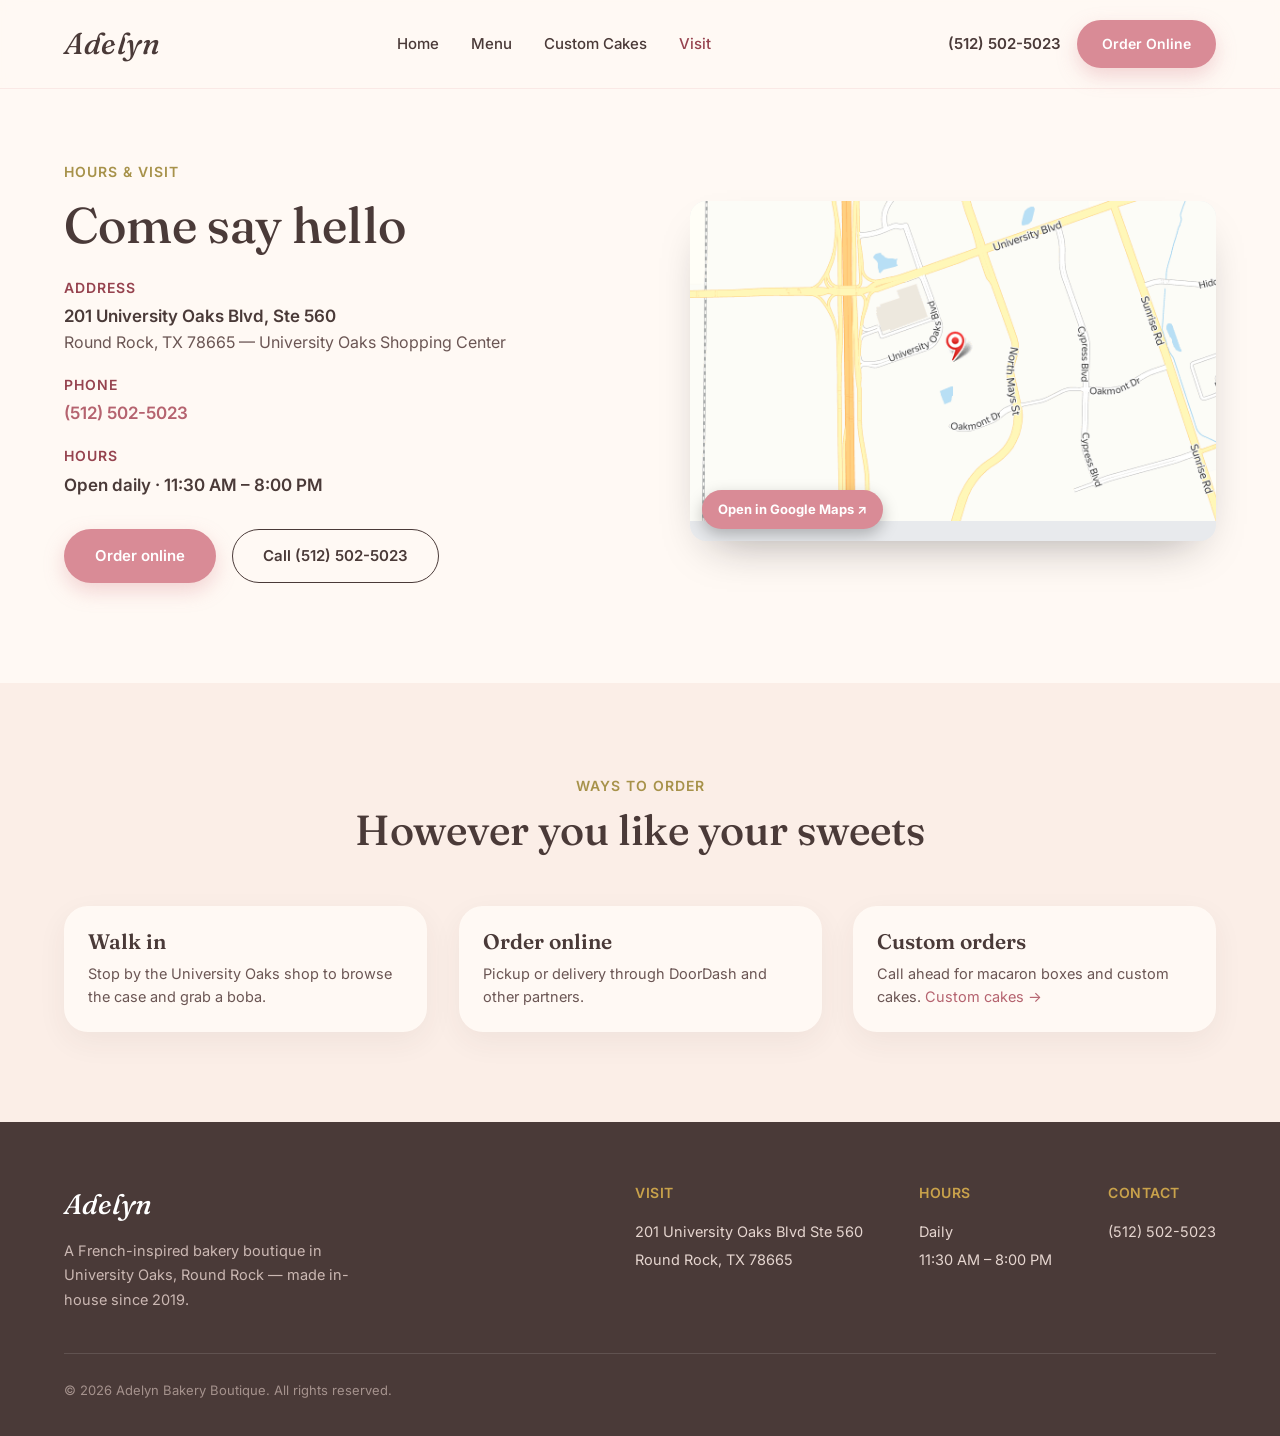
==== contact.html @ 7f252660 "Website for Adelyn Bakery Boutique — French macarons, custom cakes & boba in Round Rock, TX Round Ro" ====
<!DOCTYPE html>
<html lang="en">
<head>
<meta charset="utf-8">
<meta name="viewport" content="width=device-width, initial-scale=1">
<title>Visit — Adelyn Bakery Boutique | University Oaks, Round Rock</title>
<meta name="description" content="Visit Adelyn Bakery Boutique at 201 University Oaks Blvd Ste 560, Round Rock, TX. Open daily 11:30am–8:00pm. Order online or call (512) 502-5023.">
<link rel="preconnect" href="https://fonts.googleapis.com"><link rel="preconnect" href="https://fonts.gstatic.com" crossorigin>
<link href="https://fonts.googleapis.com/css2?family=Fraunces:ital,opsz,wght@0,9..144,400;0,9..144,500;0,9..144,600;1,9..144,500&family=Inter:wght@400;500;600;700&display=swap" rel="stylesheet">
<link rel="stylesheet" href="assets/site.css">
  <link rel="icon" href="data:image/svg+xml,%3Csvg%20xmlns%3D%27http%3A//www.w3.org/2000/svg%27%20viewBox%3D%270%200%20100%20100%27%3E%3Ctext%20y%3D%27.9em%27%20font-size%3D%2790%27%3E%F0%9F%A7%81%3C/text%3E%3C/svg%3E">
</head>
<body>
<header class="nav">
  <a class="brand" href="index.html">Adelyn</a>
  <nav class="nav-links"><a href="index.html">Home</a><a href="menu.html">Menu</a><a href="custom.html">Custom Cakes</a><a href="contact.html" class="active">Visit</a></nav>
  <div class="nav-cta"><a class="tel" href="tel:5125025023">(512) 502-5023</a><a class="pill pill-rose pill-sm" href="https://www.doordash.com/store/adelyn-bakery-boutique-round-rock-750996" target="_blank" rel="noopener">Order Online</a></div>
</header>

<section class="split" style="padding-top:70px">
  <div class="split-copy">
    <span class="kicker">Hours &amp; Visit</span>
    <h1 style="font-size:clamp(36px,6vw,50px);margin:12px 0 24px">Come say hello</h1>
    <div style="display:flex;flex-direction:column;gap:18px;margin-bottom:30px">
      <div><div class="kicker" style="color:var(--rose-d);margin-bottom:4px">Address</div><div style="font-size:17px;font-weight:600">201 University Oaks Blvd, Ste 560</div><div style="color:var(--text)">Round Rock, TX 78665 — University Oaks Shopping Center</div></div>
      <div><div class="kicker" style="color:var(--rose-d);margin-bottom:4px">Phone</div><div style="font-size:17px"><a href="tel:5125025023" style="font-weight:600">(512) 502-5023</a></div></div>
      <div><div class="kicker" style="color:var(--rose-d);margin-bottom:4px">Hours</div><div style="font-size:17px;font-weight:600">Open daily · 11:30 AM – 8:00 PM</div></div>
    </div>
    <div class="cta-row"><a class="pill pill-rose" href="https://www.doordash.com/store/adelyn-bakery-boutique-round-rock-750996" target="_blank" rel="noopener">Order online</a><a class="pill pill-ghost" href="tel:5125025023">Call (512) 502-5023</a></div>
  </div>
  <a class="mapwrap mapstatic split-art" href="https://maps.google.com/?q=201+University+Oaks+Blvd+Ste+560,+Round+Rock,+TX+78665" target="_blank" rel="noopener"><img src="assets/img/map.png" alt="Map to Adelyn Bakery Boutique, 201 University Oaks Blvd" width="600" height="340"><span class="map-open">Open in Google Maps ↗</span></a>
</section>

<section class="sweets">
  <div class="center-head"><span class="kicker">Ways to order</span><h2>However you like your sweets</h2></div>
  <div class="grid" style="grid-template-columns:repeat(auto-fit,minmax(240px,1fr))">
    <div class="card"><div class="body"><h3>Walk in</h3><p>Stop by the University Oaks shop to browse the case and grab a boba.</p></div></div>
    <div class="card"><div class="body"><h3>Order online</h3><p>Pickup or delivery through DoorDash and other partners.</p></div></div>
    <div class="card"><div class="body"><h3>Custom orders</h3><p>Call ahead for macaron boxes and custom cakes. <a href="custom.html">Custom cakes →</a></p></div></div>
  </div>
</section>

<footer class="footer">
  <div class="footer-in">
    <div><div class="fb">Adelyn</div><p style="font-size:14.5px;line-height:1.7;color:#cbb8b3;max-width:300px;margin:0">A French-inspired bakery boutique in University Oaks, Round Rock — made in-house since 2019.</p></div>
    <div class="cols">
      <div><h4>Visit</h4><div style="font-size:14.5px;line-height:1.9;color:#E5D5CF">201 University Oaks Blvd Ste 560<br>Round Rock, TX 78665</div></div>
      <div><h4>Hours</h4><div style="font-size:14.5px;line-height:1.9;color:#E5D5CF">Daily<br>11:30 AM – 8:00 PM</div></div>
      <div><h4>Contact</h4><div style="font-size:14.5px;line-height:1.9"><a href="tel:5125025023">(512) 502-5023</a></div></div>
    </div>
  </div>
  <div class="copy">© 2026 Adelyn Bakery Boutique. All rights reserved.</div>
</footer>
<script src="assets/site.js" defer></script>
</body>
</html>
---- assets/site.css ----
/* Adelyn Bakery Boutique — design system (from Claude Design/Sonnet: cream+blush+rose+sage, Fraunces+Inter) */
:root{
  --cream:#FFF9F4; --blush:#F3D7D3; --blush2:#FBEEE7; --rose:#D98B96; --rose-d:#96434F; --rose-t:#B5636F;
  --sage:#A7B99A; --sage2:#B9C7AE; --gold:#C9A24B; --gold-d:#A7924A; --cocoa:#4A3A38; --text:#6b5654;
  --wrap:1300px;
}
*{box-sizing:border-box}
html,body{margin:0;padding:0;background:var(--cream)}
body{font-family:'Inter',system-ui,sans-serif;color:var(--cocoa);-webkit-font-smoothing:antialiased;line-height:1.6;overflow-x:hidden}
::selection{background:var(--blush)}
a{color:var(--rose-t);text-decoration:none}a:hover{color:var(--rose-d)}
img{max-width:100%;display:block}
h1,h2,h3{font-family:'Fraunces',Georgia,serif;margin:0;line-height:1.12;font-weight:500;color:var(--cocoa)}
.it{font-style:italic}
.kicker{font-size:14px;font-weight:600;letter-spacing:1px;text-transform:uppercase;color:var(--gold-d)}
.chip{display:inline-flex;align-items:center;gap:8px;background:var(--blush);color:var(--rose-d);padding:8px 18px;border-radius:999px;font-size:13px;font-weight:600;letter-spacing:.6px;text-transform:uppercase}
.wrap{max-width:var(--wrap);margin:0 auto;padding:0 5%}
.section{padding:90px 5%}
@media(max-width:560px){.section{padding:60px 5%}}

/* header */
.nav{display:flex;align-items:center;justify-content:space-between;padding:20px 5%;position:sticky;top:0;background:rgba(255,249,244,.92);backdrop-filter:blur(8px);z-index:50;border-bottom:1px solid rgba(217,139,150,.15);gap:20px}
.brand{font-family:'Fraunces',serif;font-style:italic;font-weight:500;font-size:30px;color:var(--cocoa);letter-spacing:.5px}
.nav-links{display:flex;align-items:center;gap:32px}
.nav-links a{font-size:15px;font-weight:500;color:var(--cocoa)}
.nav-links a:hover,.nav-links a.active{color:var(--rose-d)}
.nav-cta{display:flex;align-items:center;gap:16px}
.tel{font-size:15px;font-weight:600;color:var(--cocoa);white-space:nowrap}
.pill{display:inline-flex;align-items:center;justify-content:center;padding:14px 30px;border-radius:999px;font-weight:600;font-size:15px;white-space:nowrap;cursor:pointer;border:1.5px solid transparent}
.pill-rose{background:var(--rose);color:#fff;box-shadow:0 8px 20px rgba(217,139,150,.35)}
.pill-rose:hover{background:var(--rose-d);color:#fff}
.pill-ghost{background:transparent;color:var(--cocoa);border-color:var(--cocoa)}
.pill-ghost:hover{background:var(--cocoa);color:#fff}
.pill-dark{background:var(--cocoa);color:#fff}
.pill-sm{padding:12px 24px;font-size:14px}
@media(max-width:820px){.nav{flex-wrap:wrap}.nav-links{order:3;width:100%;justify-content:center;flex-wrap:wrap;gap:10px 20px;padding-top:8px;margin-top:4px;border-top:1px solid rgba(217,139,150,.15);font-size:14px}}

/* hero */
.hero{display:flex;flex-wrap:wrap;align-items:center;gap:60px;padding:70px 5% 90px;max-width:1400px;margin:0 auto}
.hero-copy{flex:1 1 420px;min-width:300px}
.hero h1{font-size:clamp(38px,5.5vw,60px);margin:20px 0 24px}
.hero p{font-size:18px;color:var(--text);max-width:460px;margin:0 0 34px}
.cta-row{display:flex;gap:16px;flex-wrap:wrap}
.hero-art{flex:1 1 380px;min-width:280px;max-width:520px}

/* photo placeholders (pastel) */
.ph{display:flex;align-items:center;justify-content:center;font-family:'Fraunces',serif;font-style:italic;font-size:15px;text-align:center;padding:16px;color:#fff}
.ph-blush{background:linear-gradient(145deg,#F3D7D3,#EBC3C9);color:var(--rose-t)}
.ph-rose{background:var(--rose)}.ph-gold{background:var(--gold)}.ph-sage{background:var(--sage)}.ph-sage2{background:var(--sage2)}.ph-blush3{background:var(--blush);color:var(--rose-d)}
.ph-neutral{background:#EFE7E0;color:#8a7a77}
.hero-photo{width:100%;aspect-ratio:4/5;border-radius:32px;box-shadow:0 30px 60px -20px rgba(217,139,150,.4);overflow:hidden}

/* quote band */
.quote-band{max-width:780px;margin:0 auto;padding:60px 5% 90px;text-align:center}
.quote-band p{font-family:'Fraunces',serif;font-style:italic;font-size:clamp(20px,3.4vw,26px);line-height:1.6;color:var(--cocoa);margin:0}
.quote-band .by{margin-top:22px;font-size:14px;font-weight:600;letter-spacing:.5px;color:var(--gold-d);text-transform:uppercase}

/* sweets grid */
.sweets{background:var(--blush2);padding:90px 5%}
.center-head{text-align:center;margin-bottom:52px}
.center-head h2{font-size:clamp(32px,5vw,42px);margin-top:8px}
.grid{max-width:var(--wrap);margin:0 auto;display:grid;grid-template-columns:repeat(auto-fit,minmax(280px,1fr));gap:32px}
.card{background:var(--cream);border-radius:24px;overflow:hidden;box-shadow:0 10px 30px rgba(74,58,56,.06)}
.card .ph{aspect-ratio:4/3}
.card .body{padding:24px}
.card h3{font-weight:600;font-size:21px;margin:0 0 8px}
.card p{font-size:14.5px;line-height:1.6;color:var(--text);margin:0}

/* split section */
.split{max-width:var(--wrap);margin:0 auto;padding:100px 5%;display:flex;flex-wrap:wrap;gap:60px;align-items:center}
.split-art{flex:1 1 380px;min-width:280px}
.split-copy{flex:1 1 420px;min-width:300px}
.split-copy h2{font-size:clamp(30px,4.5vw,38px);margin:14px 0 20px}
.split-copy p{font-size:16.5px;line-height:1.75;color:var(--text);margin:0 0 28px;max-width:460px}
.tags{display:flex;gap:12px;flex-wrap:wrap;margin-bottom:30px}

/* testimonial */
.testi{background:var(--sage);padding:90px 5%;text-align:center;color:#fff}
.testi .stars{font-family:'Fraunces',serif;font-size:32px;margin-bottom:20px}
.testi p{font-family:'Fraunces',serif;font-style:italic;font-size:clamp(21px,3.6vw,27px);line-height:1.55;margin:0 auto 22px;max-width:720px}
.testi .by{font-size:14px;font-weight:600;letter-spacing:.4px;color:#EAF0E4;text-transform:uppercase}

/* menu list */
.mcat{max-width:820px;margin:0 auto 44px}
.mcat h2{font-size:30px;margin-bottom:6px}
.mcat .lede{color:var(--text);margin:0 0 20px}
.mrow{display:flex;justify-content:space-between;gap:16px;padding:14px 0;border-bottom:1px solid rgba(74,58,56,.1)}
.mrow .n{font-family:'Fraunces',serif;font-size:19px}
.mrow .d{color:var(--text);font-size:14.5px;margin-top:3px;max-width:600px}

/* footer */
.footer{background:var(--cocoa);color:#F3E4DE;padding:60px 5% 36px}
.footer-in{max-width:var(--wrap);margin:0 auto;display:flex;justify-content:space-between;flex-wrap:wrap;gap:40px;padding-bottom:40px;border-bottom:1px solid rgba(255,255,255,.12)}
.footer .fb{font-family:'Fraunces',serif;font-style:italic;font-weight:500;font-size:28px;color:#fff;margin-bottom:12px}
.footer h4{font-weight:600;font-size:14px;letter-spacing:.5px;text-transform:uppercase;color:var(--gold);margin:0 0 14px}
.footer a{color:#E5D5CF}
.footer .cols{display:flex;gap:56px;flex-wrap:wrap}
.footer .copy{max-width:var(--wrap);margin:0 auto;padding-top:26px;font-size:13px;color:#a5928d}

/* ENHANCE-LAYER-APPLIED */
:root{--x-accent:#D98B96;--x-ink:#4A3A38;--x-bg:#FFF9F4;--x-dark:#4A3A38;}
.mc-dir{background:var(--x-dark)!important;}

/* ============================================================
   ENHANCE LAYER (shared) — motion, mobile drawer, lightbox,
   sticky call bar, hover craft. Uses per-site alias vars:
   --x-accent, --x-ink, --x-bg (defined above this block).
   ============================================================ */
:root{ --x-ease:cubic-bezier(.16,.84,.44,1); }
html{ scroll-behavior:smooth; }
@media (prefers-reduced-motion: reduce){ html{ scroll-behavior:auto; } }

/* scroll reveal */
@media (prefers-reduced-motion: no-preference){
  .reveal{ opacity:0; transform:translateY(24px); transition:opacity .7s var(--x-ease), transform .7s var(--x-ease); will-change:opacity,transform; }
  .reveal.in{ opacity:1; transform:none; }
}

/* header shrink/solidify on scroll */
header{ transition:box-shadow .3s var(--x-ease), background .3s, backdrop-filter .3s; }
header.scrolled{ box-shadow:0 8px 30px rgba(0,0,0,.14); backdrop-filter:blur(10px); }
header.scrolled .nav-in{ padding-top:10px; padding-bottom:10px; }

/* card craft: lift + image zoom inside clipped cards */
.card,.item,.dish{ overflow:hidden; transition:transform .32s var(--x-ease), box-shadow .32s var(--x-ease), border-color .32s; }
.svc{ transition:transform .32s var(--x-ease), box-shadow .32s var(--x-ease), border-color .32s; }
.card:hover,.item:hover,.dish:hover,.svc:hover{ transform:translateY(-6px); box-shadow:0 18px 40px -18px rgba(20,20,25,.4); }
.card img,.item img,.dish img,.gallery img{ transition:transform .6s var(--x-ease); }
.card:hover img,.item:hover img,.dish:hover img{ transform:scale(1.06); }
a,button{ transition:color .2s, background .2s, border-color .2s, transform .2s, box-shadow .2s; }
.btn:hover,.pill:hover{ transform:translateY(-2px); }

/* hamburger toggle */
.nav-toggle{ display:none; width:44px; height:40px; border:0; background:transparent; cursor:pointer; padding:8px; flex-direction:column; justify-content:center; gap:5px; align-items:center; }
.nav-toggle span{ display:block; width:24px; height:2px; background:var(--x-ink); border-radius:2px; transition:transform .3s var(--x-ease), opacity .2s; }
html.drawer-open .nav-toggle span:nth-child(1){ transform:translateY(7px) rotate(45deg); }
html.drawer-open .nav-toggle span:nth-child(2){ opacity:0; }
html.drawer-open .nav-toggle span:nth-child(3){ transform:translateY(-7px) rotate(-45deg); }
@media (max-width:820px){
  header.js-nav .nav-links{ display:none !important; }
  .nav-toggle{ display:inline-flex; }
}

/* mobile drawer */
.mobile-drawer{ position:fixed; inset:0; z-index:200; background:rgba(10,10,15,.5); opacity:0; visibility:hidden; transition:opacity .3s, visibility .3s; }
html.drawer-open{ overflow:hidden; }
html.drawer-open .mobile-drawer{ opacity:1; visibility:visible; }
.drawer-panel{ position:absolute; top:0; right:0; height:100%; width:min(80vw,330px); background:var(--x-bg); transform:translateX(102%); transition:transform .34s var(--x-ease); display:flex; flex-direction:column; gap:2px; padding:84px 26px 26px; box-shadow:-12px 0 48px rgba(0,0,0,.3); }
html.drawer-open .drawer-panel{ transform:none; }
.drawer-panel a{ font-family:inherit; font-size:19px; font-weight:600; padding:14px 2px; border-bottom:1px solid rgba(128,128,128,.16); color:var(--x-ink); text-decoration:none; }
.drawer-panel a:hover,.drawer-panel a.active{ color:var(--x-accent); }

/* back-to-top FAB */
.to-top{ position:fixed; right:18px; bottom:18px; z-index:120; width:46px; height:46px; border-radius:50%; border:0; background:var(--x-accent); color:#fff; font-size:20px; line-height:1; cursor:pointer; opacity:0; transform:translateY(12px) scale(.9); pointer-events:none; box-shadow:0 10px 28px rgba(0,0,0,.28); transition:opacity .3s, transform .3s var(--x-ease); }
.to-top.show{ opacity:1; transform:none; pointer-events:auto; }
.to-top:hover{ filter:brightness(1.08); transform:translateY(-2px); }

/* sticky mobile action bar */
.mobile-cta{ display:none; }
@media (max-width:720px){
  .mobile-cta{ position:fixed; left:0; right:0; bottom:0; z-index:130; display:flex; gap:2px; box-shadow:0 -6px 24px rgba(0,0,0,.18); }
  .mobile-cta a{ flex:1; text-align:center; padding:15px 8px; font-weight:700; font-size:16px; text-decoration:none; letter-spacing:.01em; }
  .mc-call{ background:var(--x-accent); color:#fff; }
  .mc-dir{ background:var(--x-ink); color:#fff; }
  body.has-mobile-cta{ padding-bottom:56px; }
  .to-top{ bottom:70px; width:42px; height:42px; }
}

/* lightbox */
.lightbox{ position:fixed; inset:0; z-index:300; background:rgba(8,8,11,.93); display:flex; align-items:center; justify-content:center; opacity:0; visibility:hidden; transition:opacity .25s, visibility .25s; }
html.lb-open{ overflow:hidden; }
html.lb-open .lightbox{ opacity:1; visibility:visible; }
.lightbox img{ max-width:92vw; max-height:86vh; border-radius:8px; box-shadow:0 24px 70px rgba(0,0,0,.6); animation:lbin .3s var(--x-ease); }
@keyframes lbin{ from{ opacity:0; transform:scale(.96); } to{ opacity:1; transform:none; } }
.lightbox button{ position:absolute; background:rgba(255,255,255,.12); color:#fff; border:0; cursor:pointer; backdrop-filter:blur(6px); transition:background .2s; }
.lightbox button:hover{ background:rgba(255,255,255,.24); }
.lb-close{ top:18px; right:18px; width:44px; height:44px; border-radius:50%; font-size:26px; }
.lb-prev,.lb-next{ top:50%; transform:translateY(-50%); width:52px; height:66px; font-size:34px; border-radius:10px; }
.lb-prev{ left:14px; } .lb-next{ right:14px; }

/* gallery — editorial varied masonry */
.gallery{ display:grid; grid-template-columns:repeat(4,1fr); grid-auto-rows:150px; gap:12px; grid-auto-flow:dense; }
.gallery img{ width:100%; height:100%; object-fit:cover; border-radius:14px; cursor:zoom-in; box-shadow:0 6px 18px -10px rgba(0,0,0,.4); transition:transform .5s var(--x-ease), filter .3s, box-shadow .3s; }
.gallery img:nth-child(1){ grid-column:span 2; grid-row:span 2; }
.gallery img:nth-child(4){ grid-row:span 2; }
.gallery img:nth-child(6){ grid-column:span 2; }
.gallery img:hover{ transform:scale(1.04); filter:brightness(1.07) saturate(1.05); box-shadow:0 18px 40px -14px rgba(0,0,0,.55); z-index:2; }
@media(max-width:700px){ .gallery{ grid-template-columns:repeat(2,1fr); grid-auto-rows:120px; } .gallery img:nth-child(1){ grid-column:span 2; grid-row:span 2; } .gallery img:nth-child(4),.gallery img:nth-child(6){ grid-column:auto; grid-row:auto; } }
/* testimonial: oversized quote glyph to break the shared centered-italic pattern */
.testi-in, .quote, .band-in{ position:relative; }
.testi-in::before, .quote::before{ content:"\201C"; position:absolute; top:-.35em; left:50%; transform:translateX(-50%); font-family:Georgia,serif; font-size:120px; line-height:1; color:var(--x-accent); opacity:.16; pointer-events:none; }

/* focus-visible for a11y polish */
a:focus-visible, button:focus-visible{ outline:2px solid var(--x-accent); outline-offset:3px; border-radius:4px; }

/* === HERO: editorial arched patisserie (Adelyn signature) === */
.hero-ed{ display:grid; grid-template-columns:1.02fr .98fr; gap:clamp(32px,5vw,80px); align-items:center; max-width:1240px; margin:0 auto; padding:clamp(44px,6vw,88px) 5% clamp(64px,9vw,120px); }
.hero-ed-copy h1{ font-size:clamp(44px,6vw,74px); line-height:1.01; margin:20px 0 22px; }
.hero-ed-copy p{ font-size:18px; color:var(--text); max-width:440px; margin:0 0 30px; }
.hero-ed-meta{ margin-top:30px; font-size:13px; letter-spacing:.14em; text-transform:uppercase; color:var(--rose-d); font-weight:600; display:flex; align-items:center; gap:10px; }
.hero-ed-meta::before{ content:""; width:32px; height:1px; background:var(--rose); }
.hero-ed-art{ position:relative; justify-self:center; width:min(100%,440px); }
.hero-ed-main{ width:100%; aspect-ratio:4/5; object-fit:cover; border-radius:220px 220px 28px 28px; box-shadow:0 44px 80px -34px rgba(217,139,150,.6); }
.hero-ed-float{ position:absolute; left:-9%; bottom:-7%; width:44%; aspect-ratio:1; object-fit:cover; border-radius:26px; border:6px solid var(--cream); box-shadow:0 22px 44px -18px rgba(74,58,56,.4); }
.hero-ed-badge{ position:absolute; top:-5%; right:-3%; width:92px; height:92px; border-radius:50%; background:var(--sage); color:#fff; display:flex; align-items:center; justify-content:center; text-align:center; font-family:'Fraunces',serif; font-style:italic; font-size:15px; line-height:1.15; box-shadow:0 14px 30px rgba(74,58,56,.28); transform:rotate(-8deg); }
@media(max-width:820px){ .hero-ed{ grid-template-columns:1fr; text-align:center; } .hero-ed-copy p{ margin-inline:auto; } .hero-ed-meta{ justify-content:center; } .hero-ed-main{ border-radius:150px 150px 22px 22px; } }

/* menu rows with thumbnails */
.menu-row{ align-items:center; }
.menu-row .thumb{ flex:0 0 74px; width:74px; height:74px; border-radius:12px; object-fit:cover; box-shadow:0 4px 12px -6px rgba(74,58,56,.35); }
.menu-row .mono{ flex:0 0 74px; width:74px; height:74px; border-radius:12px; display:flex; align-items:center; justify-content:center; font-family:'Fraunces',serif; font-style:italic; font-weight:600; font-size:26px; color:#fff; background:linear-gradient(135deg,var(--rose),var(--sage)); }

/* menu rows (.mrow) with thumbnails — Adelyn */
.mrow{ align-items:center; }
.mrow .thumb{ flex:0 0 74px; width:74px; height:74px; border-radius:12px; object-fit:cover; box-shadow:0 4px 12px -6px rgba(74,58,56,.35); }
.mrow .mono{ flex:0 0 74px; width:74px; height:74px; border-radius:12px; display:flex; align-items:center; justify-content:center; font-family:'Fraunces',serif; font-style:italic; font-weight:600; font-size:26px; color:#fff; background:linear-gradient(135deg,var(--rose),var(--sage)); }
.mrow{ justify-content:flex-start; gap:18px; }
.mrow > div{ flex:1; }

/* real embedded map */
.mapwrap{ position:relative; border-radius:18px; overflow:hidden; box-shadow:0 18px 44px -22px rgba(0,0,0,.45); min-height:340px; }
.mapwrap iframe{ width:100%; height:100%; min-height:340px; border:0; display:block; }
.map-open{ position:absolute; left:12px; bottom:12px; background:var(--x-accent); color:#fff; padding:9px 15px; border-radius:999px; font-size:13px; font-weight:700; text-decoration:none; box-shadow:0 8px 20px rgba(0,0,0,.35); }
.map-open:hover{ filter:brightness(1.08); color:#fff; }

/* menu order-rail */
.menu-flex{ display:flex; gap:clamp(28px,4vw,56px); align-items:flex-start; max-width:1080px; margin:0 auto; }
.menu-main{ flex:1; min-width:0; }
.menu-rail{ flex:0 0 300px; position:sticky; top:96px; }
.rail-card{ background:#fff; border:1px solid rgba(0,0,0,.09); border-radius:18px; padding:26px 24px; box-shadow:0 18px 44px -26px rgba(0,0,0,.35); }
.rail-h{ font-family:inherit; margin:0 0 12px; font-size:20px; }
.rail-hours{ display:flex; justify-content:space-between; padding:9px 0; border-bottom:1px solid rgba(0,0,0,.08); font-size:15px; }
.rail-note{ font-size:12px; font-style:italic; opacity:.6; margin:16px 0 0; }
@media(max-width:820px){ .menu-flex{ flex-direction:column; } .menu-rail{ position:static; width:100%; flex:none; } }

/* map skeleton so a slow embed never renders as an empty box */
.mapwrap{ background:#e8eaed; }
.mapwrap::before{ content:"Loading map…"; position:absolute; inset:0; display:flex; align-items:center; justify-content:center; color:#8a8f98; font-size:13px; font-family:system-ui,sans-serif; }
.mapwrap iframe{ position:relative; z-index:1; background:#e8eaed; }

/* inline svg icon sizing */
.ti-ic svg{ width:22px; height:22px; display:block; }
.ic svg{ width:30px; height:30px; }
.i-ph{ width:15px; height:15px; vertical-align:-2px; display:inline-block; }
.btn svg.i-ph,.pill svg.i-ph{ margin-right:2px; }
.mapwrap iframe{ background:transparent; }
.footer .brand{ white-space:normal !important; }

/* signature: boba card gentle continuous float */
@media (prefers-reduced-motion: no-preference){
  .hero-ed-float{ animation:bobaFloat 5s ease-in-out infinite; }
  @keyframes bobaFloat{ 0%,100%{ transform:translateY(0) rotate(-1deg);} 50%{ transform:translateY(-12px) rotate(1.5deg);} }
}

/* menu category jump-nav in the rail */
.mcat,.menu-cat{ scroll-margin-top:96px; }
.cat-nav{ margin-bottom:20px; padding-bottom:18px; border-bottom:1px solid rgba(0,0,0,.09); }
.cat-nav-h{ font-family:inherit; font-weight:700; font-size:13px; letter-spacing:.1em; text-transform:uppercase; color:var(--x-accent); margin-bottom:10px; }
.cat-nav a{ display:block; padding:7px 0; font-size:15px; color:var(--x-ink); text-decoration:none; opacity:.75; border-left:2px solid transparent; padding-left:0; transition:opacity .2s, padding .2s, border-color .2s; }
.cat-nav a:hover{ opacity:1; color:var(--x-accent); padding-left:8px; border-color:var(--x-accent); }

/* clean text-only menu rows (no monogram tiles) */
.mono{ display:none; }
.mrow-text{ padding-left:16px; border-left:2px solid color-mix(in srgb, var(--x-accent) 35%, transparent); }
.mrow-text .n{ position:relative; }

/* clean text-only menu rows aligned with photo rows */
.mono{ display:none; }
.mrow-text{ padding-left:80px; position:relative; }
.mrow-text::before{ content:""; position:absolute; left:28px; top:50%; transform:translateY(-50%); width:8px; height:8px; border-radius:50%; background:var(--x-accent); opacity:.55; }

/* static map card */
.mapstatic{ display:block; position:relative; border-radius:16px; overflow:hidden; text-decoration:none; box-shadow:0 20px 44px -22px rgba(20,20,25,.4); }
.mapstatic img{ width:100%; height:100%; object-fit:cover; display:block; min-height:320px; }
.mapstatic .map-open{ position:absolute; left:12px; bottom:12px; background:var(--x-accent); color:#fff; padding:9px 16px; border-radius:999px; font-size:13px; font-weight:700; box-shadow:0 6px 16px rgba(0,0,0,.25); }
.mapstatic:hover img{ filter:brightness(1.03); }
.mapstatic:hover .map-open{ filter:brightness(1.08); }
.mapwrap.mapstatic::before{ content:none !important; }
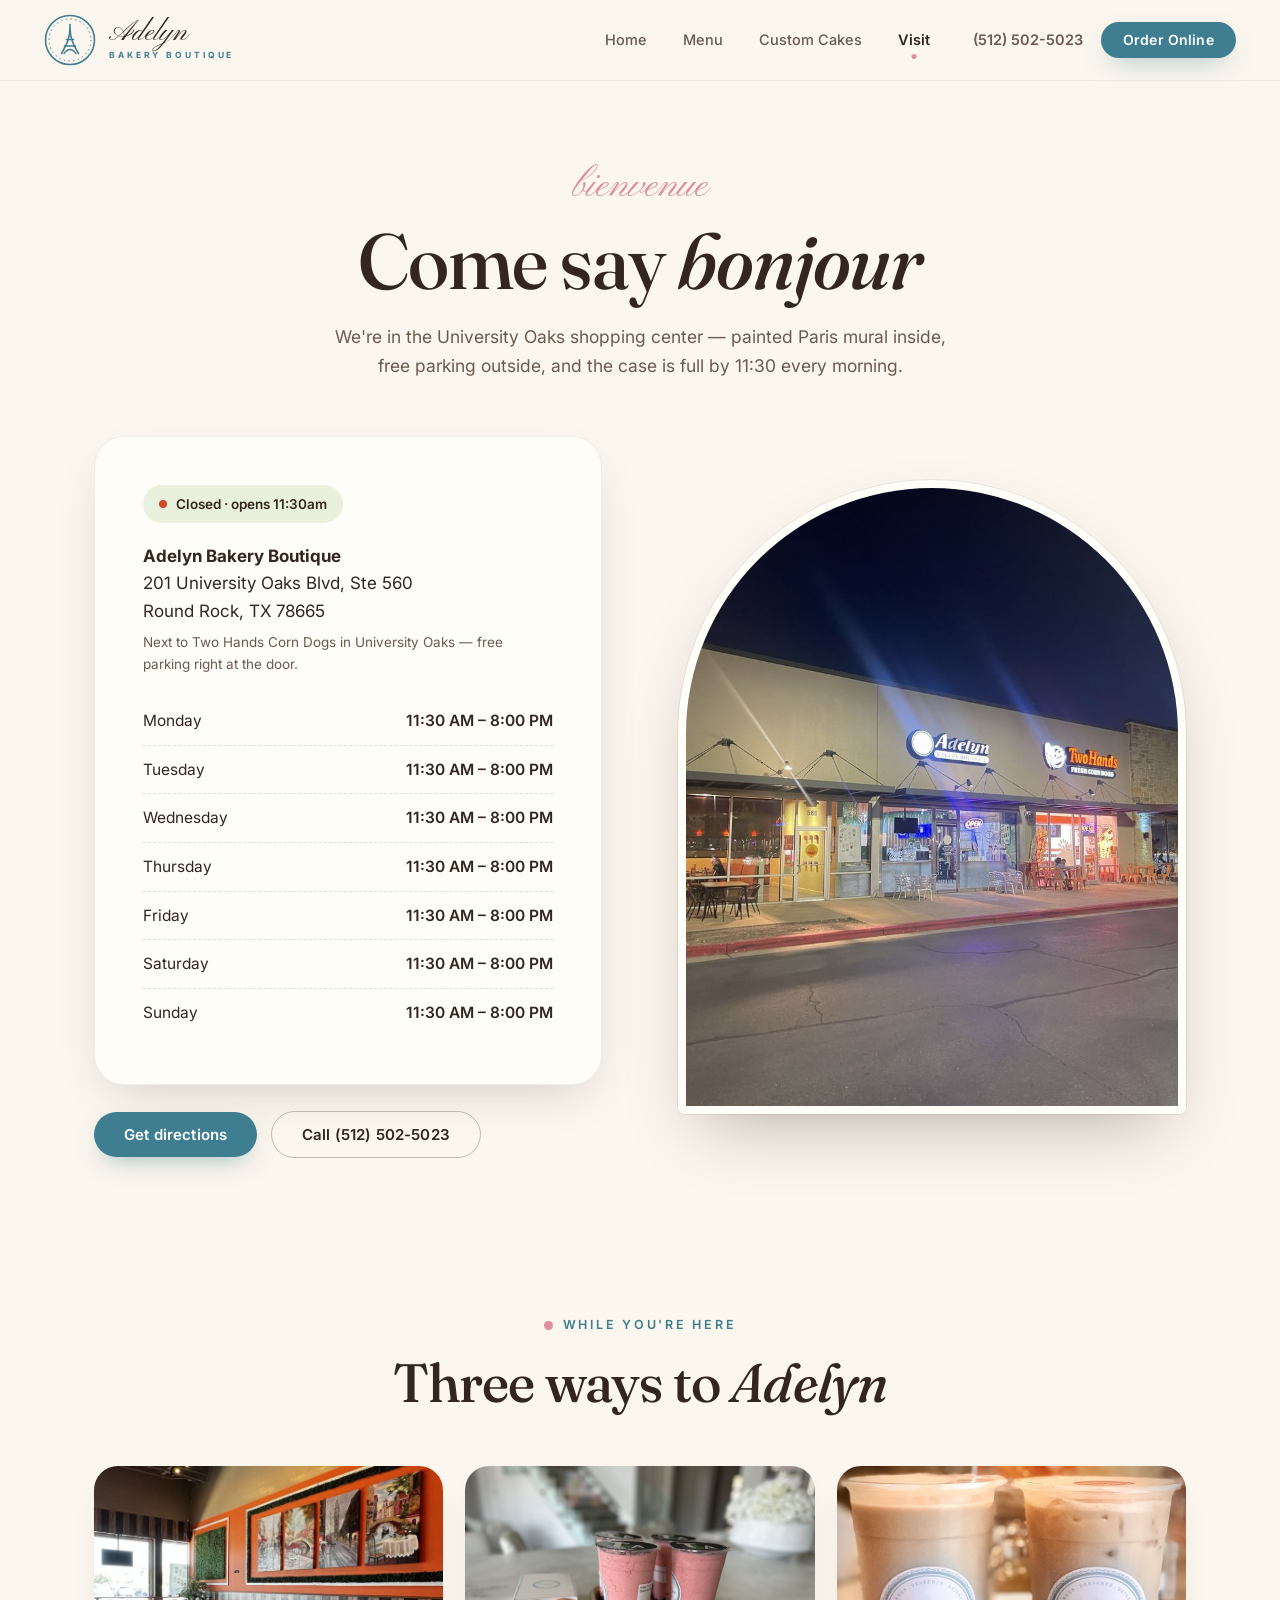
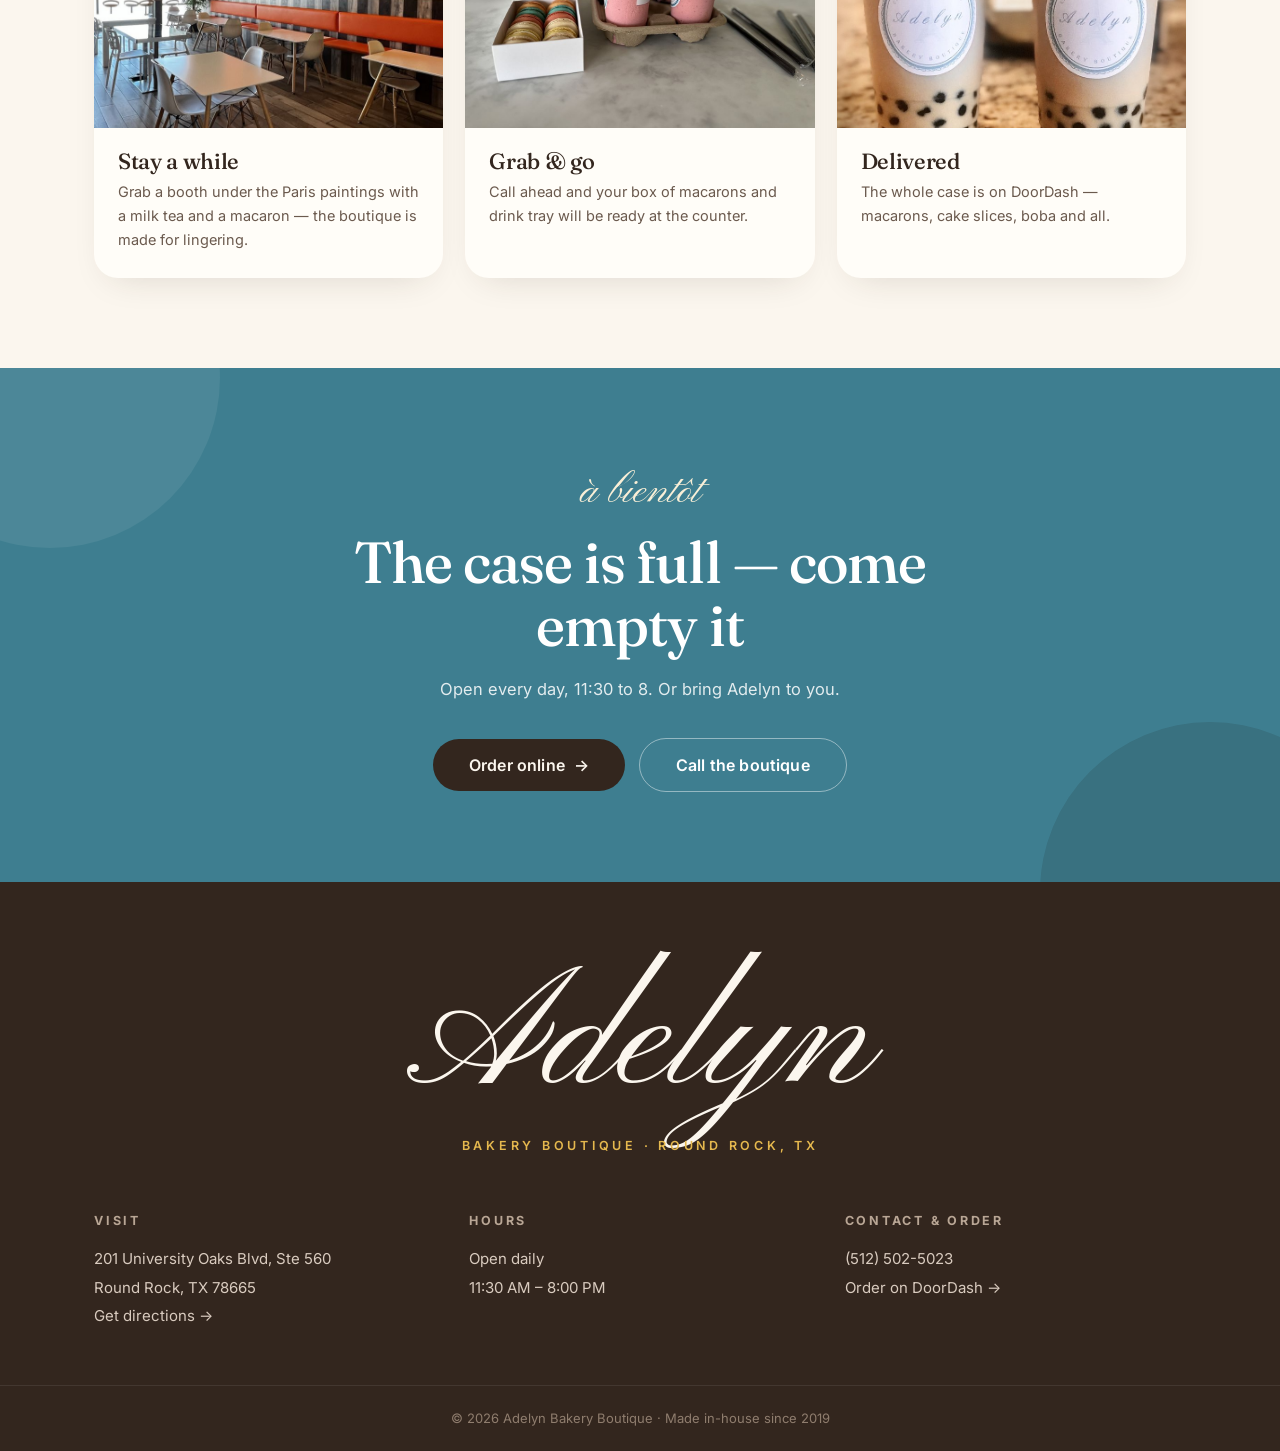
==== commit 1e6723fc: "Full redesign: 'Paris, by way of Round Rock' editorial patisserie system Rebuilt all four pages arou" ====
--- a/contact.html
+++ b/contact.html
@@ -4,53 +4,123 @@
 <meta charset="utf-8">
 <meta name="viewport" content="width=device-width, initial-scale=1">
 <title>Visit — Adelyn Bakery Boutique | University Oaks, Round Rock</title>
-<meta name="description" content="Visit Adelyn Bakery Boutique at 201 University Oaks Blvd Ste 560, Round Rock, TX. Open daily 11:30am–8:00pm. Order online or call (512) 502-5023.">
+<meta name="description" content="Visit Adelyn Bakery Boutique at 201 University Oaks Blvd Ste 560, Round Rock, TX 78665. Open daily 11:30 AM – 8:00 PM. Free parking. Order online or call (512) 502-5023.">
 <link rel="preconnect" href="https://fonts.googleapis.com"><link rel="preconnect" href="https://fonts.gstatic.com" crossorigin>
-<link href="https://fonts.googleapis.com/css2?family=Fraunces:ital,opsz,wght@0,9..144,400;0,9..144,500;0,9..144,600;1,9..144,500&family=Inter:wght@400;500;600;700&display=swap" rel="stylesheet">
+<link href="https://fonts.googleapis.com/css2?family=Fraunces:ital,opsz,wght@0,9..144,400..600;1,9..144,400..600&family=Inter:wght@400;500;600;700&family=Pinyon+Script&display=swap" rel="stylesheet">
 <link rel="stylesheet" href="assets/site.css">
-  <link rel="icon" href="data:image/svg+xml,%3Csvg%20xmlns%3D%27http%3A//www.w3.org/2000/svg%27%20viewBox%3D%270%200%20100%20100%27%3E%3Ctext%20y%3D%27.9em%27%20font-size%3D%2790%27%3E%F0%9F%A7%81%3C/text%3E%3C/svg%3E">
+<link rel="icon" href="data:image/svg+xml,%3Csvg%20xmlns%3D%27http%3A//www.w3.org/2000/svg%27%20viewBox%3D%270%200%20100%20100%27%3E%3Ccircle%20cx%3D%2750%27%20cy%3D%2750%27%20r%3D%2746%27%20fill%3D%27%233E7E90%27/%3E%3Ctext%20x%3D%2750%27%20y%3D%2768%27%20font-size%3D%2754%27%20text-anchor%3D%27middle%27%20fill%3D%27%23FBF6EE%27%20font-family%3D%27Georgia%27%20font-style%3D%27italic%27%3EA%3C/text%3E%3C/svg%3E">
 </head>
 <body>
+
 <header class="nav">
-  <a class="brand" href="index.html">Adelyn</a>
-  <nav class="nav-links"><a href="index.html">Home</a><a href="menu.html">Menu</a><a href="custom.html">Custom Cakes</a><a href="contact.html" class="active">Visit</a></nav>
-  <div class="nav-cta"><a class="tel" href="tel:5125025023">(512) 502-5023</a><a class="pill pill-rose pill-sm" href="https://www.doordash.com/store/adelyn-bakery-boutique-round-rock-750996" target="_blank" rel="noopener">Order Online</a></div>
+  <a class="brand" href="index.html" aria-label="Adelyn Bakery Boutique — home">
+    <svg viewBox="0 0 52 52" fill="none" aria-hidden="true">
+      <circle cx="26" cy="26" r="24.5" stroke="#3E7E90" stroke-width="1.6"/>
+      <circle cx="26" cy="26" r="21" stroke="#3E7E90" stroke-width="1" stroke-dasharray="1.5 3.2"/>
+      <path d="M26 10.5 L26 14" stroke="#3E7E90" stroke-width="1.5" stroke-linecap="round"/>
+      <path d="M26 14 C26 24 22.5 31 17.5 39.5 M26 14 C26 24 29.5 31 34.5 39.5" stroke="#3E7E90" stroke-width="1.6" stroke-linecap="round"/>
+      <path d="M22.4 25.5 L29.6 25.5 M20.5 32 L31.5 32" stroke="#3E7E90" stroke-width="1.4" stroke-linecap="round"/>
+      <path d="M20 39.5 Q26 31.5 32 39.5" stroke="#3E7E90" stroke-width="1.4" stroke-linecap="round"/>
+    </svg>
+    <span class="brand-word">
+      <span class="bw-script">Adelyn</span>
+      <span class="bw-sub">Bakery Boutique</span>
+    </span>
+  </a>
+  <nav class="nav-links">
+    <a href="index.html">Home</a>
+    <a href="menu.html">Menu</a>
+    <a href="custom.html">Custom Cakes</a>
+    <a href="contact.html" class="active">Visit</a>
+  </nav>
+  <div class="nav-cta">
+    <a class="tel" href="tel:5125025023">(512) 502-5023</a>
+    <a class="btn btn-blue btn-sm" href="https://www.doordash.com/store/adelyn-bakery-boutique-round-rock-750996" target="_blank" rel="noopener">Order Online</a>
+  </div>
 </header>
 
-<section class="split" style="padding-top:70px">
-  <div class="split-copy">
-    <span class="kicker">Hours &amp; Visit</span>
-    <h1 style="font-size:clamp(36px,6vw,50px);margin:12px 0 24px">Come say hello</h1>
-    <div style="display:flex;flex-direction:column;gap:18px;margin-bottom:30px">
-      <div><div class="kicker" style="color:var(--rose-d);margin-bottom:4px">Address</div><div style="font-size:17px;font-weight:600">201 University Oaks Blvd, Ste 560</div><div style="color:var(--text)">Round Rock, TX 78665 — University Oaks Shopping Center</div></div>
-      <div><div class="kicker" style="color:var(--rose-d);margin-bottom:4px">Phone</div><div style="font-size:17px"><a href="tel:5125025023" style="font-weight:600">(512) 502-5023</a></div></div>
-      <div><div class="kicker" style="color:var(--rose-d);margin-bottom:4px">Hours</div><div style="font-size:17px;font-weight:600">Open daily · 11:30 AM – 8:00 PM</div></div>
-    </div>
-    <div class="cta-row"><a class="pill pill-rose" href="https://www.doordash.com/store/adelyn-bakery-boutique-round-rock-750996" target="_blank" rel="noopener">Order online</a><a class="pill pill-ghost" href="tel:5125025023">Call (512) 502-5023</a></div>
+<section class="page-hero">
+  <div class="wrap">
+    <span class="script">bienvenue</span>
+    <h1>Come say <span class="it">bonjour</span></h1>
+    <p>We're in the University Oaks shopping center — painted Paris mural inside, free parking outside, and the case is full by 11:30 every morning.</p>
   </div>
-  <a class="mapwrap mapstatic split-art" href="https://maps.google.com/?q=201+University+Oaks+Blvd+Ste+560,+Round+Rock,+TX+78665" target="_blank" rel="noopener"><img src="assets/img/map.png" alt="Map to Adelyn Bakery Boutique, 201 University Oaks Blvd" width="600" height="340"><span class="map-open">Open in Google Maps ↗</span></a>
 </section>
 
-<section class="sweets">
-  <div class="center-head"><span class="kicker">Ways to order</span><h2>However you like your sweets</h2></div>
-  <div class="grid" style="grid-template-columns:repeat(auto-fit,minmax(240px,1fr))">
-    <div class="card"><div class="body"><h3>Walk in</h3><p>Stop by the University Oaks shop to browse the case and grab a boba.</p></div></div>
-    <div class="card"><div class="body"><h3>Order online</h3><p>Pickup or delivery through DoorDash and other partners.</p></div></div>
-    <div class="card"><div class="body"><h3>Custom orders</h3><p>Call ahead for macaron boxes and custom cakes. <a href="custom.html">Custom cakes →</a></p></div></div>
+<section class="section-tight" style="padding-top:10px">
+  <div class="split">
+    <div class="split-copy">
+      <div class="visit-card">
+        <span class="open-chip" data-hours="11.5-20;11.5-20;11.5-20;11.5-20;11.5-20;11.5-20;11.5-20"><span class="dot"></span><span class="js-status">Open daily</span></span>
+        <p class="visit-addr"><b>Adelyn Bakery Boutique</b><br>201 University Oaks Blvd, Ste 560<br>Round Rock, TX 78665</p>
+        <p class="visit-note" style="margin-bottom:22px">Next to Two Hands Corn Dogs in University Oaks — free parking right at the door.</p>
+        <div class="hours-line"><span>Monday</span><b>11:30 AM – 8:00 PM</b></div>
+        <div class="hours-line"><span>Tuesday</span><b>11:30 AM – 8:00 PM</b></div>
+        <div class="hours-line"><span>Wednesday</span><b>11:30 AM – 8:00 PM</b></div>
+        <div class="hours-line"><span>Thursday</span><b>11:30 AM – 8:00 PM</b></div>
+        <div class="hours-line"><span>Friday</span><b>11:30 AM – 8:00 PM</b></div>
+        <div class="hours-line"><span>Saturday</span><b>11:30 AM – 8:00 PM</b></div>
+        <div class="hours-line"><span>Sunday</span><b>11:30 AM – 8:00 PM</b></div>
+      </div>
+      <div class="cta-row" style="margin-top:26px">
+        <a class="btn btn-blue" href="https://maps.google.com/?q=Adelyn+Bakery+Boutique,+201+University+Oaks+Blvd+Ste+560,+Round+Rock,+TX+78665" target="_blank" rel="noopener">Get directions</a>
+        <a class="btn btn-ghost" href="tel:5125025023">Call (512) 502-5023</a>
+      </div>
+    </div>
+    <div class="split-art">
+      <a class="arch-img" href="https://maps.google.com/?q=Adelyn+Bakery+Boutique,+201+University+Oaks+Blvd+Ste+560,+Round+Rock,+TX+78665" target="_blank" rel="noopener" aria-label="Open Adelyn Bakery Boutique in Google Maps">
+        <img src="assets/img/storefront-night.jpg" alt="The Adelyn Bakery Boutique storefront lit up at night">
+      </a>
+    </div>
+  </div>
+</section>
+
+<section class="section">
+  <div class="wrap">
+    <div class="center-head">
+      <span class="kicker">While you're here</span>
+      <h2>Three ways to <span class="it">Adelyn</span></h2>
+    </div>
+    <div class="boba-grid">
+      <div class="boba-card">
+        <img src="assets/img/interior-booths.jpg" alt="Cozy booths beneath Parisian paintings" loading="lazy">
+        <div class="body"><h3>Stay a while</h3><p>Grab a booth under the Paris paintings with a milk tea and a macaron — the boutique is made for lingering.</p></div>
+      </div>
+      <div class="boba-card">
+        <img src="assets/img/macaron-box.jpg" alt="Smoothies in a carry tray beside a box of macarons" loading="lazy">
+        <div class="body"><h3>Grab &amp; go</h3><p>Call ahead and your box of macarons and drink tray will be ready at the counter.</p></div>
+      </div>
+      <div class="boba-card">
+        <img src="assets/img/boba.jpg" alt="Two Adelyn milk teas with the blue badge" loading="lazy">
+        <div class="body"><h3>Delivered</h3><p>The whole case is on DoorDash — macarons, cake slices, boba and all.</p></div>
+      </div>
+    </div>
+  </div>
+</section>
+
+<section class="section cta-band">
+  <div class="wrap">
+    <span class="script">à bientôt</span>
+    <h2>The case is full — come empty it</h2>
+    <p>Open every day, 11:30 to 8. Or bring Adelyn to you.</p>
+    <div class="cta-row" style="justify-content:center">
+      <a class="btn btn-ink btn-lg" href="https://www.doordash.com/store/adelyn-bakery-boutique-round-rock-750996" target="_blank" rel="noopener">Order online <span class="arr">→</span></a>
+      <a class="btn btn-ghost btn-lg" href="tel:5125025023">Call the boutique</a>
+    </div>
   </div>
 </section>
 
 <footer class="footer">
+  <div class="footer-mark" aria-hidden="true">Adelyn</div>
+  <div class="footer-tag">Bakery Boutique · Round Rock, TX</div>
   <div class="footer-in">
-    <div><div class="fb">Adelyn</div><p style="font-size:14.5px;line-height:1.7;color:#cbb8b3;max-width:300px;margin:0">A French-inspired bakery boutique in University Oaks, Round Rock — made in-house since 2019.</p></div>
-    <div class="cols">
-      <div><h4>Visit</h4><div style="font-size:14.5px;line-height:1.9;color:#E5D5CF">201 University Oaks Blvd Ste 560<br>Round Rock, TX 78665</div></div>
-      <div><h4>Hours</h4><div style="font-size:14.5px;line-height:1.9;color:#E5D5CF">Daily<br>11:30 AM – 8:00 PM</div></div>
-      <div><h4>Contact</h4><div style="font-size:14.5px;line-height:1.9"><a href="tel:5125025023">(512) 502-5023</a></div></div>
-    </div>
+    <div><h4>Visit</h4><div class="fcol">201 University Oaks Blvd, Ste 560<br>Round Rock, TX 78665<br><a href="https://maps.google.com/?q=Adelyn+Bakery+Boutique,+201+University+Oaks+Blvd+Ste+560,+Round+Rock,+TX+78665" target="_blank" rel="noopener">Get directions →</a></div></div>
+    <div><h4>Hours</h4><div class="fcol">Open daily<br>11:30 AM – 8:00 PM</div></div>
+    <div><h4>Contact &amp; Order</h4><div class="fcol"><a href="tel:5125025023">(512) 502-5023</a><br><a href="https://www.doordash.com/store/adelyn-bakery-boutique-round-rock-750996" target="_blank" rel="noopener">Order on DoorDash →</a></div></div>
   </div>
-  <div class="copy">© 2026 Adelyn Bakery Boutique. All rights reserved.</div>
+  <div class="copy">© <span data-year>2026</span> Adelyn Bakery Boutique · Made in-house since 2019</div>
 </footer>
+
 <script src="assets/site.js" defer></script>
 </body>
 </html>
--- a/assets/site.css
+++ b/assets/site.css
@@ -1,278 +1,617 @@
-/* Adelyn Bakery Boutique — design system (from Claude Design/Sonnet: cream+blush+rose+sage, Fraunces+Inter) */
+/* ==========================================================================
+   Adelyn Bakery Boutique — "Paris, by way of Round Rock"
+   Editorial patisserie design system. Built around the real brand:
+   the French-blue script badge on their cups, the hand-painted Paris
+   mural, and the pastel macaron case.
+   ========================================================================== */
+
 :root{
-  --cream:#FFF9F4; --blush:#F3D7D3; --blush2:#FBEEE7; --rose:#D98B96; --rose-d:#96434F; --rose-t:#B5636F;
-  --sage:#A7B99A; --sage2:#B9C7AE; --gold:#C9A24B; --gold-d:#A7924A; --cocoa:#4A3A38; --text:#6b5654;
-  --wrap:1300px;
-}
-*{box-sizing:border-box}
-html,body{margin:0;padding:0;background:var(--cream)}
-body{font-family:'Inter',system-ui,sans-serif;color:var(--cocoa);-webkit-font-smoothing:antialiased;line-height:1.6;overflow-x:hidden}
-::selection{background:var(--blush)}
-a{color:var(--rose-t);text-decoration:none}a:hover{color:var(--rose-d)}
-img{max-width:100%;display:block}
-h1,h2,h3{font-family:'Fraunces',Georgia,serif;margin:0;line-height:1.12;font-weight:500;color:var(--cocoa)}
+  /* paper + ink */
+  --paper:#FBF6EE;          /* warm parchment */
+  --paper-deep:#F4EADA;     /* deeper parchment band */
+  --cream:#FFFDF8;
+  --ink:#33261E;            /* cocoa ink */
+  --ink-soft:#6B5A4E;
+
+  /* brand (from their cup badge) */
+  --blue:#3E7E90;           /* Adelyn french blue */
+  --blue-deep:#2C5F6E;
+  --blue-tint:#E3EEF0;
+
+  /* macaron pastels */
+  --rose:#DE8E9C;
+  --rose-tint:#F9E3E3;
+  --pistachio:#A9BF8B;
+  --pistachio-tint:#EAF0DE;
+  --butter:#E5B84E;
+  --butter-tint:#F9EFD7;
+  --lavender:#A793C9;
+  --lavender-tint:#EFE9F6;
+
+  --gold:#C1953F;
+
+  --serif:'Fraunces', Georgia, serif;
+  --sans:'Inter', -apple-system, 'Helvetica Neue', sans-serif;
+  --script:'Pinyon Script', cursive;
+
+  --ease:cubic-bezier(.22,.61,.21,1);
+  --shadow-soft:0 18px 50px -18px rgba(51,38,30,.22);
+  --shadow-lift:0 30px 70px -25px rgba(51,38,30,.35);
+  --arch:999px 999px 26px 26px;
+  --wrap:1180px;
+}
+
+/* ---------- reset ---------- */
+*,*::before,*::after{box-sizing:border-box;margin:0;padding:0}
+html{scroll-behavior:smooth;overflow-x:clip}
+body{
+  font-family:var(--sans);
+  color:var(--ink);
+  background:var(--paper);
+  line-height:1.65;
+  font-size:16.5px;
+  -webkit-font-smoothing:antialiased;
+  overflow-x:hidden;
+}
+img{max-width:100%;height:auto;display:block}
+a{color:inherit;text-decoration:none}
+button{font:inherit;cursor:pointer;border:0;background:none}
+::selection{background:var(--rose-tint);color:var(--ink)}
+
+h1,h2,h3{font-family:var(--serif);font-weight:500;line-height:1.08;letter-spacing:-.015em}
 .it{font-style:italic}
-.kicker{font-size:14px;font-weight:600;letter-spacing:1px;text-transform:uppercase;color:var(--gold-d)}
-.chip{display:inline-flex;align-items:center;gap:8px;background:var(--blush);color:var(--rose-d);padding:8px 18px;border-radius:999px;font-size:13px;font-weight:600;letter-spacing:.6px;text-transform:uppercase}
-.wrap{max-width:var(--wrap);margin:0 auto;padding:0 5%}
-.section{padding:90px 5%}
-@media(max-width:560px){.section{padding:60px 5%}}
-
-/* header */
-.nav{display:flex;align-items:center;justify-content:space-between;padding:20px 5%;position:sticky;top:0;background:rgba(255,249,244,.92);backdrop-filter:blur(8px);z-index:50;border-bottom:1px solid rgba(217,139,150,.15);gap:20px}
-.brand{font-family:'Fraunces',serif;font-style:italic;font-weight:500;font-size:30px;color:var(--cocoa);letter-spacing:.5px}
-.nav-links{display:flex;align-items:center;gap:32px}
-.nav-links a{font-size:15px;font-weight:500;color:var(--cocoa)}
-.nav-links a:hover,.nav-links a.active{color:var(--rose-d)}
-.nav-cta{display:flex;align-items:center;gap:16px}
-.tel{font-size:15px;font-weight:600;color:var(--cocoa);white-space:nowrap}
-.pill{display:inline-flex;align-items:center;justify-content:center;padding:14px 30px;border-radius:999px;font-weight:600;font-size:15px;white-space:nowrap;cursor:pointer;border:1.5px solid transparent}
-.pill-rose{background:var(--rose);color:#fff;box-shadow:0 8px 20px rgba(217,139,150,.35)}
-.pill-rose:hover{background:var(--rose-d);color:#fff}
-.pill-ghost{background:transparent;color:var(--cocoa);border-color:var(--cocoa)}
-.pill-ghost:hover{background:var(--cocoa);color:#fff}
-.pill-dark{background:var(--cocoa);color:#fff}
-.pill-sm{padding:12px 24px;font-size:14px}
-@media(max-width:820px){.nav{flex-wrap:wrap}.nav-links{order:3;width:100%;justify-content:center;flex-wrap:wrap;gap:10px 20px;padding-top:8px;margin-top:4px;border-top:1px solid rgba(217,139,150,.15);font-size:14px}}
-
-/* hero */
-.hero{display:flex;flex-wrap:wrap;align-items:center;gap:60px;padding:70px 5% 90px;max-width:1400px;margin:0 auto}
-.hero-copy{flex:1 1 420px;min-width:300px}
-.hero h1{font-size:clamp(38px,5.5vw,60px);margin:20px 0 24px}
-.hero p{font-size:18px;color:var(--text);max-width:460px;margin:0 0 34px}
-.cta-row{display:flex;gap:16px;flex-wrap:wrap}
-.hero-art{flex:1 1 380px;min-width:280px;max-width:520px}
-
-/* photo placeholders (pastel) */
-.ph{display:flex;align-items:center;justify-content:center;font-family:'Fraunces',serif;font-style:italic;font-size:15px;text-align:center;padding:16px;color:#fff}
-.ph-blush{background:linear-gradient(145deg,#F3D7D3,#EBC3C9);color:var(--rose-t)}
-.ph-rose{background:var(--rose)}.ph-gold{background:var(--gold)}.ph-sage{background:var(--sage)}.ph-sage2{background:var(--sage2)}.ph-blush3{background:var(--blush);color:var(--rose-d)}
-.ph-neutral{background:#EFE7E0;color:#8a7a77}
-.hero-photo{width:100%;aspect-ratio:4/5;border-radius:32px;box-shadow:0 30px 60px -20px rgba(217,139,150,.4);overflow:hidden}
-
-/* quote band */
-.quote-band{max-width:780px;margin:0 auto;padding:60px 5% 90px;text-align:center}
-.quote-band p{font-family:'Fraunces',serif;font-style:italic;font-size:clamp(20px,3.4vw,26px);line-height:1.6;color:var(--cocoa);margin:0}
-.quote-band .by{margin-top:22px;font-size:14px;font-weight:600;letter-spacing:.5px;color:var(--gold-d);text-transform:uppercase}
-
-/* sweets grid */
-.sweets{background:var(--blush2);padding:90px 5%}
-.center-head{text-align:center;margin-bottom:52px}
-.center-head h2{font-size:clamp(32px,5vw,42px);margin-top:8px}
-.grid{max-width:var(--wrap);margin:0 auto;display:grid;grid-template-columns:repeat(auto-fit,minmax(280px,1fr));gap:32px}
-.card{background:var(--cream);border-radius:24px;overflow:hidden;box-shadow:0 10px 30px rgba(74,58,56,.06)}
-.card .ph{aspect-ratio:4/3}
-.card .body{padding:24px}
-.card h3{font-weight:600;font-size:21px;margin:0 0 8px}
-.card p{font-size:14.5px;line-height:1.6;color:var(--text);margin:0}
-
-/* split section */
-.split{max-width:var(--wrap);margin:0 auto;padding:100px 5%;display:flex;flex-wrap:wrap;gap:60px;align-items:center}
-.split-art{flex:1 1 380px;min-width:280px}
-.split-copy{flex:1 1 420px;min-width:300px}
-.split-copy h2{font-size:clamp(30px,4.5vw,38px);margin:14px 0 20px}
-.split-copy p{font-size:16.5px;line-height:1.75;color:var(--text);margin:0 0 28px;max-width:460px}
-.tags{display:flex;gap:12px;flex-wrap:wrap;margin-bottom:30px}
-
-/* testimonial */
-.testi{background:var(--sage);padding:90px 5%;text-align:center;color:#fff}
-.testi .stars{font-family:'Fraunces',serif;font-size:32px;margin-bottom:20px}
-.testi p{font-family:'Fraunces',serif;font-style:italic;font-size:clamp(21px,3.6vw,27px);line-height:1.55;margin:0 auto 22px;max-width:720px}
-.testi .by{font-size:14px;font-weight:600;letter-spacing:.4px;color:#EAF0E4;text-transform:uppercase}
-
-/* menu list */
-.mcat{max-width:820px;margin:0 auto 44px}
-.mcat h2{font-size:30px;margin-bottom:6px}
-.mcat .lede{color:var(--text);margin:0 0 20px}
-.mrow{display:flex;justify-content:space-between;gap:16px;padding:14px 0;border-bottom:1px solid rgba(74,58,56,.1)}
-.mrow .n{font-family:'Fraunces',serif;font-size:19px}
-.mrow .d{color:var(--text);font-size:14.5px;margin-top:3px;max-width:600px}
-
-/* footer */
-.footer{background:var(--cocoa);color:#F3E4DE;padding:60px 5% 36px}
-.footer-in{max-width:var(--wrap);margin:0 auto;display:flex;justify-content:space-between;flex-wrap:wrap;gap:40px;padding-bottom:40px;border-bottom:1px solid rgba(255,255,255,.12)}
-.footer .fb{font-family:'Fraunces',serif;font-style:italic;font-weight:500;font-size:28px;color:#fff;margin-bottom:12px}
-.footer h4{font-weight:600;font-size:14px;letter-spacing:.5px;text-transform:uppercase;color:var(--gold);margin:0 0 14px}
-.footer a{color:#E5D5CF}
-.footer .cols{display:flex;gap:56px;flex-wrap:wrap}
-.footer .copy{max-width:var(--wrap);margin:0 auto;padding-top:26px;font-size:13px;color:#a5928d}
-
-/* ENHANCE-LAYER-APPLIED */
-:root{--x-accent:#D98B96;--x-ink:#4A3A38;--x-bg:#FFF9F4;--x-dark:#4A3A38;}
-.mc-dir{background:var(--x-dark)!important;}
-
-/* ============================================================
-   ENHANCE LAYER (shared) — motion, mobile drawer, lightbox,
-   sticky call bar, hover craft. Uses per-site alias vars:
-   --x-accent, --x-ink, --x-bg (defined above this block).
-   ============================================================ */
-:root{ --x-ease:cubic-bezier(.16,.84,.44,1); }
-html{ scroll-behavior:smooth; }
-@media (prefers-reduced-motion: reduce){ html{ scroll-behavior:auto; } }
-
-/* scroll reveal */
-@media (prefers-reduced-motion: no-preference){
-  .reveal{ opacity:0; transform:translateY(24px); transition:opacity .7s var(--x-ease), transform .7s var(--x-ease); will-change:opacity,transform; }
-  .reveal.in{ opacity:1; transform:none; }
-}
-
-/* header shrink/solidify on scroll */
-header{ transition:box-shadow .3s var(--x-ease), background .3s, backdrop-filter .3s; }
-header.scrolled{ box-shadow:0 8px 30px rgba(0,0,0,.14); backdrop-filter:blur(10px); }
-header.scrolled .nav-in{ padding-top:10px; padding-bottom:10px; }
-
-/* card craft: lift + image zoom inside clipped cards */
-.card,.item,.dish{ overflow:hidden; transition:transform .32s var(--x-ease), box-shadow .32s var(--x-ease), border-color .32s; }
-.svc{ transition:transform .32s var(--x-ease), box-shadow .32s var(--x-ease), border-color .32s; }
-.card:hover,.item:hover,.dish:hover,.svc:hover{ transform:translateY(-6px); box-shadow:0 18px 40px -18px rgba(20,20,25,.4); }
-.card img,.item img,.dish img,.gallery img{ transition:transform .6s var(--x-ease); }
-.card:hover img,.item:hover img,.dish:hover img{ transform:scale(1.06); }
-a,button{ transition:color .2s, background .2s, border-color .2s, transform .2s, box-shadow .2s; }
-.btn:hover,.pill:hover{ transform:translateY(-2px); }
-
-/* hamburger toggle */
-.nav-toggle{ display:none; width:44px; height:40px; border:0; background:transparent; cursor:pointer; padding:8px; flex-direction:column; justify-content:center; gap:5px; align-items:center; }
-.nav-toggle span{ display:block; width:24px; height:2px; background:var(--x-ink); border-radius:2px; transition:transform .3s var(--x-ease), opacity .2s; }
-html.drawer-open .nav-toggle span:nth-child(1){ transform:translateY(7px) rotate(45deg); }
-html.drawer-open .nav-toggle span:nth-child(2){ opacity:0; }
-html.drawer-open .nav-toggle span:nth-child(3){ transform:translateY(-7px) rotate(-45deg); }
-@media (max-width:820px){
-  header.js-nav .nav-links{ display:none !important; }
-  .nav-toggle{ display:inline-flex; }
-}
-
-/* mobile drawer */
-.mobile-drawer{ position:fixed; inset:0; z-index:200; background:rgba(10,10,15,.5); opacity:0; visibility:hidden; transition:opacity .3s, visibility .3s; }
-html.drawer-open{ overflow:hidden; }
-html.drawer-open .mobile-drawer{ opacity:1; visibility:visible; }
-.drawer-panel{ position:absolute; top:0; right:0; height:100%; width:min(80vw,330px); background:var(--x-bg); transform:translateX(102%); transition:transform .34s var(--x-ease); display:flex; flex-direction:column; gap:2px; padding:84px 26px 26px; box-shadow:-12px 0 48px rgba(0,0,0,.3); }
-html.drawer-open .drawer-panel{ transform:none; }
-.drawer-panel a{ font-family:inherit; font-size:19px; font-weight:600; padding:14px 2px; border-bottom:1px solid rgba(128,128,128,.16); color:var(--x-ink); text-decoration:none; }
-.drawer-panel a:hover,.drawer-panel a.active{ color:var(--x-accent); }
-
-/* back-to-top FAB */
-.to-top{ position:fixed; right:18px; bottom:18px; z-index:120; width:46px; height:46px; border-radius:50%; border:0; background:var(--x-accent); color:#fff; font-size:20px; line-height:1; cursor:pointer; opacity:0; transform:translateY(12px) scale(.9); pointer-events:none; box-shadow:0 10px 28px rgba(0,0,0,.28); transition:opacity .3s, transform .3s var(--x-ease); }
-.to-top.show{ opacity:1; transform:none; pointer-events:auto; }
-.to-top:hover{ filter:brightness(1.08); transform:translateY(-2px); }
-
-/* sticky mobile action bar */
-.mobile-cta{ display:none; }
-@media (max-width:720px){
-  .mobile-cta{ position:fixed; left:0; right:0; bottom:0; z-index:130; display:flex; gap:2px; box-shadow:0 -6px 24px rgba(0,0,0,.18); }
-  .mobile-cta a{ flex:1; text-align:center; padding:15px 8px; font-weight:700; font-size:16px; text-decoration:none; letter-spacing:.01em; }
-  .mc-call{ background:var(--x-accent); color:#fff; }
-  .mc-dir{ background:var(--x-ink); color:#fff; }
-  body.has-mobile-cta{ padding-bottom:56px; }
-  .to-top{ bottom:70px; width:42px; height:42px; }
-}
-
-/* lightbox */
-.lightbox{ position:fixed; inset:0; z-index:300; background:rgba(8,8,11,.93); display:flex; align-items:center; justify-content:center; opacity:0; visibility:hidden; transition:opacity .25s, visibility .25s; }
-html.lb-open{ overflow:hidden; }
-html.lb-open .lightbox{ opacity:1; visibility:visible; }
-.lightbox img{ max-width:92vw; max-height:86vh; border-radius:8px; box-shadow:0 24px 70px rgba(0,0,0,.6); animation:lbin .3s var(--x-ease); }
-@keyframes lbin{ from{ opacity:0; transform:scale(.96); } to{ opacity:1; transform:none; } }
-.lightbox button{ position:absolute; background:rgba(255,255,255,.12); color:#fff; border:0; cursor:pointer; backdrop-filter:blur(6px); transition:background .2s; }
-.lightbox button:hover{ background:rgba(255,255,255,.24); }
-.lb-close{ top:18px; right:18px; width:44px; height:44px; border-radius:50%; font-size:26px; }
-.lb-prev,.lb-next{ top:50%; transform:translateY(-50%); width:52px; height:66px; font-size:34px; border-radius:10px; }
-.lb-prev{ left:14px; } .lb-next{ right:14px; }
-
-/* gallery — editorial varied masonry */
-.gallery{ display:grid; grid-template-columns:repeat(4,1fr); grid-auto-rows:150px; gap:12px; grid-auto-flow:dense; }
-.gallery img{ width:100%; height:100%; object-fit:cover; border-radius:14px; cursor:zoom-in; box-shadow:0 6px 18px -10px rgba(0,0,0,.4); transition:transform .5s var(--x-ease), filter .3s, box-shadow .3s; }
-.gallery img:nth-child(1){ grid-column:span 2; grid-row:span 2; }
-.gallery img:nth-child(4){ grid-row:span 2; }
-.gallery img:nth-child(6){ grid-column:span 2; }
-.gallery img:hover{ transform:scale(1.04); filter:brightness(1.07) saturate(1.05); box-shadow:0 18px 40px -14px rgba(0,0,0,.55); z-index:2; }
-@media(max-width:700px){ .gallery{ grid-template-columns:repeat(2,1fr); grid-auto-rows:120px; } .gallery img:nth-child(1){ grid-column:span 2; grid-row:span 2; } .gallery img:nth-child(4),.gallery img:nth-child(6){ grid-column:auto; grid-row:auto; } }
-/* testimonial: oversized quote glyph to break the shared centered-italic pattern */
-.testi-in, .quote, .band-in{ position:relative; }
-.testi-in::before, .quote::before{ content:"\201C"; position:absolute; top:-.35em; left:50%; transform:translateX(-50%); font-family:Georgia,serif; font-size:120px; line-height:1; color:var(--x-accent); opacity:.16; pointer-events:none; }
-
-/* focus-visible for a11y polish */
-a:focus-visible, button:focus-visible{ outline:2px solid var(--x-accent); outline-offset:3px; border-radius:4px; }
-
-/* === HERO: editorial arched patisserie (Adelyn signature) === */
-.hero-ed{ display:grid; grid-template-columns:1.02fr .98fr; gap:clamp(32px,5vw,80px); align-items:center; max-width:1240px; margin:0 auto; padding:clamp(44px,6vw,88px) 5% clamp(64px,9vw,120px); }
-.hero-ed-copy h1{ font-size:clamp(44px,6vw,74px); line-height:1.01; margin:20px 0 22px; }
-.hero-ed-copy p{ font-size:18px; color:var(--text); max-width:440px; margin:0 0 30px; }
-.hero-ed-meta{ margin-top:30px; font-size:13px; letter-spacing:.14em; text-transform:uppercase; color:var(--rose-d); font-weight:600; display:flex; align-items:center; gap:10px; }
-.hero-ed-meta::before{ content:""; width:32px; height:1px; background:var(--rose); }
-.hero-ed-art{ position:relative; justify-self:center; width:min(100%,440px); }
-.hero-ed-main{ width:100%; aspect-ratio:4/5; object-fit:cover; border-radius:220px 220px 28px 28px; box-shadow:0 44px 80px -34px rgba(217,139,150,.6); }
-.hero-ed-float{ position:absolute; left:-9%; bottom:-7%; width:44%; aspect-ratio:1; object-fit:cover; border-radius:26px; border:6px solid var(--cream); box-shadow:0 22px 44px -18px rgba(74,58,56,.4); }
-.hero-ed-badge{ position:absolute; top:-5%; right:-3%; width:92px; height:92px; border-radius:50%; background:var(--sage); color:#fff; display:flex; align-items:center; justify-content:center; text-align:center; font-family:'Fraunces',serif; font-style:italic; font-size:15px; line-height:1.15; box-shadow:0 14px 30px rgba(74,58,56,.28); transform:rotate(-8deg); }
-@media(max-width:820px){ .hero-ed{ grid-template-columns:1fr; text-align:center; } .hero-ed-copy p{ margin-inline:auto; } .hero-ed-meta{ justify-content:center; } .hero-ed-main{ border-radius:150px 150px 22px 22px; } }
-
-/* menu rows with thumbnails */
-.menu-row{ align-items:center; }
-.menu-row .thumb{ flex:0 0 74px; width:74px; height:74px; border-radius:12px; object-fit:cover; box-shadow:0 4px 12px -6px rgba(74,58,56,.35); }
-.menu-row .mono{ flex:0 0 74px; width:74px; height:74px; border-radius:12px; display:flex; align-items:center; justify-content:center; font-family:'Fraunces',serif; font-style:italic; font-weight:600; font-size:26px; color:#fff; background:linear-gradient(135deg,var(--rose),var(--sage)); }
-
-/* menu rows (.mrow) with thumbnails — Adelyn */
-.mrow{ align-items:center; }
-.mrow .thumb{ flex:0 0 74px; width:74px; height:74px; border-radius:12px; object-fit:cover; box-shadow:0 4px 12px -6px rgba(74,58,56,.35); }
-.mrow .mono{ flex:0 0 74px; width:74px; height:74px; border-radius:12px; display:flex; align-items:center; justify-content:center; font-family:'Fraunces',serif; font-style:italic; font-weight:600; font-size:26px; color:#fff; background:linear-gradient(135deg,var(--rose),var(--sage)); }
-.mrow{ justify-content:flex-start; gap:18px; }
-.mrow > div{ flex:1; }
-
-/* real embedded map */
-.mapwrap{ position:relative; border-radius:18px; overflow:hidden; box-shadow:0 18px 44px -22px rgba(0,0,0,.45); min-height:340px; }
-.mapwrap iframe{ width:100%; height:100%; min-height:340px; border:0; display:block; }
-.map-open{ position:absolute; left:12px; bottom:12px; background:var(--x-accent); color:#fff; padding:9px 15px; border-radius:999px; font-size:13px; font-weight:700; text-decoration:none; box-shadow:0 8px 20px rgba(0,0,0,.35); }
-.map-open:hover{ filter:brightness(1.08); color:#fff; }
-
-/* menu order-rail */
-.menu-flex{ display:flex; gap:clamp(28px,4vw,56px); align-items:flex-start; max-width:1080px; margin:0 auto; }
-.menu-main{ flex:1; min-width:0; }
-.menu-rail{ flex:0 0 300px; position:sticky; top:96px; }
-.rail-card{ background:#fff; border:1px solid rgba(0,0,0,.09); border-radius:18px; padding:26px 24px; box-shadow:0 18px 44px -26px rgba(0,0,0,.35); }
-.rail-h{ font-family:inherit; margin:0 0 12px; font-size:20px; }
-.rail-hours{ display:flex; justify-content:space-between; padding:9px 0; border-bottom:1px solid rgba(0,0,0,.08); font-size:15px; }
-.rail-note{ font-size:12px; font-style:italic; opacity:.6; margin:16px 0 0; }
-@media(max-width:820px){ .menu-flex{ flex-direction:column; } .menu-rail{ position:static; width:100%; flex:none; } }
-
-/* map skeleton so a slow embed never renders as an empty box */
-.mapwrap{ background:#e8eaed; }
-.mapwrap::before{ content:"Loading map…"; position:absolute; inset:0; display:flex; align-items:center; justify-content:center; color:#8a8f98; font-size:13px; font-family:system-ui,sans-serif; }
-.mapwrap iframe{ position:relative; z-index:1; background:#e8eaed; }
-
-/* inline svg icon sizing */
-.ti-ic svg{ width:22px; height:22px; display:block; }
-.ic svg{ width:30px; height:30px; }
-.i-ph{ width:15px; height:15px; vertical-align:-2px; display:inline-block; }
-.btn svg.i-ph,.pill svg.i-ph{ margin-right:2px; }
-.mapwrap iframe{ background:transparent; }
-.footer .brand{ white-space:normal !important; }
-
-/* signature: boba card gentle continuous float */
-@media (prefers-reduced-motion: no-preference){
-  .hero-ed-float{ animation:bobaFloat 5s ease-in-out infinite; }
-  @keyframes bobaFloat{ 0%,100%{ transform:translateY(0) rotate(-1deg);} 50%{ transform:translateY(-12px) rotate(1.5deg);} }
-}
-
-/* menu category jump-nav in the rail */
-.mcat,.menu-cat{ scroll-margin-top:96px; }
-.cat-nav{ margin-bottom:20px; padding-bottom:18px; border-bottom:1px solid rgba(0,0,0,.09); }
-.cat-nav-h{ font-family:inherit; font-weight:700; font-size:13px; letter-spacing:.1em; text-transform:uppercase; color:var(--x-accent); margin-bottom:10px; }
-.cat-nav a{ display:block; padding:7px 0; font-size:15px; color:var(--x-ink); text-decoration:none; opacity:.75; border-left:2px solid transparent; padding-left:0; transition:opacity .2s, padding .2s, border-color .2s; }
-.cat-nav a:hover{ opacity:1; color:var(--x-accent); padding-left:8px; border-color:var(--x-accent); }
-
-/* clean text-only menu rows (no monogram tiles) */
-.mono{ display:none; }
-.mrow-text{ padding-left:16px; border-left:2px solid color-mix(in srgb, var(--x-accent) 35%, transparent); }
-.mrow-text .n{ position:relative; }
-
-/* clean text-only menu rows aligned with photo rows */
-.mono{ display:none; }
-.mrow-text{ padding-left:80px; position:relative; }
-.mrow-text::before{ content:""; position:absolute; left:28px; top:50%; transform:translateY(-50%); width:8px; height:8px; border-radius:50%; background:var(--x-accent); opacity:.55; }
-
-/* static map card */
-.mapstatic{ display:block; position:relative; border-radius:16px; overflow:hidden; text-decoration:none; box-shadow:0 20px 44px -22px rgba(20,20,25,.4); }
-.mapstatic img{ width:100%; height:100%; object-fit:cover; display:block; min-height:320px; }
-.mapstatic .map-open{ position:absolute; left:12px; bottom:12px; background:var(--x-accent); color:#fff; padding:9px 16px; border-radius:999px; font-size:13px; font-weight:700; box-shadow:0 6px 16px rgba(0,0,0,.25); }
-.mapstatic:hover img{ filter:brightness(1.03); }
-.mapstatic:hover .map-open{ filter:brightness(1.08); }
-.mapwrap.mapstatic::before{ content:none !important; }
+.script{font-family:var(--script);font-weight:400;letter-spacing:0}
+
+.wrap{max-width:var(--wrap);margin:0 auto;padding:0 clamp(20px,4vw,44px)}
+
+/* kicker — small caps label with macaron dot */
+.kicker{
+  display:inline-flex;align-items:center;gap:10px;
+  font-size:12.5px;font-weight:600;letter-spacing:.22em;text-transform:uppercase;
+  color:var(--blue);margin-bottom:18px;
+}
+.kicker::before{content:'';width:9px;height:9px;border-radius:50%;background:var(--rose);flex:none}
+
+/* ---------- buttons ---------- */
+.btn{
+  display:inline-flex;align-items:center;justify-content:center;gap:9px;
+  padding:15px 30px;border-radius:999px;
+  font-weight:600;font-size:15px;letter-spacing:.01em;line-height:1;
+  transition:transform .35s var(--ease),box-shadow .35s var(--ease),background .25s,color .25s,border-color .25s;
+  will-change:transform;
+}
+.btn:hover{transform:translateY(-2px)}
+.btn:active{transform:translateY(0)}
+.btn-blue{background:var(--blue);color:#fff;box-shadow:0 10px 26px -10px rgba(62,126,144,.55)}
+.btn-blue:hover{background:var(--blue-deep);box-shadow:0 16px 32px -12px rgba(44,95,110,.6)}
+.btn-ink{background:var(--ink);color:var(--paper)}
+.btn-ink:hover{background:#211610}
+.btn-ghost{background:transparent;color:var(--ink);border:1.5px solid rgba(51,38,30,.28)}
+.btn-ghost:hover{border-color:var(--ink);background:rgba(51,38,30,.04)}
+.btn-lg{padding:18px 36px;font-size:16px}
+.btn-sm{padding:11px 22px;font-size:14px}
+.btn .arr{transition:transform .3s var(--ease)}
+.btn:hover .arr{transform:translateX(3px)}
+
+/* ==========================================================================
+   NAV
+   ========================================================================== */
+header.nav{
+  position:sticky;top:0;z-index:60;
+  display:flex;align-items:center;gap:28px;
+  padding:14px clamp(20px,4vw,44px);
+  background:rgba(251,246,238,.88);
+  -webkit-backdrop-filter:blur(14px);backdrop-filter:blur(14px);
+  border-bottom:1px solid rgba(51,38,30,.07);
+  transition:box-shadow .3s,padding .3s;
+}
+header.nav.scrolled{box-shadow:0 10px 30px -18px rgba(51,38,30,.25);padding-top:9px;padding-bottom:9px}
+
+.brand{display:flex;align-items:center;gap:13px;flex:none}
+.brand svg{width:52px;height:52px;transition:transform .5s var(--ease)}
+.brand:hover svg{transform:rotate(-8deg)}
+.brand-word{display:flex;flex-direction:column;line-height:1}
+.brand-word .bw-script{font-family:var(--script);font-size:29px;color:var(--ink);transform:translateY(-2px)}
+.brand-word .bw-sub{font-size:8.5px;font-weight:700;letter-spacing:.34em;text-transform:uppercase;color:var(--blue);margin-top:1px}
+
+.nav-links{display:flex;gap:6px;margin-left:auto}
+.nav-links a{
+  position:relative;padding:9px 15px;font-size:14.5px;font-weight:500;color:var(--ink-soft);
+  border-radius:999px;transition:color .2s,background .2s;
+}
+.nav-links a:hover{color:var(--ink);background:rgba(51,38,30,.05)}
+.nav-links a.active{color:var(--ink);font-weight:600}
+.nav-links a.active::after{
+  content:'';position:absolute;left:50%;bottom:2px;transform:translateX(-50%);
+  width:5px;height:5px;border-radius:50%;background:var(--rose);
+}
+.nav-cta{display:flex;align-items:center;gap:18px;flex:none}
+.nav-cta .tel{font-size:14.5px;font-weight:600;color:var(--ink-soft);transition:color .2s}
+.nav-cta .tel:hover{color:var(--blue)}
+
+/* mobile toggle + drawer (injected by site.js) */
+.nav-toggle{display:none;flex-direction:column;gap:5px;padding:10px;margin-left:6px}
+.nav-toggle span{display:block;width:22px;height:2px;background:var(--ink);border-radius:2px;transition:transform .3s var(--ease),opacity .3s}
+.drawer-open .nav-toggle span:nth-child(1){transform:translateY(7px) rotate(45deg)}
+.drawer-open .nav-toggle span:nth-child(2){opacity:0}
+.drawer-open .nav-toggle span:nth-child(3){transform:translateY(-7px) rotate(-45deg)}
+
+.mobile-drawer{
+  position:fixed;inset:0;z-index:55;background:rgba(51,38,30,.35);overflow:hidden;
+  opacity:0;pointer-events:none;transition:opacity .35s;
+  -webkit-backdrop-filter:blur(4px);backdrop-filter:blur(4px);
+}
+.drawer-open .mobile-drawer{opacity:1;pointer-events:auto}
+.drawer-panel{
+  position:absolute;top:0;right:0;height:100%;width:min(320px,84vw);
+  background:var(--paper);padding:96px 34px 34px;
+  display:flex;flex-direction:column;gap:4px;
+  transform:translateX(100%);transition:transform .45s var(--ease);
+  box-shadow:-20px 0 60px rgba(51,38,30,.25);
+}
+.drawer-open .drawer-panel{transform:none}
+.drawer-panel a{
+  font-family:var(--serif);font-size:27px;padding:12px 4px;color:var(--ink);
+  border-bottom:1px solid rgba(51,38,30,.08);
+}
+.drawer-panel a.active{color:var(--blue);font-style:italic}
+
+/* ==========================================================================
+   HERO
+   ========================================================================== */
+.hero{position:relative;overflow:clip}
+.hero-in{
+  max-width:var(--wrap);margin:0 auto;
+  padding:clamp(40px,6vh,84px) clamp(20px,4vw,44px) clamp(56px,8vh,96px);
+  display:grid;grid-template-columns:1.05fr .95fr;gap:clamp(32px,5vw,72px);align-items:center;
+}
+.hero-copy .chip{
+  display:inline-flex;align-items:center;gap:9px;
+  padding:9px 18px;border-radius:999px;background:var(--cream);
+  border:1px solid rgba(51,38,30,.1);
+  font-size:13.5px;font-weight:600;color:var(--ink-soft);
+  box-shadow:0 6px 18px -10px rgba(51,38,30,.18);
+  margin-bottom:30px;
+}
+.hero-copy .chip .dot{width:8px;height:8px;border-radius:50%;background:#3FA35C;flex:none}
+
+.hero-script{
+  font-family:var(--script);font-size:clamp(30px,4vw,44px);color:var(--rose);
+  display:block;transform:rotate(-3deg);margin-bottom:2px;
+}
+.hero h1{
+  font-size:clamp(48px,7.2vw,92px);
+  margin-bottom:26px;
+}
+.hero h1 .it{color:var(--blue)}
+.hero-copy p.lede{
+  font-size:clamp(16.5px,1.4vw,19px);line-height:1.75;color:var(--ink-soft);
+  max-width:46ch;margin-bottom:36px;
+}
+.cta-row{display:flex;flex-wrap:wrap;gap:14px;align-items:center}
+.hero-meta{
+  display:flex;align-items:center;gap:14px;margin-top:38px;
+  font-size:13.5px;font-weight:500;color:var(--ink-soft);letter-spacing:.04em;
+}
+.hero-meta .stars{color:var(--butter);letter-spacing:2px;font-size:15px}
+.hero-meta b{color:var(--ink)}
+
+/* hero art — arched window + floating polaroid + rosette */
+.hero-art{position:relative;justify-self:end;width:min(100%,470px)}
+.hero-arch{
+  position:relative;border-radius:var(--arch);overflow:hidden;
+  aspect-ratio:3/4;
+  box-shadow:var(--shadow-lift);
+  border:8px solid var(--cream);
+  outline:1px solid rgba(51,38,30,.08);
+}
+.hero-arch img{width:100%;height:100%;object-fit:cover;transform:scale(1.02)}
+.hero-ed-float{
+  position:absolute;left:-17%;bottom:7%;width:44%;
+  background:var(--cream);padding:10px 10px 14px;border-radius:18px;
+  box-shadow:var(--shadow-lift);
+  transform:rotate(-5deg);
+}
+.hero-ed-float img{border-radius:11px;aspect-ratio:4/5;object-fit:cover}
+.hero-ed-float figcaption{
+  font-family:var(--script);font-size:19px;color:var(--ink-soft);
+  text-align:center;padding-top:8px;line-height:1;
+}
+.rosette{
+  position:absolute;top:-26px;right:-22px;width:108px;height:108px;
+  display:grid;place-items:center;text-align:center;
+  animation:spin 26s linear infinite;
+}
+.rosette svg{position:absolute;inset:0;width:100%;height:100%}
+@keyframes spin{to{transform:rotate(360deg)}}
+@media (prefers-reduced-motion:reduce){.rosette{animation:none}}
+
+/* hero backdrop washes */
+.hero::before{
+  content:'';position:absolute;inset:0;pointer-events:none;
+  background:
+    radial-gradient(circle 260px at 88% 12%, var(--blue-tint), transparent 70%),
+    radial-gradient(circle 220px at 6% 78%, var(--rose-tint), transparent 70%);
+  opacity:.8;
+}
+
+/* ==========================================================================
+   TICKER
+   ========================================================================== */
+.ticker-clip{overflow:hidden;padding:16px 0}
+.ticker{
+  background:var(--ink);color:var(--paper);
+  overflow:hidden;padding:15px 0;
+  transform:rotate(-1deg) scale(1.02);
+  border-top:1px solid rgba(255,255,255,.08);border-bottom:1px solid rgba(255,255,255,.08);
+}
+.ticker-track{display:flex;gap:0;width:max-content;animation:tick 36s linear infinite}
+.ticker:hover .ticker-track{animation-play-state:paused}
+@keyframes tick{to{transform:translateX(-50%)}}
+@media (prefers-reduced-motion:reduce){.ticker-track{animation:none}}
+.ticker-set{display:flex;align-items:center;flex:none}
+.ticker-set span{
+  font-family:var(--serif);font-style:italic;font-size:17px;letter-spacing:.02em;
+  padding:0 14px;white-space:nowrap;
+}
+.ticker-set i{width:8px;height:8px;border-radius:50%;flex:none}
+.ticker-set i:nth-of-type(5n+1){background:var(--rose)}
+.ticker-set i:nth-of-type(5n+2){background:var(--pistachio)}
+.ticker-set i:nth-of-type(5n+3){background:var(--butter)}
+.ticker-set i:nth-of-type(5n+4){background:var(--lavender)}
+.ticker-set i:nth-of-type(5n+5){background:var(--blue)}
+
+/* ==========================================================================
+   SECTIONS
+   ========================================================================== */
+.section{padding:clamp(72px,10vh,120px) 0}
+.section-tight{padding:clamp(52px,7vh,84px) 0}
+.center-head{text-align:center;max-width:640px;margin:0 auto clamp(40px,6vh,64px)}
+.center-head .kicker{justify-content:center}
+.center-head h2{font-size:clamp(34px,4.6vw,54px)}
+.center-head p{color:var(--ink-soft);margin-top:16px;font-size:17px}
+
+/* scallop dividers (doily edge) */
+.scallop{height:26px;margin-top:-1px;position:relative;z-index:2;
+  background:radial-gradient(circle 13px at 13px 0, var(--paper) 12.5px, transparent 13px) repeat-x;
+  background-size:26px 26px;
+}
+.scallop-deep{height:26px;margin-top:-1px;position:relative;z-index:2;
+  background:radial-gradient(circle 13px at 13px 0, var(--paper-deep) 12.5px, transparent 13px) repeat-x;
+  background-size:26px 26px;
+}
+
+/* ---------- the case (menu editorial rows) ---------- */
+.case-list{border-bottom:1px solid rgba(51,38,30,.11)}
+.case-row{
+  display:grid;grid-template-columns:76px 1fr auto;gap:clamp(16px,3vw,40px);
+  align-items:center;padding:30px 6px;
+  border-top:1px solid rgba(51,38,30,.11);
+  transition:background .3s,padding .3s var(--ease);
+  position:relative;
+}
+.case-row:hover{background:var(--cream);padding-left:18px;padding-right:18px}
+.case-num{
+  font-family:var(--serif);font-style:italic;font-size:19px;color:var(--blue);
+  letter-spacing:.05em;
+}
+.case-body h3{font-size:clamp(24px,3vw,34px);font-weight:500;margin-bottom:6px;transition:color .25s}
+.case-row:hover .case-body h3{color:var(--blue-deep)}
+.case-body p{color:var(--ink-soft);font-size:15.5px;max-width:56ch}
+.case-thumb{
+  width:120px;height:120px;border-radius:50%;overflow:hidden;flex:none;
+  border:5px solid var(--cream);box-shadow:var(--shadow-soft);
+  transform:rotate(4deg);transition:transform .45s var(--ease);
+}
+.case-row:hover .case-thumb{transform:rotate(-3deg) scale(1.06)}
+.case-thumb img{width:100%;height:100%;object-fit:cover}
+.case-thumb.is-swatch{display:grid;place-items:center;font-size:38px}
+.sw-rose{background:linear-gradient(140deg,var(--rose-tint),var(--rose))}
+.sw-butter{background:linear-gradient(140deg,var(--butter-tint),var(--butter))}
+.sw-lav{background:linear-gradient(140deg,var(--lavender-tint),var(--lavender))}
+.case-cta{text-align:center;margin-top:44px}
+
+/* ---------- mural band (full-bleed story) ---------- */
+.mural{
+  position:relative;display:grid;align-items:end;
+  background:var(--ink);color:var(--paper);overflow:hidden;
+}
+.mural > img{position:absolute;inset:0;width:100%;height:100%;object-fit:cover;opacity:.92}
+.mural::after{content:'';position:absolute;inset:0;background:linear-gradient(to top,rgba(30,20,14,.85) 0%,rgba(30,20,14,.3) 45%,rgba(30,20,14,.08) 100%)}
+.mural-in{position:relative;z-index:2;max-width:var(--wrap);margin:0 auto;width:100%;
+  padding:clamp(200px,32vh,320px) clamp(20px,4vw,44px) clamp(52px,8vh,80px)}
+.mural-in .kicker{color:#F0C9CE}
+.mural-in .kicker::before{background:var(--butter)}
+.mural-in h2{font-size:clamp(32px,4.6vw,56px);max-width:20ch;color:#FDF8F0;margin-bottom:18px}
+.mural-in p{max-width:58ch;color:rgba(253,248,240,.88);font-size:17px}
+.mural-sign{
+  font-family:var(--script);font-size:34px;color:var(--butter);
+  margin-top:26px;transform:rotate(-2deg);display:inline-block;
+}
+
+/* ---------- split (custom cakes / visit) ---------- */
+.split{
+  display:grid;grid-template-columns:1fr 1fr;gap:clamp(36px,6vw,90px);
+  align-items:center;max-width:var(--wrap);margin:0 auto;
+  padding:0 clamp(20px,4vw,44px);
+}
+.split-art{position:relative}
+.split-art .arch-img{
+  border-radius:var(--arch);overflow:hidden;aspect-ratio:4/5;
+  border:8px solid var(--cream);outline:1px solid rgba(51,38,30,.08);
+  box-shadow:var(--shadow-lift);display:block;
+}
+.split-art .arch-img img{width:100%;height:100%;object-fit:cover;transition:transform .8s var(--ease)}
+.split-art:hover .arch-img img{transform:scale(1.045)}
+.split-copy h2{font-size:clamp(32px,4.2vw,50px);margin-bottom:20px}
+.split-copy > p{color:var(--ink-soft);margin-bottom:26px;max-width:50ch}
+.tag-row{display:flex;flex-wrap:wrap;gap:10px;margin-bottom:32px}
+.tag{
+  padding:8px 17px;border-radius:999px;font-size:13.5px;font-weight:600;
+  border:1px solid rgba(51,38,30,.12);background:var(--cream);
+}
+.tag-rose{background:var(--rose-tint);color:#9C4A57;border-color:transparent}
+.tag-blue{background:var(--blue-tint);color:var(--blue-deep);border-color:transparent}
+.tag-pist{background:var(--pistachio-tint);color:#5B7040;border-color:transparent}
+.tag-butter{background:var(--butter-tint);color:#8A6516;border-color:transparent}
+.tag-lav{background:var(--lavender-tint);color:#61478A;border-color:transparent}
+
+.stamp{
+  position:absolute;bottom:26px;right:-16px;background:var(--cream);
+  padding:14px 22px;border-radius:16px;box-shadow:var(--shadow-lift);
+  transform:rotate(3deg);text-align:center;
+}
+.stamp-big{font-family:var(--serif);font-style:italic;font-size:24px;font-weight:600;color:var(--blue-deep);line-height:1.2}
+.stamp small{font-size:12px;font-weight:600;letter-spacing:.08em;text-transform:uppercase;color:var(--ink-soft)}
+
+/* ---------- boba bar ---------- */
+.boba{background:var(--paper-deep)}
+.boba-grid{display:grid;grid-template-columns:repeat(3,1fr);gap:22px}
+.boba-card{
+  background:var(--cream);border-radius:24px;overflow:hidden;
+  box-shadow:0 14px 36px -18px rgba(51,38,30,.18);
+  transition:transform .45s var(--ease),box-shadow .45s var(--ease);
+}
+.boba-card:hover{transform:translateY(-7px);box-shadow:var(--shadow-lift)}
+.boba-card img{aspect-ratio:4/3;object-fit:cover;width:100%}
+.boba-card .body{padding:22px 24px 26px}
+.boba-card h3{font-size:22px;margin-bottom:6px}
+.boba-card p{font-size:14.5px;color:var(--ink-soft)}
+.flavor-cloud{display:flex;flex-wrap:wrap;gap:10px;justify-content:center;margin-top:40px}
+
+/* ---------- reviews ---------- */
+.reviews-grid{display:grid;grid-template-columns:repeat(3,1fr);gap:22px}
+.review{
+  background:var(--cream);border-radius:24px;padding:32px 30px 28px;position:relative;
+  border:1px solid rgba(51,38,30,.07);
+  box-shadow:0 14px 36px -20px rgba(51,38,30,.16);
+  display:flex;flex-direction:column;gap:16px;
+  transition:transform .4s var(--ease);
+}
+.review:hover{transform:translateY(-5px)}
+.review::before{
+  content:'\201C';font-family:var(--serif);font-size:74px;line-height:.6;
+  color:var(--rose);position:absolute;top:26px;right:26px;opacity:.55;
+}
+.review .stars{color:var(--butter);letter-spacing:3px;font-size:15px}
+.review p{font-size:15.5px;line-height:1.7;color:var(--ink);flex:1}
+.review .who{display:flex;align-items:center;gap:12px}
+.review .ava{
+  width:40px;height:40px;border-radius:50%;display:grid;place-items:center;
+  font-family:var(--serif);font-style:italic;font-size:17px;color:#fff;flex:none;
+}
+.review:nth-child(1) .ava{background:var(--rose)}
+.review:nth-child(2) .ava{background:var(--blue)}
+.review:nth-child(3) .ava{background:var(--pistachio)}
+.review .who b{font-size:14.5px;display:block;line-height:1.2}
+.review .who small{font-size:12.5px;color:var(--ink-soft)}
+.reviews-foot{text-align:center;margin-top:36px;font-size:14px;color:var(--ink-soft)}
+.reviews-foot b{color:var(--ink)}
+
+/* ---------- visit ---------- */
+.visit-card{
+  background:var(--cream);border-radius:30px;padding:clamp(30px,4vw,48px);
+  border:1px solid rgba(51,38,30,.07);box-shadow:var(--shadow-soft);
+}
+.hours-line{display:flex;justify-content:space-between;gap:16px;padding:11px 0;border-bottom:1px dashed rgba(51,38,30,.15);font-size:15.5px}
+.hours-line:last-of-type{border-bottom:0}
+.hours-line b{font-weight:600}
+.visit-addr{font-size:17px;line-height:1.6;margin-bottom:6px}
+.visit-note{font-size:13.5px;color:var(--ink-soft)}
+.open-chip{
+  display:inline-flex;align-items:center;gap:9px;padding:8px 16px;border-radius:999px;
+  background:var(--pistachio-tint);font-size:13.5px;font-weight:600;margin-bottom:20px;
+}
+.open-chip .dot{width:8px;height:8px;border-radius:50%;background:#3FA35C}
+
+/* ---------- gallery ---------- */
+.gallery{display:grid;grid-template-columns:repeat(4,1fr);gap:14px}
+.gallery img{
+  width:100%;aspect-ratio:1;object-fit:cover;border-radius:18px;
+  transition:transform .5s var(--ease),box-shadow .5s var(--ease);
+}
+.gallery img:nth-child(4n+1){border-radius:var(--arch)}
+.gallery img:hover{transform:scale(1.03) rotate(-.5deg);box-shadow:var(--shadow-soft)}
+.gallery-note{text-align:center;margin-top:22px;font-size:13.5px;color:var(--ink-soft)}
+
+/* ---------- big CTA band ---------- */
+.cta-band{background:var(--blue);color:#fff;text-align:center;position:relative;overflow:hidden}
+.cta-band::before,.cta-band::after{
+  content:'';position:absolute;width:340px;height:340px;border-radius:50%;
+  background:rgba(255,255,255,.07);
+}
+.cta-band::before{top:-160px;left:-120px}
+.cta-band::after{bottom:-180px;right:-100px;background:rgba(30,20,14,.12)}
+.cta-band .wrap{position:relative;z-index:2}
+.cta-band .script{font-size:clamp(30px,3.6vw,42px);color:var(--butter-tint);display:block;transform:rotate(-2deg);margin-bottom:4px}
+.cta-band h2{font-size:clamp(34px,5vw,58px);color:#fff;max-width:18ch;margin:0 auto 20px}
+.cta-band p{color:rgba(255,255,255,.85);max-width:52ch;margin:0 auto 34px}
+.cta-band .btn-ink{background:var(--ink)}
+.cta-band .btn-ghost{color:#fff;border-color:rgba(255,255,255,.45)}
+.cta-band .btn-ghost:hover{border-color:#fff;background:rgba(255,255,255,.08)}
+
+/* ==========================================================================
+   INNER PAGES
+   ========================================================================== */
+.page-hero{padding:clamp(52px,8vh,90px) 0 clamp(36px,5vh,56px);text-align:center;position:relative}
+.page-hero .script{font-size:clamp(28px,3.4vw,40px);color:var(--rose);display:block;transform:rotate(-2deg)}
+.page-hero h1{font-size:clamp(44px,6.4vw,78px);margin-bottom:20px}
+.page-hero p{max-width:56ch;margin:0 auto;color:var(--ink-soft);font-size:17.5px}
+
+/* menu card */
+.menu-card{
+  background:var(--cream);border:1px solid rgba(51,38,30,.09);border-radius:34px;
+  box-shadow:var(--shadow-soft);
+  padding:clamp(34px,5vw,68px);
+  max-width:880px;margin:0 auto;position:relative;
+}
+.menu-card::before{
+  content:'';position:absolute;inset:14px;border:1px solid rgba(51,38,30,.1);
+  border-radius:24px;pointer-events:none;
+}
+.menu-sec{padding:10px 0 38px}
+.menu-sec:last-child{padding-bottom:0}
+.menu-sec-head{text-align:center;margin-bottom:26px}
+.menu-sec-head .ornament{display:flex;align-items:center;gap:14px;justify-content:center;margin-bottom:10px}
+.menu-sec-head .ornament::before,.menu-sec-head .ornament::after{
+  content:'';height:1px;width:64px;background:rgba(51,38,30,.2);
+}
+.menu-sec-head .ornament span{font-size:20px}
+.menu-sec-head h2{font-size:clamp(27px,3.4vw,38px)}
+.menu-sec-head small{font-size:14px;color:var(--ink-soft);display:block;margin-top:6px;font-style:italic;font-family:var(--serif)}
+.menu-items{display:grid;grid-template-columns:1fr 1fr;gap:6px 44px}
+.menu-item{display:flex;align-items:baseline;gap:10px;padding:9px 0}
+.menu-item .nm{font-weight:600;font-size:15.5px}
+.menu-item .lead{flex:1;border-bottom:1.5px dotted rgba(51,38,30,.28);transform:translateY(-4px);min-width:24px}
+.menu-item .ds{font-size:13.5px;color:var(--ink-soft);text-align:right;max-width:24ch}
+.menu-flavors{display:flex;flex-wrap:wrap;gap:9px;justify-content:center}
+.menu-note{
+  text-align:center;margin-top:36px;padding-top:26px;border-top:1px dashed rgba(51,38,30,.18);
+  font-size:14.5px;color:var(--ink-soft);font-style:italic;font-family:var(--serif);
+}
+
+/* custom cakes steps */
+.steps{display:grid;grid-template-columns:repeat(3,1fr);gap:22px;counter-reset:step}
+.step{
+  background:var(--cream);border-radius:26px;padding:34px 30px;position:relative;
+  border:1px solid rgba(51,38,30,.07);box-shadow:0 14px 36px -20px rgba(51,38,30,.15);
+  counter-increment:step;
+}
+.step::before{
+  content:counter(step,decimal-leading-zero);
+  font-family:var(--serif);font-style:italic;font-size:46px;color:var(--blue);
+  display:block;margin-bottom:14px;line-height:1;
+}
+.step:nth-child(2)::before{color:var(--rose)}
+.step:nth-child(3)::before{color:var(--pistachio)}
+.step h3{font-size:21px;margin-bottom:10px}
+.step p{font-size:14.5px;color:var(--ink-soft)}
+
+/* ==========================================================================
+   FOOTER
+   ========================================================================== */
+footer.footer{background:var(--ink);color:#D9CBBF;position:relative;overflow:hidden}
+.footer-mark{
+  text-align:center;font-family:var(--script);
+  font-size:clamp(72px,14vw,170px);line-height:1.15;color:var(--paper);
+  padding:clamp(40px,7vh,70px) 20px 0;
+}
+.footer-tag{text-align:center;font-size:12.5px;letter-spacing:.3em;text-transform:uppercase;color:var(--butter);font-weight:600;margin-top:-4px}
+.footer-in{
+  max-width:var(--wrap);margin:0 auto;
+  display:grid;grid-template-columns:repeat(3,1fr);gap:34px;
+  padding:clamp(44px,6vh,64px) clamp(20px,4vw,44px);
+}
+.footer h4{font-size:12.5px;letter-spacing:.22em;text-transform:uppercase;color:#B9A695;margin-bottom:14px;font-family:var(--sans);font-weight:700}
+.footer .fcol{font-size:15px;line-height:1.9}
+.footer a:hover{color:#fff}
+.footer .copy{
+  text-align:center;padding:22px;font-size:13px;color:#8F7D6E;
+  border-top:1px solid rgba(255,255,255,.08);
+}
+
+/* ==========================================================================
+   JS-INJECTED COMPONENTS
+   ========================================================================== */
+.reveal{opacity:0;transform:translateY(26px);transition:opacity .8s var(--ease),transform .8s var(--ease)}
+.reveal.in{opacity:1;transform:none}
+
+.to-top{
+  position:fixed;right:22px;bottom:22px;z-index:50;width:48px;height:48px;border-radius:50%;
+  background:var(--ink);color:var(--paper);font-size:19px;
+  opacity:0;pointer-events:none;transform:translateY(12px);
+  transition:opacity .3s,transform .3s,background .2s;box-shadow:var(--shadow-soft);
+}
+.to-top.show{opacity:1;pointer-events:auto;transform:none}
+.to-top:hover{background:var(--blue)}
+
+.lightbox{
+  position:fixed;inset:0;z-index:80;background:rgba(30,20,14,.9);
+  display:grid;place-items:center;opacity:0;pointer-events:none;transition:opacity .3s;
+}
+.lb-open .lightbox{opacity:1;pointer-events:auto}
+.lightbox img{max-width:88vw;max-height:84vh;border-radius:14px;box-shadow:0 40px 120px rgba(0,0,0,.5)}
+.lb-close,.lb-prev,.lb-next{
+  position:absolute;color:#fff;font-size:34px;padding:16px;opacity:.8;transition:opacity .2s;z-index:2;
+}
+.lb-close:hover,.lb-prev:hover,.lb-next:hover{opacity:1}
+.lb-close{top:14px;right:20px}
+.lb-prev{left:12px;top:50%;transform:translateY(-50%)}
+.lb-next{right:12px;top:50%;transform:translateY(-50%)}
+.lb-open{overflow:hidden}
+
+.mobile-cta{display:none}
+
+/* ==========================================================================
+   RESPONSIVE
+   ========================================================================== */
+@media (max-width:1020px){
+  .hero-in{grid-template-columns:1fr;gap:56px}
+  .hero-art{justify-self:center;width:min(100%,420px)}
+  .hero-copy{text-align:center}
+  .hero-copy p.lede{margin-left:auto;margin-right:auto}
+  .cta-row{justify-content:center}
+  .hero-meta{justify-content:center;flex-wrap:wrap}
+  .boba-grid,.reviews-grid,.steps{grid-template-columns:1fr 1fr}
+  .split{grid-template-columns:1fr;gap:44px}
+  .split-art{max-width:460px;margin:0 auto;width:100%}
+  .gallery{grid-template-columns:repeat(3,1fr)}
+}
+@media (max-width:760px){
+  header.nav{gap:8px;padding-left:16px;padding-right:12px}
+  .nav-links{display:none}
+  .nav-toggle{display:flex;margin-left:0}
+  .nav-cta{gap:0;margin-left:auto}
+  .nav-cta .tel{display:none}
+  .nav-cta .btn-sm{padding:10px 16px;font-size:13.5px}
+  .brand{gap:9px}
+  .brand svg{width:40px;height:40px}
+  .brand-word .bw-script{font-size:23px}
+  .brand-word .bw-sub{font-size:7.5px;letter-spacing:.26em}
+  .hero-ed-float{left:0}
+  .rosette{width:88px;height:88px;top:-18px;right:-8px}
+  .case-row{grid-template-columns:1fr auto;gap:14px}
+  .case-num{display:none}
+  .case-thumb{width:86px;height:86px}
+  .case-thumb.is-swatch{font-size:28px}
+  .boba-grid,.reviews-grid,.steps{grid-template-columns:1fr}
+  .menu-items{grid-template-columns:1fr}
+  .menu-item .ds{max-width:none}
+  .gallery{grid-template-columns:repeat(2,1fr)}
+  .footer-in{grid-template-columns:1fr;gap:28px;text-align:center}
+  .ticker-set span{font-size:15px}
+  .stamp{right:2px;bottom:14px}
+
+  /* sticky call/directions bar */
+  .mobile-cta{
+    display:flex;position:fixed;left:14px;right:14px;bottom:14px;z-index:52;gap:10px;
+  }
+  .mobile-cta a{
+    flex:1;text-align:center;padding:15px;border-radius:999px;font-weight:700;font-size:15px;
+    box-shadow:0 14px 34px -12px rgba(51,38,30,.45);
+  }
+  .mc-call{background:var(--blue);color:#fff}
+  .mc-dir{background:var(--cream);color:var(--ink);border:1px solid rgba(51,38,30,.14)}
+  body.has-mobile-cta{padding-bottom:84px}
+  .to-top{bottom:88px}
+}
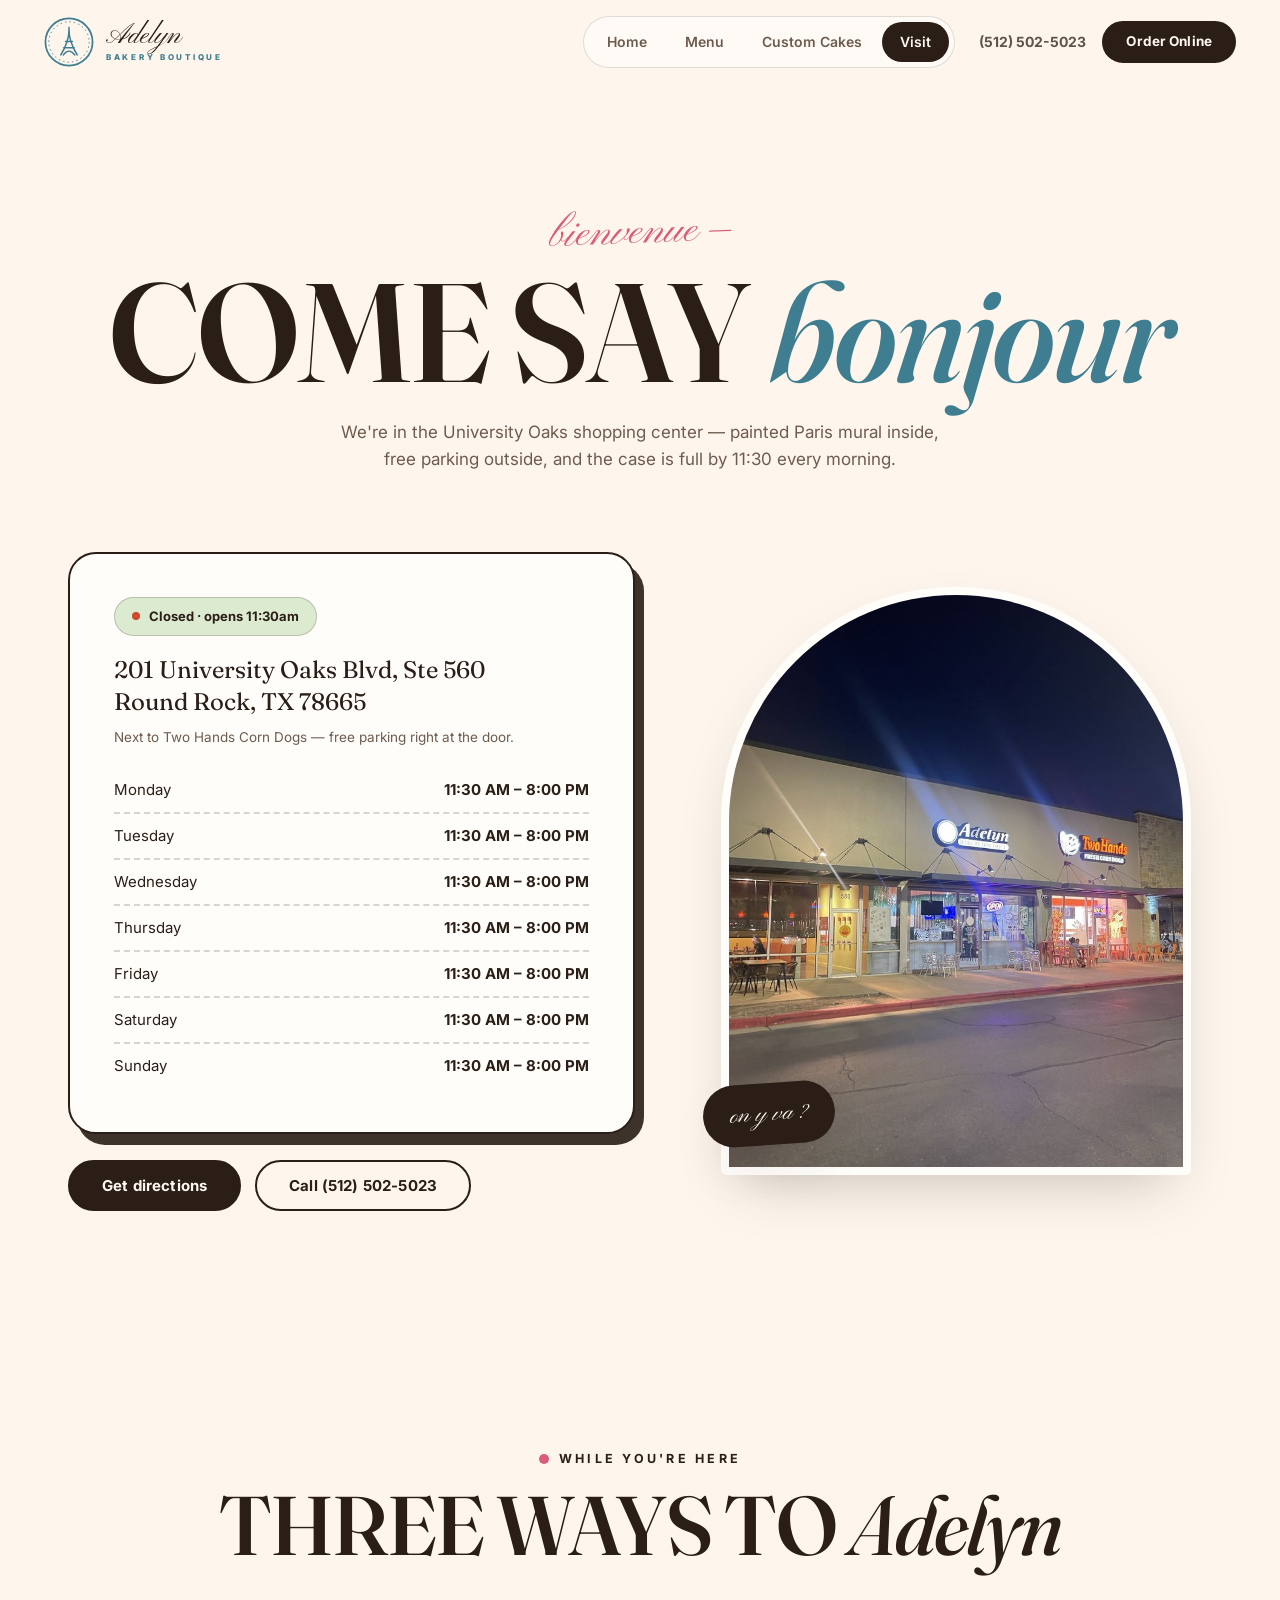
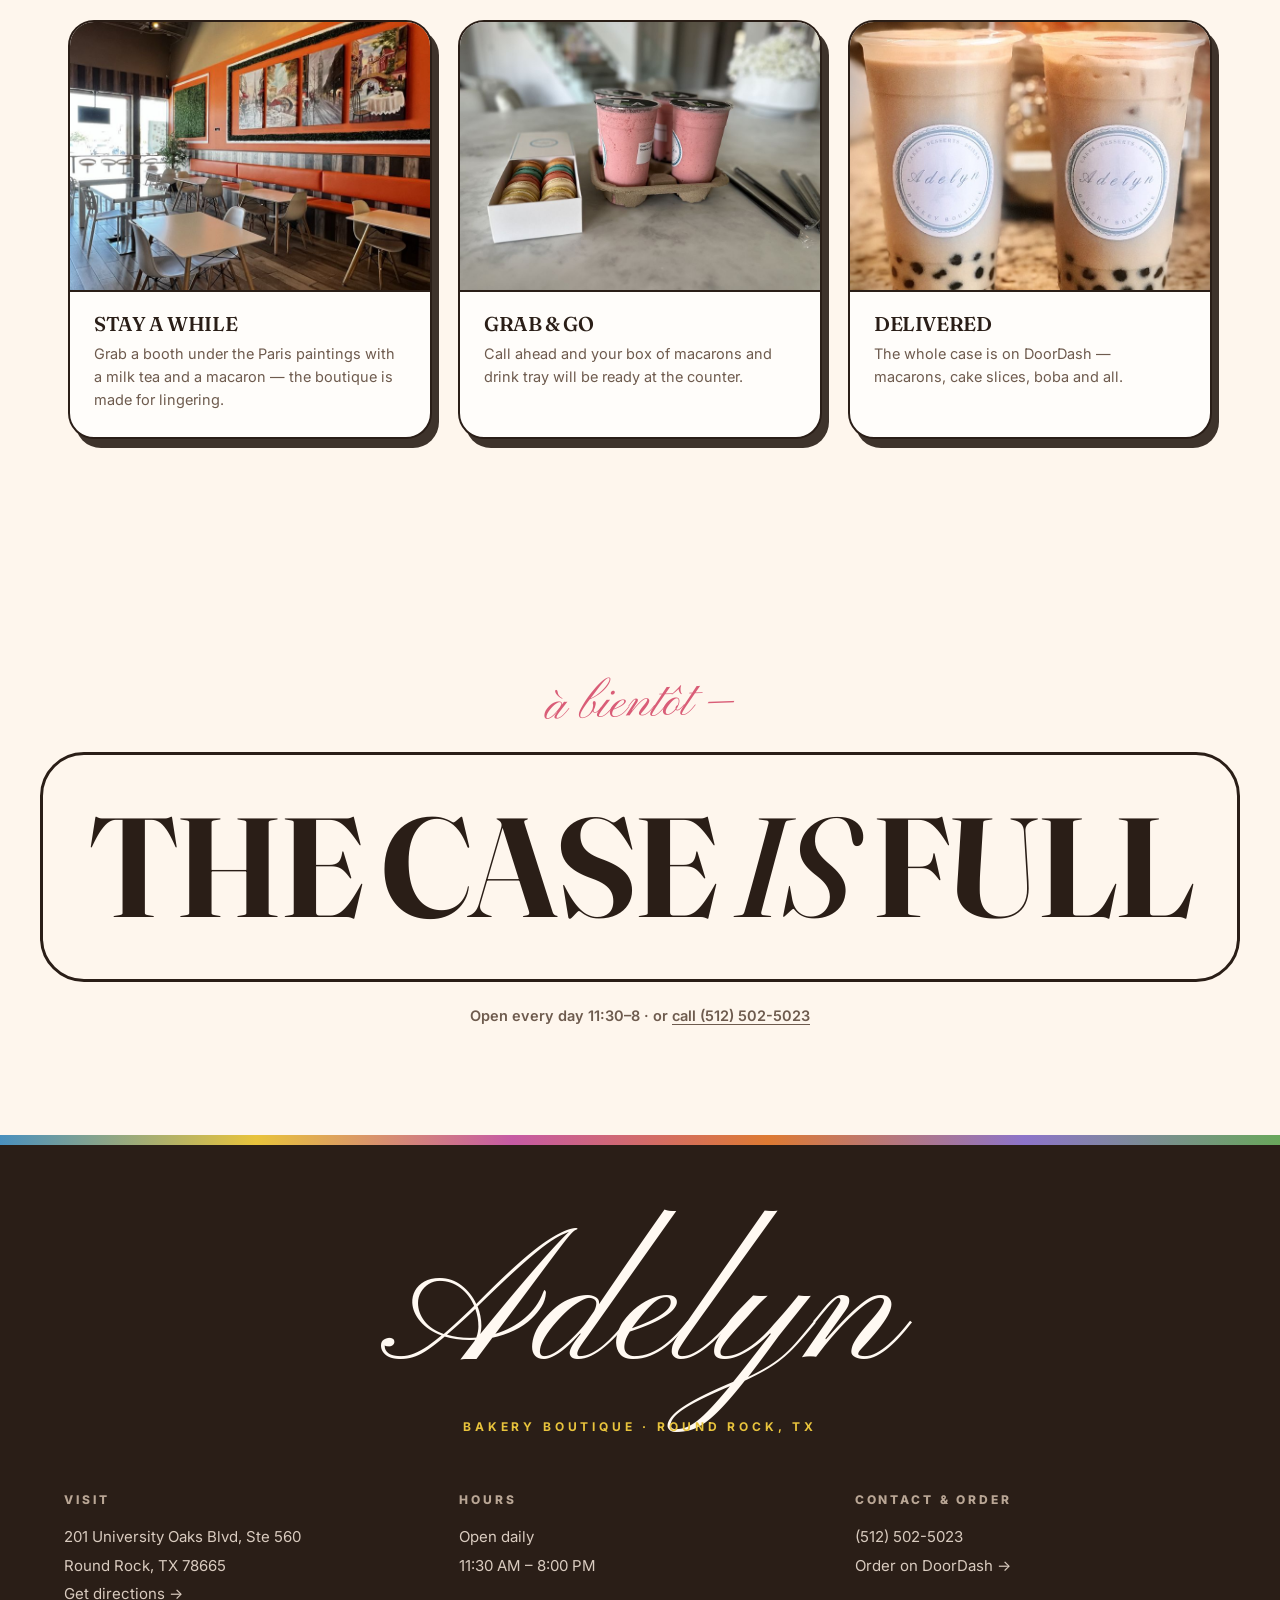
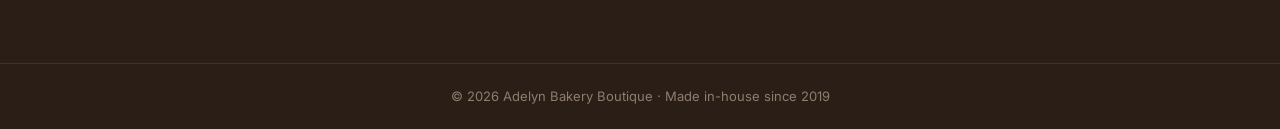
==== commit 90b7d1b8: "v3 'La Vie en Rainbow': from-scratch color-driven redesign Drastically different system replacing th" ====
--- a/contact.html
+++ b/contact.html
@@ -6,7 +6,7 @@
 <title>Visit — Adelyn Bakery Boutique | University Oaks, Round Rock</title>
 <meta name="description" content="Visit Adelyn Bakery Boutique at 201 University Oaks Blvd Ste 560, Round Rock, TX 78665. Open daily 11:30 AM – 8:00 PM. Free parking. Order online or call (512) 502-5023.">
 <link rel="preconnect" href="https://fonts.googleapis.com"><link rel="preconnect" href="https://fonts.gstatic.com" crossorigin>
-<link href="https://fonts.googleapis.com/css2?family=Fraunces:ital,opsz,wght@0,9..144,400..600;1,9..144,400..600&family=Inter:wght@400;500;600;700&family=Pinyon+Script&display=swap" rel="stylesheet">
+<link href="https://fonts.googleapis.com/css2?family=Fraunces:ital,opsz,wght@0,9..144,300..900;1,9..144,300..900&family=Inter:wght@400;500;600;700;800&family=Pinyon+Script&display=swap" rel="stylesheet">
 <link rel="stylesheet" href="assets/site.css">
 <link rel="icon" href="data:image/svg+xml,%3Csvg%20xmlns%3D%27http%3A//www.w3.org/2000/svg%27%20viewBox%3D%270%200%20100%20100%27%3E%3Ccircle%20cx%3D%2750%27%20cy%3D%2750%27%20r%3D%2746%27%20fill%3D%27%233E7E90%27/%3E%3Ctext%20x%3D%2750%27%20y%3D%2768%27%20font-size%3D%2754%27%20text-anchor%3D%27middle%27%20fill%3D%27%23FBF6EE%27%20font-family%3D%27Georgia%27%20font-style%3D%27italic%27%3EA%3C/text%3E%3C/svg%3E">
 </head>
@@ -15,7 +15,7 @@
 <header class="nav">
   <a class="brand" href="index.html" aria-label="Adelyn Bakery Boutique — home">
     <svg viewBox="0 0 52 52" fill="none" aria-hidden="true">
-      <circle cx="26" cy="26" r="24.5" stroke="#3E7E90" stroke-width="1.6"/>
+      <circle cx="26" cy="26" r="24.5" stroke="#3E7E90" stroke-width="1.8"/>
       <circle cx="26" cy="26" r="21" stroke="#3E7E90" stroke-width="1" stroke-dasharray="1.5 3.2"/>
       <path d="M26 10.5 L26 14" stroke="#3E7E90" stroke-width="1.5" stroke-linecap="round"/>
       <path d="M26 14 C26 24 22.5 31 17.5 39.5 M26 14 C26 24 29.5 31 34.5 39.5" stroke="#3E7E90" stroke-width="1.6" stroke-linecap="round"/>
@@ -35,62 +35,63 @@
   </nav>
   <div class="nav-cta">
     <a class="tel" href="tel:5125025023">(512) 502-5023</a>
-    <a class="btn btn-blue btn-sm" href="https://www.doordash.com/store/adelyn-bakery-boutique-round-rock-750996" target="_blank" rel="noopener">Order Online</a>
+    <a class="btn btn-fill btn-sm magnet" href="https://www.doordash.com/store/adelyn-bakery-boutique-round-rock-750996" target="_blank" rel="noopener">Order Online</a>
   </div>
 </header>
 
-<section class="page-hero">
-  <div class="wrap">
-    <span class="script">bienvenue</span>
-    <h1>Come say <span class="it">bonjour</span></h1>
-    <p>We're in the University Oaks shopping center — painted Paris mural inside, free parking outside, and the case is full by 11:30 every morning.</p>
-  </div>
+<section class="page-hero" data-bg="#FFF9F2">
+  <span class="script">bienvenue —</span>
+  <h1 class="giant kin">Come say <span class="it">bonjour</span></h1>
+  <p>We're in the University Oaks shopping center — painted Paris mural inside, free parking outside, and the case is full by 11:30 every morning.</p>
 </section>
 
-<section class="section-tight" style="padding-top:10px">
-  <div class="split">
-    <div class="split-copy">
-      <div class="visit-card">
-        <span class="open-chip" data-hours="11.5-20;11.5-20;11.5-20;11.5-20;11.5-20;11.5-20;11.5-20"><span class="dot"></span><span class="js-status">Open daily</span></span>
-        <p class="visit-addr"><b>Adelyn Bakery Boutique</b><br>201 University Oaks Blvd, Ste 560<br>Round Rock, TX 78665</p>
-        <p class="visit-note" style="margin-bottom:22px">Next to Two Hands Corn Dogs in University Oaks — free parking right at the door.</p>
-        <div class="hours-line"><span>Monday</span><b>11:30 AM – 8:00 PM</b></div>
-        <div class="hours-line"><span>Tuesday</span><b>11:30 AM – 8:00 PM</b></div>
-        <div class="hours-line"><span>Wednesday</span><b>11:30 AM – 8:00 PM</b></div>
-        <div class="hours-line"><span>Thursday</span><b>11:30 AM – 8:00 PM</b></div>
-        <div class="hours-line"><span>Friday</span><b>11:30 AM – 8:00 PM</b></div>
-        <div class="hours-line"><span>Saturday</span><b>11:30 AM – 8:00 PM</b></div>
-        <div class="hours-line"><span>Sunday</span><b>11:30 AM – 8:00 PM</b></div>
+<section class="section" style="padding-top:24px" data-bg="#D9E9EC">
+  <div class="wrap">
+    <div class="visit-grid">
+      <div>
+        <div class="visit-card">
+          <span class="open-chip" data-hours="11.5-20;11.5-20;11.5-20;11.5-20;11.5-20;11.5-20;11.5-20"><span class="dot"></span><span class="js-status">Open daily</span></span>
+          <p class="visit-addr">201 University Oaks Blvd, Ste 560<br>Round Rock, TX 78665</p>
+          <p class="visit-note">Next to Two Hands Corn Dogs — free parking right at the door.</p>
+          <div class="hours-line"><span>Monday</span><b>11:30 AM – 8:00 PM</b></div>
+          <div class="hours-line"><span>Tuesday</span><b>11:30 AM – 8:00 PM</b></div>
+          <div class="hours-line"><span>Wednesday</span><b>11:30 AM – 8:00 PM</b></div>
+          <div class="hours-line"><span>Thursday</span><b>11:30 AM – 8:00 PM</b></div>
+          <div class="hours-line"><span>Friday</span><b>11:30 AM – 8:00 PM</b></div>
+          <div class="hours-line"><span>Saturday</span><b>11:30 AM – 8:00 PM</b></div>
+          <div class="hours-line"><span>Sunday</span><b>11:30 AM – 8:00 PM</b></div>
+        </div>
+        <div style="margin-top:26px;display:flex;gap:14px;flex-wrap:wrap">
+          <a class="btn btn-fill magnet" href="https://maps.google.com/?q=Adelyn+Bakery+Boutique,+201+University+Oaks+Blvd+Ste+560,+Round+Rock,+TX+78665" target="_blank" rel="noopener">Get directions</a>
+          <a class="btn magnet" href="tel:5125025023">Call (512) 502-5023</a>
+        </div>
       </div>
-      <div class="cta-row" style="margin-top:26px">
-        <a class="btn btn-blue" href="https://maps.google.com/?q=Adelyn+Bakery+Boutique,+201+University+Oaks+Blvd+Ste+560,+Round+Rock,+TX+78665" target="_blank" rel="noopener">Get directions</a>
-        <a class="btn btn-ghost" href="tel:5125025023">Call (512) 502-5023</a>
+      <div class="visit-art">
+        <a class="visit-photo" href="https://maps.google.com/?q=Adelyn+Bakery+Boutique,+201+University+Oaks+Blvd+Ste+560,+Round+Rock,+TX+78665" target="_blank" rel="noopener" aria-label="Open Adelyn Bakery Boutique in Google Maps">
+          <img src="assets/img/storefront-night.jpg" alt="The Adelyn Bakery Boutique storefront lit up at night">
+        </a>
+        <span class="visit-stamp">on y va ?</span>
       </div>
-    </div>
-    <div class="split-art">
-      <a class="arch-img" href="https://maps.google.com/?q=Adelyn+Bakery+Boutique,+201+University+Oaks+Blvd+Ste+560,+Round+Rock,+TX+78665" target="_blank" rel="noopener" aria-label="Open Adelyn Bakery Boutique in Google Maps">
-        <img src="assets/img/storefront-night.jpg" alt="The Adelyn Bakery Boutique storefront lit up at night">
-      </a>
     </div>
   </div>
 </section>
 
-<section class="section">
+<section class="section" data-bg="#F7D9DC">
   <div class="wrap">
-    <div class="center-head">
-      <span class="kicker">While you're here</span>
-      <h2>Three ways to <span class="it">Adelyn</span></h2>
+    <div class="sec-head center">
+      <span class="kicker"><span class="kdot"></span>While you're here</span>
+      <h2 class="kin">Three ways to <span class="it">Adelyn</span></h2>
     </div>
-    <div class="boba-grid">
-      <div class="boba-card">
+    <div class="trio">
+      <div class="trio-card">
         <img src="assets/img/interior-booths.jpg" alt="Cozy booths beneath Parisian paintings" loading="lazy">
         <div class="body"><h3>Stay a while</h3><p>Grab a booth under the Paris paintings with a milk tea and a macaron — the boutique is made for lingering.</p></div>
       </div>
-      <div class="boba-card">
+      <div class="trio-card">
         <img src="assets/img/macaron-box.jpg" alt="Smoothies in a carry tray beside a box of macarons" loading="lazy">
         <div class="body"><h3>Grab &amp; go</h3><p>Call ahead and your box of macarons and drink tray will be ready at the counter.</p></div>
       </div>
-      <div class="boba-card">
+      <div class="trio-card">
         <img src="assets/img/boba.jpg" alt="Two Adelyn milk teas with the blue badge" loading="lazy">
         <div class="body"><h3>Delivered</h3><p>The whole case is on DoorDash — macarons, cake slices, boba and all.</p></div>
       </div>
@@ -98,16 +99,12 @@
   </div>
 </section>
 
-<section class="section cta-band">
-  <div class="wrap">
-    <span class="script">à bientôt</span>
-    <h2>The case is full — come empty it</h2>
-    <p>Open every day, 11:30 to 8. Or bring Adelyn to you.</p>
-    <div class="cta-row" style="justify-content:center">
-      <a class="btn btn-ink btn-lg" href="https://www.doordash.com/store/adelyn-bakery-boutique-round-rock-750996" target="_blank" rel="noopener">Order online <span class="arr">→</span></a>
-      <a class="btn btn-ghost btn-lg" href="tel:5125025023">Call the boutique</a>
-    </div>
-  </div>
+<section class="mega-wrap" data-bg="#F8ECCB">
+  <span class="mega-script">à bientôt —</span>
+  <a class="mega" href="https://www.doordash.com/store/adelyn-bakery-boutique-round-rock-750996" target="_blank" rel="noopener">
+    The case <em>is</em> full
+  </a>
+  <p class="mega-sub">Open every day 11:30–8 · or <a href="tel:5125025023">call (512) 502-5023</a></p>
 </section>
 
 <footer class="footer">
@@ -122,5 +119,6 @@
 </footer>
 
 <script src="assets/site.js" defer></script>
+<script src="assets/magic.js" defer></script>
 </body>
 </html>
--- a/assets/site.css
+++ b/assets/site.css
@@ -1,559 +1,565 @@
 /* ==========================================================================
-   Adelyn Bakery Boutique — "Paris, by way of Round Rock"
-   Editorial patisserie design system. Built around the real brand:
-   the French-blue script badge on their cups, the hand-painted Paris
-   mural, and the pastel macaron case.
+   Adelyn Bakery Boutique — v2 "LA VIE EN RAINBOW"
+   A color-driven, scroll-alive candy-shop-Paris experience.
+   The page background morphs through macaron pastels as you scroll
+   (engine in magic.js reads each section's data-bg). Typography is huge
+   and kinetic; photos are stickers; the brand rainbow comes from the
+   ADELYN letters in their own shop.
    ========================================================================== */
 
 :root{
-  /* paper + ink */
-  --paper:#FBF6EE;          /* warm parchment */
-  --paper-deep:#F4EADA;     /* deeper parchment band */
-  --cream:#FFFDF8;
-  --ink:#33261E;            /* cocoa ink */
-  --ink-soft:#6B5A4E;
-
-  /* brand (from their cup badge) */
-  --blue:#3E7E90;           /* Adelyn french blue */
+  /* canvas + ink */
+  --canvas:#FFF9F2;
+  --ink:#2A1E17;
+  --ink-soft:#6E5B4E;
+  --white:#FFFDFA;
+
+  /* macaron pastels (page-morph backgrounds) */
+  --rose:#F7D9DC;
+  --butter:#F8ECCB;
+  --pistachio:#DCEAD0;
+  --taro:#E4DCF3;
+  --sky:#D9E9EC;
+
+  /* saturated shell accents */
+  --hot-rose:#D95D77;
+  --marigold:#DD9427;
+  --leaf:#6E9A4C;
+  --violet:#8D74C9;
+  --blue:#3E7E90;
   --blue-deep:#2C5F6E;
-  --blue-tint:#E3EEF0;
-
-  /* macaron pastels */
-  --rose:#DE8E9C;
-  --rose-tint:#F9E3E3;
-  --pistachio:#A9BF8B;
-  --pistachio-tint:#EAF0DE;
-  --butter:#E5B84E;
-  --butter-tint:#F9EFD7;
-  --lavender:#A793C9;
-  --lavender-tint:#EFE9F6;
-
-  --gold:#C1953F;
+
+  --rainbow:linear-gradient(90deg,#4A90BE,#E8C33C,#C65BA4,#DD7A33,#8D74C9,#69A75B);
 
   --serif:'Fraunces', Georgia, serif;
-  --sans:'Inter', -apple-system, 'Helvetica Neue', sans-serif;
+  --sans:'Inter', -apple-system, sans-serif;
   --script:'Pinyon Script', cursive;
 
   --ease:cubic-bezier(.22,.61,.21,1);
-  --shadow-soft:0 18px 50px -18px rgba(51,38,30,.22);
-  --shadow-lift:0 30px 70px -25px rgba(51,38,30,.35);
-  --arch:999px 999px 26px 26px;
-  --wrap:1180px;
+  --spring:cubic-bezier(.34,1.56,.5,1);
+  --shadow:0 24px 60px -22px rgba(42,30,23,.28);
+  --wrap:1240px;
 }
 
 /* ---------- reset ---------- */
 *,*::before,*::after{box-sizing:border-box;margin:0;padding:0}
 html{scroll-behavior:smooth;overflow-x:clip}
 body{
-  font-family:var(--sans);
-  color:var(--ink);
-  background:var(--paper);
-  line-height:1.65;
-  font-size:16.5px;
-  -webkit-font-smoothing:antialiased;
-  overflow-x:hidden;
+  font-family:var(--sans);color:var(--ink);
+  background:var(--canvas); /* morphed live by magic.js */
+  line-height:1.6;font-size:16.5px;
+  -webkit-font-smoothing:antialiased;overflow-x:clip;
 }
 img{max-width:100%;height:auto;display:block}
 a{color:inherit;text-decoration:none}
 button{font:inherit;cursor:pointer;border:0;background:none}
-::selection{background:var(--rose-tint);color:var(--ink)}
-
-h1,h2,h3{font-family:var(--serif);font-weight:500;line-height:1.08;letter-spacing:-.015em}
+::selection{background:var(--ink);color:var(--canvas)}
+
+h1,h2,h3{font-family:var(--serif);font-weight:560;line-height:.98;letter-spacing:-.02em}
 .it{font-style:italic}
-.script{font-family:var(--script);font-weight:400;letter-spacing:0}
-
-.wrap{max-width:var(--wrap);margin:0 auto;padding:0 clamp(20px,4vw,44px)}
-
-/* kicker — small caps label with macaron dot */
+.script{font-family:var(--script);font-weight:400}
+.wrap{max-width:var(--wrap);margin:0 auto;padding:0 clamp(20px,4vw,48px)}
+
+/* display type utilities */
+.giant{
+  font-family:var(--serif);font-weight:600;text-transform:uppercase;
+  letter-spacing:-.015em;line-height:.92;
+}
+.outline{
+  color:transparent;-webkit-text-stroke:2px var(--ink);
+}
 .kicker{
   display:inline-flex;align-items:center;gap:10px;
-  font-size:12.5px;font-weight:600;letter-spacing:.22em;text-transform:uppercase;
-  color:var(--blue);margin-bottom:18px;
-}
-.kicker::before{content:'';width:9px;height:9px;border-radius:50%;background:var(--rose);flex:none}
+  font-size:12.5px;font-weight:700;letter-spacing:.26em;text-transform:uppercase;
+}
+.kicker .kdot{width:10px;height:10px;border-radius:50%;background:var(--hot-rose);flex:none}
+
+/* kinetic word reveal (magic.js splits .kin into .w spans) */
+.kin .w{display:inline-block;transform:translateY(1.1em) rotate(4deg);opacity:0;
+  transition:transform .8s var(--spring),opacity .5s}
+.kin.go .w{transform:none;opacity:1}
+@media (prefers-reduced-motion:reduce){.kin .w{transform:none;opacity:1}}
 
 /* ---------- buttons ---------- */
 .btn{
-  display:inline-flex;align-items:center;justify-content:center;gap:9px;
-  padding:15px 30px;border-radius:999px;
-  font-weight:600;font-size:15px;letter-spacing:.01em;line-height:1;
-  transition:transform .35s var(--ease),box-shadow .35s var(--ease),background .25s,color .25s,border-color .25s;
-  will-change:transform;
-}
-.btn:hover{transform:translateY(-2px)}
-.btn:active{transform:translateY(0)}
-.btn-blue{background:var(--blue);color:#fff;box-shadow:0 10px 26px -10px rgba(62,126,144,.55)}
-.btn-blue:hover{background:var(--blue-deep);box-shadow:0 16px 32px -12px rgba(44,95,110,.6)}
-.btn-ink{background:var(--ink);color:var(--paper)}
-.btn-ink:hover{background:#211610}
-.btn-ghost{background:transparent;color:var(--ink);border:1.5px solid rgba(51,38,30,.28)}
-.btn-ghost:hover{border-color:var(--ink);background:rgba(51,38,30,.04)}
-.btn-lg{padding:18px 36px;font-size:16px}
-.btn-sm{padding:11px 22px;font-size:14px}
+  display:inline-flex;align-items:center;justify-content:center;gap:10px;
+  padding:16px 32px;border-radius:999px;
+  font-weight:700;font-size:15px;line-height:1;letter-spacing:.01em;
+  border:2px solid var(--ink);color:var(--ink);background:transparent;
+  transition:transform .3s var(--spring),background .25s,color .25s,box-shadow .3s;
+}
+.btn:hover{transform:translateY(-3px) rotate(-1deg);box-shadow:0 14px 30px -14px rgba(42,30,23,.5)}
+.btn-fill{background:var(--ink);color:var(--canvas)}
+.btn-fill:hover{background:#160e09}
+.btn-rose{background:var(--hot-rose);border-color:var(--hot-rose);color:#fff}
+.btn-rose:hover{background:#C24762;border-color:#C24762}
+.btn-lg{padding:19px 40px;font-size:16.5px}
+.btn-sm{padding:12px 22px;font-size:13.5px}
 .btn .arr{transition:transform .3s var(--ease)}
-.btn:hover .arr{transform:translateX(3px)}
+.btn:hover .arr{transform:translateX(4px)}
+
+/* ==========================================================================
+   INTRO OVERLAY (index only)
+   ========================================================================== */
+.intro{
+  position:fixed;inset:0;z-index:100;background:var(--ink);
+  display:grid;place-items:center;
+  transition:transform .7s cubic-bezier(.7,0,.3,1);
+}
+.intro.bye{transform:translateY(-101%)}
+.intro-in{text-align:center}
+.intro-in .script{font-size:clamp(56px,10vw,110px);color:var(--canvas);display:block;line-height:1.1}
+.intro-dots{display:flex;gap:14px;justify-content:center;margin-top:18px}
+.intro-dots i{width:16px;height:16px;border-radius:50%;animation:ibounce 1s infinite var(--spring)}
+.intro-dots i:nth-child(1){background:#4A90BE}
+.intro-dots i:nth-child(2){background:#E8C33C;animation-delay:.08s}
+.intro-dots i:nth-child(3){background:#C65BA4;animation-delay:.16s}
+.intro-dots i:nth-child(4){background:#8D74C9;animation-delay:.24s}
+.intro-dots i:nth-child(5){background:#69A75B;animation-delay:.32s}
+@keyframes ibounce{50%{transform:translateY(-12px)}}
 
 /* ==========================================================================
    NAV
    ========================================================================== */
 header.nav{
-  position:sticky;top:0;z-index:60;
-  display:flex;align-items:center;gap:28px;
-  padding:14px clamp(20px,4vw,44px);
-  background:rgba(251,246,238,.88);
-  -webkit-backdrop-filter:blur(14px);backdrop-filter:blur(14px);
-  border-bottom:1px solid rgba(51,38,30,.07);
-  transition:box-shadow .3s,padding .3s;
-}
-header.nav.scrolled{box-shadow:0 10px 30px -18px rgba(51,38,30,.25);padding-top:9px;padding-bottom:9px}
-
-.brand{display:flex;align-items:center;gap:13px;flex:none}
-.brand svg{width:52px;height:52px;transition:transform .5s var(--ease)}
-.brand:hover svg{transform:rotate(-8deg)}
+  position:fixed;top:0;left:0;right:0;z-index:60;
+  display:flex;align-items:center;gap:24px;
+  padding:16px clamp(20px,4vw,44px);
+  transition:background .35s,box-shadow .35s,padding .35s,backdrop-filter .35s;
+}
+header.nav.scrolled{
+  background:rgba(255,251,244,.82);
+  -webkit-backdrop-filter:blur(16px);backdrop-filter:blur(16px);
+  box-shadow:0 10px 34px -20px rgba(42,30,23,.3);
+  padding-top:10px;padding-bottom:10px;
+}
+.brand{display:flex;align-items:center;gap:12px;flex:none}
+.brand svg{width:50px;height:50px;transition:transform .6s var(--spring)}
+.brand:hover svg{transform:rotate(-14deg) scale(1.06)}
 .brand-word{display:flex;flex-direction:column;line-height:1}
-.brand-word .bw-script{font-family:var(--script);font-size:29px;color:var(--ink);transform:translateY(-2px)}
-.brand-word .bw-sub{font-size:8.5px;font-weight:700;letter-spacing:.34em;text-transform:uppercase;color:var(--blue);margin-top:1px}
-
-.nav-links{display:flex;gap:6px;margin-left:auto}
+.brand-word .bw-script{font-family:var(--script);font-size:28px;color:var(--ink)}
+.brand-word .bw-sub{font-size:8px;font-weight:800;letter-spacing:.34em;text-transform:uppercase;color:var(--blue);margin-top:2px}
+
+.nav-links{display:flex;gap:2px;margin-left:auto;background:rgba(255,253,250,.7);
+  border:1.5px solid rgba(42,30,23,.14);border-radius:999px;padding:5px}
 .nav-links a{
-  position:relative;padding:9px 15px;font-size:14.5px;font-weight:500;color:var(--ink-soft);
-  border-radius:999px;transition:color .2s,background .2s;
-}
-.nav-links a:hover{color:var(--ink);background:rgba(51,38,30,.05)}
-.nav-links a.active{color:var(--ink);font-weight:600}
-.nav-links a.active::after{
-  content:'';position:absolute;left:50%;bottom:2px;transform:translateX(-50%);
-  width:5px;height:5px;border-radius:50%;background:var(--rose);
-}
-.nav-cta{display:flex;align-items:center;gap:18px;flex:none}
-.nav-cta .tel{font-size:14.5px;font-weight:600;color:var(--ink-soft);transition:color .2s}
-.nav-cta .tel:hover{color:var(--blue)}
-
-/* mobile toggle + drawer (injected by site.js) */
-.nav-toggle{display:none;flex-direction:column;gap:5px;padding:10px;margin-left:6px}
-.nav-toggle span{display:block;width:22px;height:2px;background:var(--ink);border-radius:2px;transition:transform .3s var(--ease),opacity .3s}
-.drawer-open .nav-toggle span:nth-child(1){transform:translateY(7px) rotate(45deg)}
+  padding:9px 18px;font-size:14px;font-weight:600;color:var(--ink-soft);
+  border-radius:999px;transition:color .2s,background .25s;
+}
+.nav-links a:hover{color:var(--ink)}
+.nav-links a.active{background:var(--ink);color:var(--canvas)}
+.nav-cta{display:flex;align-items:center;gap:16px;flex:none}
+.nav-cta .tel{font-size:14px;font-weight:700;color:var(--ink);opacity:.75;transition:opacity .2s}
+.nav-cta .tel:hover{opacity:1}
+
+/* toggle + drawer (injected by site.js) */
+.nav-toggle{display:none;flex-direction:column;gap:5px;padding:10px}
+.nav-toggle span{display:block;width:23px;height:2.5px;background:var(--ink);border-radius:3px;transition:transform .3s var(--ease),opacity .3s}
+.drawer-open .nav-toggle span:nth-child(1){transform:translateY(7.5px) rotate(45deg)}
 .drawer-open .nav-toggle span:nth-child(2){opacity:0}
-.drawer-open .nav-toggle span:nth-child(3){transform:translateY(-7px) rotate(-45deg)}
-
-.mobile-drawer{
-  position:fixed;inset:0;z-index:55;background:rgba(51,38,30,.35);overflow:hidden;
+.drawer-open .nav-toggle span:nth-child(3){transform:translateY(-7.5px) rotate(-45deg)}
+.mobile-drawer{position:fixed;inset:0;z-index:55;background:rgba(42,30,23,.4);overflow:hidden;
   opacity:0;pointer-events:none;transition:opacity .35s;
-  -webkit-backdrop-filter:blur(4px);backdrop-filter:blur(4px);
-}
+  -webkit-backdrop-filter:blur(5px);backdrop-filter:blur(5px)}
 .drawer-open .mobile-drawer{opacity:1;pointer-events:auto}
-.drawer-panel{
-  position:absolute;top:0;right:0;height:100%;width:min(320px,84vw);
-  background:var(--paper);padding:96px 34px 34px;
-  display:flex;flex-direction:column;gap:4px;
-  transform:translateX(100%);transition:transform .45s var(--ease);
-  box-shadow:-20px 0 60px rgba(51,38,30,.25);
-}
+.drawer-panel{position:absolute;top:0;right:0;height:100%;width:min(330px,86vw);
+  background:var(--canvas);padding:100px 36px 36px;
+  display:flex;flex-direction:column;
+  transform:translateX(100%);transition:transform .5s var(--spring);
+  border-left:5px solid var(--ink)}
 .drawer-open .drawer-panel{transform:none}
-.drawer-panel a{
-  font-family:var(--serif);font-size:27px;padding:12px 4px;color:var(--ink);
-  border-bottom:1px solid rgba(51,38,30,.08);
-}
-.drawer-panel a.active{color:var(--blue);font-style:italic}
+.drawer-panel a{font-family:var(--serif);font-weight:600;text-transform:uppercase;
+  font-size:30px;padding:14px 2px;color:var(--ink);border-bottom:2px solid rgba(42,30,23,.1)}
+.drawer-panel a.active{color:var(--hot-rose);font-style:italic}
 
 /* ==========================================================================
    HERO
    ========================================================================== */
-.hero{position:relative;overflow:clip}
-.hero-in{
-  max-width:var(--wrap);margin:0 auto;
-  padding:clamp(40px,6vh,84px) clamp(20px,4vw,44px) clamp(56px,8vh,96px);
-  display:grid;grid-template-columns:1.05fr .95fr;gap:clamp(32px,5vw,72px);align-items:center;
-}
-.hero-copy .chip{
-  display:inline-flex;align-items:center;gap:9px;
-  padding:9px 18px;border-radius:999px;background:var(--cream);
-  border:1px solid rgba(51,38,30,.1);
-  font-size:13.5px;font-weight:600;color:var(--ink-soft);
-  box-shadow:0 6px 18px -10px rgba(51,38,30,.18);
-  margin-bottom:30px;
-}
-.hero-copy .chip .dot{width:8px;height:8px;border-radius:50%;background:#3FA35C;flex:none}
-
-.hero-script{
-  font-family:var(--script);font-size:clamp(30px,4vw,44px);color:var(--rose);
-  display:block;transform:rotate(-3deg);margin-bottom:2px;
-}
-.hero h1{
-  font-size:clamp(48px,7.2vw,92px);
-  margin-bottom:26px;
-}
-.hero h1 .it{color:var(--blue)}
-.hero-copy p.lede{
-  font-size:clamp(16.5px,1.4vw,19px);line-height:1.75;color:var(--ink-soft);
-  max-width:46ch;margin-bottom:36px;
-}
-.cta-row{display:flex;flex-wrap:wrap;gap:14px;align-items:center}
-.hero-meta{
-  display:flex;align-items:center;gap:14px;margin-top:38px;
-  font-size:13.5px;font-weight:500;color:var(--ink-soft);letter-spacing:.04em;
-}
-.hero-meta .stars{color:var(--butter);letter-spacing:2px;font-size:15px}
-.hero-meta b{color:var(--ink)}
-
-/* hero art — arched window + floating polaroid + rosette */
-.hero-art{position:relative;justify-self:end;width:min(100%,470px)}
-.hero-arch{
-  position:relative;border-radius:var(--arch);overflow:hidden;
-  aspect-ratio:3/4;
-  box-shadow:var(--shadow-lift);
-  border:8px solid var(--cream);
-  outline:1px solid rgba(51,38,30,.08);
-}
-.hero-arch img{width:100%;height:100%;object-fit:cover;transform:scale(1.02)}
-.hero-ed-float{
-  position:absolute;left:-17%;bottom:7%;width:44%;
-  background:var(--cream);padding:10px 10px 14px;border-radius:18px;
-  box-shadow:var(--shadow-lift);
-  transform:rotate(-5deg);
-}
-.hero-ed-float img{border-radius:11px;aspect-ratio:4/5;object-fit:cover}
-.hero-ed-float figcaption{
-  font-family:var(--script);font-size:19px;color:var(--ink-soft);
-  text-align:center;padding-top:8px;line-height:1;
-}
-.rosette{
-  position:absolute;top:-26px;right:-22px;width:108px;height:108px;
-  display:grid;place-items:center;text-align:center;
-  animation:spin 26s linear infinite;
-}
-.rosette svg{position:absolute;inset:0;width:100%;height:100%}
+.hero{
+  position:relative;min-height:100svh;display:grid;place-items:center;
+  overflow:clip;padding:130px 20px 90px;text-align:center;
+}
+.hero-type{position:relative;z-index:4}
+.hero-hi{font-family:var(--script);font-size:clamp(28px,4vw,46px);color:var(--hot-rose);
+  display:block;transform:rotate(-3deg);margin-bottom:6px}
+.hero-l1{display:block;font-size:clamp(58px,12.5vw,170px)}
+.hero-l2{
+  display:block;font-family:var(--serif);font-style:italic;font-weight:500;
+  text-transform:none;letter-spacing:-.02em;
+  font-size:clamp(44px,9vw,124px);line-height:.9;
+  color:var(--blue);margin-top:-.06em;
+}
+.hero-l3{display:block;font-size:clamp(58px,12.5vw,170px)}
+.hero-sub{max-width:52ch;margin:26px auto 0;font-size:clamp(15.5px,1.3vw,18px);
+  line-height:1.7;color:var(--ink-soft)}
+.hero-ctas{display:flex;gap:14px;justify-content:center;flex-wrap:wrap;margin-top:32px}
+.hero-proof{margin-top:26px;font-size:13.5px;font-weight:600;color:var(--ink-soft)}
+.hero-proof .stars{color:var(--marigold);letter-spacing:2px}
+.hero-chip{
+  display:inline-flex;align-items:center;gap:9px;margin-bottom:22px;
+  padding:9px 18px;border-radius:999px;background:var(--white);
+  border:1.5px solid rgba(42,30,23,.14);font-size:13px;font-weight:700;
+}
+.hero-chip .dot{width:8px;height:8px;border-radius:50%;background:#3FA35C}
+
+/* photo stickers */
+.stk{
+  position:absolute;background:var(--white);padding:9px 9px 12px;border-radius:16px;
+  box-shadow:var(--shadow);z-index:3;will-change:transform;
+}
+.stk img{border-radius:10px;object-fit:cover}
+.stk figcaption{font-family:var(--script);font-size:17px;color:var(--ink-soft);
+  text-align:center;padding-top:6px;line-height:1}
+.stk-tower{right:max(2vw,8px);top:16vh;width:clamp(150px,20vw,290px);transform:rotate(4deg)}
+.stk-tower img{aspect-ratio:3/4}
+.stk-taro{left:max(2vw,8px);top:22vh;width:clamp(120px,15vw,215px);transform:rotate(-6deg)}
+.stk-taro img{aspect-ratio:4/5}
+.stk-box{left:max(6vw,20px);bottom:7vh;width:clamp(140px,17vw,250px);transform:rotate(3deg)}
+.stk-box img{aspect-ratio:4/3}
+.stk-case{right:max(6vw,16px);bottom:5vh;width:clamp(130px,16vw,235px);transform:rotate(-4deg)}
+.stk-case img{aspect-ratio:3/4}
+
+/* confetti dots behind hero */
+.hero .conf{position:absolute;border-radius:50%;z-index:1;opacity:.85}
+
+/* scroll cue */
+.scroll-cue{
+  position:absolute;bottom:22px;left:50%;transform:translateX(-50%);z-index:5;
+  display:flex;flex-direction:column;align-items:center;gap:6px;
+  font-size:11.5px;font-weight:700;letter-spacing:.22em;text-transform:uppercase;color:var(--ink-soft);
+}
+.scroll-cue i{width:12px;height:12px;border-radius:50%;background:var(--hot-rose);
+  animation:cuedrop 1.6s infinite var(--ease)}
+@keyframes cuedrop{0%{transform:translateY(-6px);opacity:0}40%{opacity:1}100%{transform:translateY(10px);opacity:0}}
+@media (prefers-reduced-motion:reduce){.scroll-cue i{animation:none}}
+
+/* ==========================================================================
+   MARQUEE (double row, opposite directions)
+   ========================================================================== */
+.mq{background:var(--ink);color:var(--canvas);overflow:hidden;padding:20px 0;
+  transform:rotate(-1.2deg) scale(1.03);position:relative;z-index:5}
+.mq-row{display:flex;width:max-content;gap:0}
+.mq-row+.mq-row{margin-top:10px}
+.mq-track{display:flex;align-items:center;flex:none;animation:mqa 30s linear infinite}
+.mq-row.rev .mq-track{animation-direction:reverse}
+.mq:hover .mq-track{animation-play-state:paused}
+@keyframes mqa{to{transform:translateX(-50%)}}
+@media (prefers-reduced-motion:reduce){.mq-track{animation:none}}
+.mq-track span{
+  font-family:var(--serif);font-weight:600;text-transform:uppercase;
+  font-size:clamp(20px,2.6vw,34px);letter-spacing:.01em;
+  padding:0 22px;white-space:nowrap;line-height:1.2;
+}
+.mq-track span.o{color:transparent;-webkit-text-stroke:1.3px var(--canvas)}
+.mq-track i{width:11px;height:11px;border-radius:50%;flex:none}
+.mq-track i:nth-of-type(5n+1){background:#E8C33C}
+.mq-track i:nth-of-type(5n+2){background:#C65BA4}
+.mq-track i:nth-of-type(5n+3){background:#69A75B}
+.mq-track i:nth-of-type(5n+4){background:#4A90BE}
+.mq-track i:nth-of-type(5n+5){background:#DD7A33}
+
+/* ==========================================================================
+   SECTIONS
+   ========================================================================== */
+.section{padding:clamp(90px,13vh,150px) 0;position:relative}
+.sec-head{margin-bottom:clamp(40px,6vh,70px)}
+.sec-head .kicker{margin-bottom:16px}
+.sec-head h2{font-size:clamp(40px,6.5vw,84px);text-transform:uppercase}
+.sec-head h2 .it{text-transform:none;font-weight:500}
+.sec-head.center{text-align:center}
+.sec-head.center .kicker{justify-content:center}
+
+/* ---------- THE CASE — giant index list ---------- */
+.case-list{border-top:2.5px solid var(--ink)}
+.case-row{
+  display:flex;align-items:baseline;gap:clamp(14px,3vw,36px);
+  padding:clamp(20px,3.4vh,34px) 6px;border-bottom:2.5px solid var(--ink);
+  position:relative;transition:padding .35s var(--ease);
+}
+.case-row:hover{padding-left:clamp(18px,3vw,40px)}
+.case-num{font-family:var(--serif);font-style:italic;font-size:clamp(14px,1.6vw,20px);
+  color:var(--ink-soft);flex:none;width:3ch}
+.case-word{
+  font-family:var(--serif);font-weight:600;text-transform:uppercase;
+  font-size:clamp(30px,5.6vw,74px);line-height:1;letter-spacing:-.015em;
+  transition:color .25s,letter-spacing .35s var(--ease);
+}
+.case-row:hover .case-word{color:var(--row-c,var(--hot-rose))}
+.case-tag{margin-left:auto;font-size:clamp(12px,1.2vw,14.5px);font-weight:600;
+  color:var(--ink-soft);text-align:right;max-width:24ch;flex:none}
+.case-row .go-arr{
+  flex:none;font-size:clamp(20px,2.4vw,30px);opacity:0;transform:translateX(-8px);
+  transition:opacity .25s,transform .35s var(--spring);color:var(--row-c,var(--hot-rose));
+}
+.case-row:hover .go-arr{opacity:1;transform:none}
+/* cursor-follow image (magic.js) */
+.follow-img{
+  position:fixed;z-index:40;width:190px;height:190px;border-radius:50%;
+  overflow:hidden;pointer-events:none;border:6px solid var(--white);
+  box-shadow:var(--shadow);opacity:0;transform:scale(.6) rotate(-6deg);
+  transition:opacity .25s,transform .35s var(--spring);
+}
+.follow-img.on{opacity:1;transform:scale(1) rotate(3deg)}
+.follow-img img{width:100%;height:100%;object-fit:cover}
+.follow-img .fi-swatch{width:100%;height:100%;display:grid;place-items:center;font-size:64px}
+
+/* ---------- FLAVOR TOUR (pinned) ---------- */
+.tour{position:relative}
+.tour-pin{position:sticky;top:0;height:100svh;display:grid;place-items:center;
+  overflow:clip;text-align:center;padding:84px 20px 30px}
+.tour-kicker{margin-bottom:8px}
+.tour-stage{position:relative;display:grid;place-items:center}
+.tour-word{
+  font-family:var(--serif);font-style:italic;font-weight:520;
+  font-size:clamp(38px,7.6vw,96px);line-height:.95;letter-spacing:-.02em;
+  position:relative;z-index:3;transition:color .5s;
+}
+.tour-cupwrap{position:relative;width:clamp(150px,19vh,260px);margin:clamp(12px,2vh,24px) auto 0}
+.tour-cup{position:relative;aspect-ratio:4/5;border-radius:999px 999px 24px 24px;overflow:hidden;
+  border:8px solid var(--white);box-shadow:var(--shadow);background:var(--white)}
+.tour-cup img{position:absolute;inset:0;width:100%;height:100%;object-fit:cover;
+  opacity:0;transform:scale(1.12);transition:opacity .55s,transform .9s var(--ease)}
+.tour-cup img.on{opacity:1;transform:scale(1)}
+.tour-desc{max-width:44ch;margin:14px auto 0;font-size:15px;color:var(--ink-soft);min-height:2.6em}
+.tour-dots{display:flex;gap:10px;justify-content:center;margin-top:14px}
+.tour-dots i{width:11px;height:11px;border-radius:50%;background:rgba(42,30,23,.18);transition:background .3s,transform .3s}
+.tour-dots i.on{background:var(--ink);transform:scale(1.25)}
+.tour-count{
+  position:absolute;top:96px;right:30px;font-family:var(--serif);font-style:italic;
+  font-size:clamp(15px,1.6vw,20px);color:var(--ink-soft);
+}
+
+/* ---------- DARK STORY PANEL ---------- */
+.story{padding:0 clamp(12px,2vw,28px)}
+.story-panel{
+  background:var(--ink);color:var(--canvas);border-radius:clamp(28px,4vw,48px);
+  max-width:1400px;margin:0 auto;overflow:clip;position:relative;
+  display:grid;grid-template-columns:1.05fr .95fr;gap:clamp(30px,5vw,70px);
+  align-items:center;padding:clamp(50px,8vh,100px) clamp(26px,5vw,80px);
+}
+.story-copy .kicker{color:#F0C9CE;margin-bottom:18px}
+.story-copy h2{font-size:clamp(34px,4.6vw,62px);color:var(--canvas);
+  text-transform:uppercase;margin-bottom:20px}
+.story-copy h2 .it{text-transform:none;color:#E8C33C;font-weight:500}
+.story-copy p{color:rgba(255,249,242,.82);max-width:54ch;font-size:16.5px}
+.story-sign{font-family:var(--script);font-size:clamp(26px,3vw,38px);color:#E8C33C;
+  display:inline-block;margin-top:24px;transform:rotate(-2deg)}
+.story-art{position:relative;justify-self:center;width:min(100%,430px)}
+.story-ring{position:absolute;inset:-34px;z-index:1;animation:spin 30s linear infinite}
 @keyframes spin{to{transform:rotate(360deg)}}
-@media (prefers-reduced-motion:reduce){.rosette{animation:none}}
-
-/* hero backdrop washes */
-.hero::before{
-  content:'';position:absolute;inset:0;pointer-events:none;
-  background:
-    radial-gradient(circle 260px at 88% 12%, var(--blue-tint), transparent 70%),
-    radial-gradient(circle 220px at 6% 78%, var(--rose-tint), transparent 70%);
-  opacity:.8;
-}
-
-/* ==========================================================================
-   TICKER
-   ========================================================================== */
-.ticker-clip{overflow:hidden;padding:16px 0}
-.ticker{
-  background:var(--ink);color:var(--paper);
-  overflow:hidden;padding:15px 0;
-  transform:rotate(-1deg) scale(1.02);
-  border-top:1px solid rgba(255,255,255,.08);border-bottom:1px solid rgba(255,255,255,.08);
-}
-.ticker-track{display:flex;gap:0;width:max-content;animation:tick 36s linear infinite}
-.ticker:hover .ticker-track{animation-play-state:paused}
-@keyframes tick{to{transform:translateX(-50%)}}
-@media (prefers-reduced-motion:reduce){.ticker-track{animation:none}}
-.ticker-set{display:flex;align-items:center;flex:none}
-.ticker-set span{
-  font-family:var(--serif);font-style:italic;font-size:17px;letter-spacing:.02em;
-  padding:0 14px;white-space:nowrap;
-}
-.ticker-set i{width:8px;height:8px;border-radius:50%;flex:none}
-.ticker-set i:nth-of-type(5n+1){background:var(--rose)}
-.ticker-set i:nth-of-type(5n+2){background:var(--pistachio)}
-.ticker-set i:nth-of-type(5n+3){background:var(--butter)}
-.ticker-set i:nth-of-type(5n+4){background:var(--lavender)}
-.ticker-set i:nth-of-type(5n+5){background:var(--blue)}
-
-/* ==========================================================================
-   SECTIONS
-   ========================================================================== */
-.section{padding:clamp(72px,10vh,120px) 0}
-.section-tight{padding:clamp(52px,7vh,84px) 0}
-.center-head{text-align:center;max-width:640px;margin:0 auto clamp(40px,6vh,64px)}
-.center-head .kicker{justify-content:center}
-.center-head h2{font-size:clamp(34px,4.6vw,54px)}
-.center-head p{color:var(--ink-soft);margin-top:16px;font-size:17px}
-
-/* scallop dividers (doily edge) */
-.scallop{height:26px;margin-top:-1px;position:relative;z-index:2;
-  background:radial-gradient(circle 13px at 13px 0, var(--paper) 12.5px, transparent 13px) repeat-x;
-  background-size:26px 26px;
-}
-.scallop-deep{height:26px;margin-top:-1px;position:relative;z-index:2;
-  background:radial-gradient(circle 13px at 13px 0, var(--paper-deep) 12.5px, transparent 13px) repeat-x;
-  background-size:26px 26px;
-}
-
-/* ---------- the case (menu editorial rows) ---------- */
-.case-list{border-bottom:1px solid rgba(51,38,30,.11)}
-.case-row{
-  display:grid;grid-template-columns:76px 1fr auto;gap:clamp(16px,3vw,40px);
-  align-items:center;padding:30px 6px;
-  border-top:1px solid rgba(51,38,30,.11);
-  transition:background .3s,padding .3s var(--ease);
-  position:relative;
-}
-.case-row:hover{background:var(--cream);padding-left:18px;padding-right:18px}
-.case-num{
-  font-family:var(--serif);font-style:italic;font-size:19px;color:var(--blue);
-  letter-spacing:.05em;
-}
-.case-body h3{font-size:clamp(24px,3vw,34px);font-weight:500;margin-bottom:6px;transition:color .25s}
-.case-row:hover .case-body h3{color:var(--blue-deep)}
-.case-body p{color:var(--ink-soft);font-size:15.5px;max-width:56ch}
-.case-thumb{
-  width:120px;height:120px;border-radius:50%;overflow:hidden;flex:none;
-  border:5px solid var(--cream);box-shadow:var(--shadow-soft);
-  transform:rotate(4deg);transition:transform .45s var(--ease);
-}
-.case-row:hover .case-thumb{transform:rotate(-3deg) scale(1.06)}
-.case-thumb img{width:100%;height:100%;object-fit:cover}
-.case-thumb.is-swatch{display:grid;place-items:center;font-size:38px}
-.sw-rose{background:linear-gradient(140deg,var(--rose-tint),var(--rose))}
-.sw-butter{background:linear-gradient(140deg,var(--butter-tint),var(--butter))}
-.sw-lav{background:linear-gradient(140deg,var(--lavender-tint),var(--lavender))}
-.case-cta{text-align:center;margin-top:44px}
-
-/* ---------- mural band (full-bleed story) ---------- */
-.mural{
-  position:relative;display:grid;align-items:end;
-  background:var(--ink);color:var(--paper);overflow:hidden;
-}
-.mural > img{position:absolute;inset:0;width:100%;height:100%;object-fit:cover;opacity:.92}
-.mural::after{content:'';position:absolute;inset:0;background:linear-gradient(to top,rgba(30,20,14,.85) 0%,rgba(30,20,14,.3) 45%,rgba(30,20,14,.08) 100%)}
-.mural-in{position:relative;z-index:2;max-width:var(--wrap);margin:0 auto;width:100%;
-  padding:clamp(200px,32vh,320px) clamp(20px,4vw,44px) clamp(52px,8vh,80px)}
-.mural-in .kicker{color:#F0C9CE}
-.mural-in .kicker::before{background:var(--butter)}
-.mural-in h2{font-size:clamp(32px,4.6vw,56px);max-width:20ch;color:#FDF8F0;margin-bottom:18px}
-.mural-in p{max-width:58ch;color:rgba(253,248,240,.88);font-size:17px}
-.mural-sign{
-  font-family:var(--script);font-size:34px;color:var(--butter);
-  margin-top:26px;transform:rotate(-2deg);display:inline-block;
-}
-
-/* ---------- split (custom cakes / visit) ---------- */
-.split{
-  display:grid;grid-template-columns:1fr 1fr;gap:clamp(36px,6vw,90px);
-  align-items:center;max-width:var(--wrap);margin:0 auto;
-  padding:0 clamp(20px,4vw,44px);
-}
-.split-art{position:relative}
-.split-art .arch-img{
-  border-radius:var(--arch);overflow:hidden;aspect-ratio:4/5;
-  border:8px solid var(--cream);outline:1px solid rgba(51,38,30,.08);
-  box-shadow:var(--shadow-lift);display:block;
-}
-.split-art .arch-img img{width:100%;height:100%;object-fit:cover;transition:transform .8s var(--ease)}
-.split-art:hover .arch-img img{transform:scale(1.045)}
-.split-copy h2{font-size:clamp(32px,4.2vw,50px);margin-bottom:20px}
-.split-copy > p{color:var(--ink-soft);margin-bottom:26px;max-width:50ch}
-.tag-row{display:flex;flex-wrap:wrap;gap:10px;margin-bottom:32px}
-.tag{
-  padding:8px 17px;border-radius:999px;font-size:13.5px;font-weight:600;
-  border:1px solid rgba(51,38,30,.12);background:var(--cream);
-}
-.tag-rose{background:var(--rose-tint);color:#9C4A57;border-color:transparent}
-.tag-blue{background:var(--blue-tint);color:var(--blue-deep);border-color:transparent}
-.tag-pist{background:var(--pistachio-tint);color:#5B7040;border-color:transparent}
-.tag-butter{background:var(--butter-tint);color:#8A6516;border-color:transparent}
-.tag-lav{background:var(--lavender-tint);color:#61478A;border-color:transparent}
-
-.stamp{
-  position:absolute;bottom:26px;right:-16px;background:var(--cream);
-  padding:14px 22px;border-radius:16px;box-shadow:var(--shadow-lift);
-  transform:rotate(3deg);text-align:center;
-}
-.stamp-big{font-family:var(--serif);font-style:italic;font-size:24px;font-weight:600;color:var(--blue-deep);line-height:1.2}
-.stamp small{font-size:12px;font-weight:600;letter-spacing:.08em;text-transform:uppercase;color:var(--ink-soft)}
-
-/* ---------- boba bar ---------- */
-.boba{background:var(--paper-deep)}
-.boba-grid{display:grid;grid-template-columns:repeat(3,1fr);gap:22px}
-.boba-card{
-  background:var(--cream);border-radius:24px;overflow:hidden;
-  box-shadow:0 14px 36px -18px rgba(51,38,30,.18);
-  transition:transform .45s var(--ease),box-shadow .45s var(--ease);
-}
-.boba-card:hover{transform:translateY(-7px);box-shadow:var(--shadow-lift)}
-.boba-card img{aspect-ratio:4/3;object-fit:cover;width:100%}
-.boba-card .body{padding:22px 24px 26px}
-.boba-card h3{font-size:22px;margin-bottom:6px}
-.boba-card p{font-size:14.5px;color:var(--ink-soft)}
-.flavor-cloud{display:flex;flex-wrap:wrap;gap:10px;justify-content:center;margin-top:40px}
-
-/* ---------- reviews ---------- */
-.reviews-grid{display:grid;grid-template-columns:repeat(3,1fr);gap:22px}
-.review{
-  background:var(--cream);border-radius:24px;padding:32px 30px 28px;position:relative;
-  border:1px solid rgba(51,38,30,.07);
-  box-shadow:0 14px 36px -20px rgba(51,38,30,.16);
-  display:flex;flex-direction:column;gap:16px;
-  transition:transform .4s var(--ease);
-}
-.review:hover{transform:translateY(-5px)}
-.review::before{
-  content:'\201C';font-family:var(--serif);font-size:74px;line-height:.6;
-  color:var(--rose);position:absolute;top:26px;right:26px;opacity:.55;
-}
-.review .stars{color:var(--butter);letter-spacing:3px;font-size:15px}
-.review p{font-size:15.5px;line-height:1.7;color:var(--ink);flex:1}
-.review .who{display:flex;align-items:center;gap:12px}
-.review .ava{
-  width:40px;height:40px;border-radius:50%;display:grid;place-items:center;
-  font-family:var(--serif);font-style:italic;font-size:17px;color:#fff;flex:none;
-}
-.review:nth-child(1) .ava{background:var(--rose)}
-.review:nth-child(2) .ava{background:var(--blue)}
-.review:nth-child(3) .ava{background:var(--pistachio)}
-.review .who b{font-size:14.5px;display:block;line-height:1.2}
-.review .who small{font-size:12.5px;color:var(--ink-soft)}
-.reviews-foot{text-align:center;margin-top:36px;font-size:14px;color:var(--ink-soft)}
-.reviews-foot b{color:var(--ink)}
-
-/* ---------- visit ---------- */
+@media (prefers-reduced-motion:reduce){.story-ring{animation:none}}
+.story-circle{position:relative;z-index:2;border-radius:50%;overflow:hidden;aspect-ratio:1;
+  border:9px solid rgba(255,249,242,.14)}
+.story-circle img{width:100%;height:100%;object-fit:cover}
+
+/* ---------- WALL OF LOVE ---------- */
+.love-grid{display:grid;grid-template-columns:repeat(3,1fr);gap:clamp(18px,2.5vw,30px);align-items:start}
+.love{
+  background:var(--white);border:2.5px solid var(--ink);border-radius:26px;
+  padding:30px 28px 26px;position:relative;box-shadow:8px 10px 0 rgba(42,30,23,.9);
+  transition:transform .35s var(--spring),box-shadow .35s;
+}
+.love:nth-child(1){transform:rotate(-2deg)}
+.love:nth-child(2){transform:rotate(1.4deg) translateY(16px)}
+.love:nth-child(3){transform:rotate(-1deg)}
+.love:hover{transform:rotate(0) translateY(-4px);box-shadow:10px 14px 0 rgba(42,30,23,.9)}
+.love .stars{color:var(--marigold);letter-spacing:3px;font-size:16px;margin-bottom:12px}
+.love p{font-family:var(--serif);font-size:clamp(16.5px,1.5vw,19.5px);line-height:1.55;font-weight:450}
+.love .who{display:flex;align-items:center;gap:11px;margin-top:18px}
+.love .ava{width:38px;height:38px;border-radius:50%;display:grid;place-items:center;flex:none;
+  font-family:var(--serif);font-style:italic;font-size:16px;color:#fff}
+.love:nth-child(1) .ava{background:var(--hot-rose)}
+.love:nth-child(2) .ava{background:var(--blue)}
+.love:nth-child(3) .ava{background:var(--leaf)}
+.love .who b{font-size:14px;display:block;line-height:1.2}
+.love .who small{font-size:12px;color:var(--ink-soft)}
+.love-foot{text-align:center;margin-top:clamp(34px,5vh,54px)}
+.love-stamp{
+  display:inline-block;background:var(--ink);color:var(--canvas);
+  font-family:var(--serif);font-style:italic;font-size:clamp(17px,2vw,22px);
+  padding:14px 30px;border-radius:999px;transform:rotate(-1.5deg);
+}
+
+/* ---------- OCCASIONS (custom cakes) ---------- */
+.occ-list{border-top:2.5px solid var(--ink)}
+.occ{
+  display:flex;align-items:baseline;gap:clamp(16px,3vw,40px);
+  padding:clamp(16px,2.8vh,28px) 6px;border-bottom:2.5px solid var(--ink);
+  transition:padding .35s var(--ease);
+}
+.occ:hover{padding-left:clamp(16px,2.6vw,34px)}
+.occ-word{font-family:var(--serif);font-style:italic;font-weight:520;
+  font-size:clamp(30px,5.4vw,68px);line-height:1.05;transition:color .25s}
+.occ:hover .occ-word{color:var(--row-c,var(--hot-rose))}
+.occ-note{margin-left:auto;font-size:clamp(12px,1.2vw,14.5px);font-weight:600;
+  color:var(--ink-soft);text-align:right;flex:none;max-width:22ch}
+
+/* steps */
+.steps{display:grid;grid-template-columns:repeat(3,1fr);gap:clamp(16px,2.4vw,26px);counter-reset:step}
+.step{
+  border:2.5px solid var(--ink);border-radius:26px;padding:32px 28px;
+  counter-increment:step;background:var(--white);
+  box-shadow:7px 9px 0 rgba(42,30,23,.9);
+}
+.step:nth-child(1){background:var(--rose)}
+.step:nth-child(2){background:var(--butter)}
+.step:nth-child(3){background:var(--pistachio)}
+.step::before{
+  content:counter(step,decimal-leading-zero);
+  font-family:var(--serif);font-style:italic;font-size:clamp(38px,4vw,52px);
+  display:block;line-height:1;margin-bottom:14px;
+}
+.step h3{font-size:clamp(19px,2vw,23px);text-transform:uppercase;margin-bottom:10px}
+.step p{font-size:14.5px;color:var(--ink-soft)}
+
+/* ---------- VISIT ---------- */
+.visit-grid{display:grid;grid-template-columns:1.05fr .95fr;gap:clamp(30px,5vw,70px);align-items:center}
 .visit-card{
-  background:var(--cream);border-radius:30px;padding:clamp(30px,4vw,48px);
-  border:1px solid rgba(51,38,30,.07);box-shadow:var(--shadow-soft);
-}
-.hours-line{display:flex;justify-content:space-between;gap:16px;padding:11px 0;border-bottom:1px dashed rgba(51,38,30,.15);font-size:15.5px}
+  background:var(--white);border:2.5px solid var(--ink);border-radius:28px;
+  padding:clamp(26px,3.4vw,44px);box-shadow:9px 11px 0 rgba(42,30,23,.9);
+}
+.open-chip{display:inline-flex;align-items:center;gap:9px;padding:8px 17px;border-radius:999px;
+  background:var(--pistachio);border:1.5px solid rgba(42,30,23,.2);
+  font-size:13px;font-weight:700;margin-bottom:18px}
+.open-chip .dot{width:8px;height:8px;border-radius:50%;background:#3FA35C}
+.visit-addr{font-family:var(--serif);font-size:clamp(19px,2vw,24px);line-height:1.35;margin-bottom:8px}
+.visit-note{font-size:13.5px;color:var(--ink-soft);margin-bottom:20px}
+.hours-line{display:flex;justify-content:space-between;gap:14px;padding:10px 0;
+  border-bottom:2px dashed rgba(42,30,23,.18);font-size:15px}
 .hours-line:last-of-type{border-bottom:0}
-.hours-line b{font-weight:600}
-.visit-addr{font-size:17px;line-height:1.6;margin-bottom:6px}
-.visit-note{font-size:13.5px;color:var(--ink-soft)}
-.open-chip{
-  display:inline-flex;align-items:center;gap:9px;padding:8px 16px;border-radius:999px;
-  background:var(--pistachio-tint);font-size:13.5px;font-weight:600;margin-bottom:20px;
-}
-.open-chip .dot{width:8px;height:8px;border-radius:50%;background:#3FA35C}
-
-/* ---------- gallery ---------- */
-.gallery{display:grid;grid-template-columns:repeat(4,1fr);gap:14px}
+.hours-line b{font-weight:700}
+.visit-art{position:relative;justify-self:center;width:min(100%,470px)}
+.visit-photo{border-radius:999px 999px 26px 26px;overflow:hidden;aspect-ratio:4/5;display:block;
+  border:8px solid var(--white);box-shadow:var(--shadow)}
+.visit-photo img{width:100%;height:100%;object-fit:cover;transition:transform .8s var(--ease)}
+.visit-photo:hover img{transform:scale(1.05)}
+.visit-stamp{
+  position:absolute;bottom:30px;left:-18px;background:var(--ink);color:var(--canvas);
+  font-family:var(--script);font-size:24px;padding:12px 26px;border-radius:999px;
+  transform:rotate(-4deg);box-shadow:var(--shadow);
+}
+
+/* ---------- GALLERY ---------- */
+.gallery{display:grid;grid-template-columns:repeat(4,1fr);gap:clamp(12px,1.8vw,22px)}
 .gallery img{
   width:100%;aspect-ratio:1;object-fit:cover;border-radius:18px;
-  transition:transform .5s var(--ease),box-shadow .5s var(--ease);
-}
-.gallery img:nth-child(4n+1){border-radius:var(--arch)}
-.gallery img:hover{transform:scale(1.03) rotate(-.5deg);box-shadow:var(--shadow-soft)}
-.gallery-note{text-align:center;margin-top:22px;font-size:13.5px;color:var(--ink-soft)}
-
-/* ---------- big CTA band ---------- */
-.cta-band{background:var(--blue);color:#fff;text-align:center;position:relative;overflow:hidden}
-.cta-band::before,.cta-band::after{
-  content:'';position:absolute;width:340px;height:340px;border-radius:50%;
-  background:rgba(255,255,255,.07);
-}
-.cta-band::before{top:-160px;left:-120px}
-.cta-band::after{bottom:-180px;right:-100px;background:rgba(30,20,14,.12)}
-.cta-band .wrap{position:relative;z-index:2}
-.cta-band .script{font-size:clamp(30px,3.6vw,42px);color:var(--butter-tint);display:block;transform:rotate(-2deg);margin-bottom:4px}
-.cta-band h2{font-size:clamp(34px,5vw,58px);color:#fff;max-width:18ch;margin:0 auto 20px}
-.cta-band p{color:rgba(255,255,255,.85);max-width:52ch;margin:0 auto 34px}
-.cta-band .btn-ink{background:var(--ink)}
-.cta-band .btn-ghost{color:#fff;border-color:rgba(255,255,255,.45)}
-.cta-band .btn-ghost:hover{border-color:#fff;background:rgba(255,255,255,.08)}
-
-/* ==========================================================================
-   INNER PAGES
-   ========================================================================== */
-.page-hero{padding:clamp(52px,8vh,90px) 0 clamp(36px,5vh,56px);text-align:center;position:relative}
-.page-hero .script{font-size:clamp(28px,3.4vw,40px);color:var(--rose);display:block;transform:rotate(-2deg)}
-.page-hero h1{font-size:clamp(44px,6.4vw,78px);margin-bottom:20px}
-.page-hero p{max-width:56ch;margin:0 auto;color:var(--ink-soft);font-size:17.5px}
-
-/* menu card */
-.menu-card{
-  background:var(--cream);border:1px solid rgba(51,38,30,.09);border-radius:34px;
-  box-shadow:var(--shadow-soft);
-  padding:clamp(34px,5vw,68px);
-  max-width:880px;margin:0 auto;position:relative;
-}
-.menu-card::before{
-  content:'';position:absolute;inset:14px;border:1px solid rgba(51,38,30,.1);
-  border-radius:24px;pointer-events:none;
-}
-.menu-sec{padding:10px 0 38px}
-.menu-sec:last-child{padding-bottom:0}
-.menu-sec-head{text-align:center;margin-bottom:26px}
-.menu-sec-head .ornament{display:flex;align-items:center;gap:14px;justify-content:center;margin-bottom:10px}
-.menu-sec-head .ornament::before,.menu-sec-head .ornament::after{
-  content:'';height:1px;width:64px;background:rgba(51,38,30,.2);
-}
-.menu-sec-head .ornament span{font-size:20px}
-.menu-sec-head h2{font-size:clamp(27px,3.4vw,38px)}
-.menu-sec-head small{font-size:14px;color:var(--ink-soft);display:block;margin-top:6px;font-style:italic;font-family:var(--serif)}
-.menu-items{display:grid;grid-template-columns:1fr 1fr;gap:6px 44px}
+  border:6px solid var(--white);box-shadow:0 14px 34px -16px rgba(42,30,23,.3);
+  transition:transform .45s var(--spring);
+}
+.gallery img:nth-child(odd){transform:rotate(-1.6deg)}
+.gallery img:nth-child(even){transform:rotate(1.4deg)}
+.gallery img:hover{transform:rotate(0) scale(1.05);z-index:2;position:relative}
+.gallery-note{text-align:center;margin-top:22px;font-size:13px;font-weight:600;color:var(--ink-soft)}
+
+/* ---------- MEGA CTA ---------- */
+.mega-wrap{padding:clamp(80px,12vh,140px) clamp(16px,3vw,40px);text-align:center}
+.mega-script{font-family:var(--script);font-size:clamp(30px,4vw,52px);color:var(--hot-rose);
+  display:block;transform:rotate(-2deg);margin-bottom:6px}
+.mega{
+  display:block;max-width:1200px;margin:0 auto;
+  font-family:var(--serif);font-weight:650;text-transform:uppercase;
+  font-size:clamp(52px,11vw,150px);line-height:.95;letter-spacing:-.02em;
+  border:3.5px solid var(--ink);border-radius:clamp(26px,4vw,44px);
+  padding:clamp(28px,5vh,60px) 20px;color:var(--ink);position:relative;overflow:hidden;
+  transition:color .35s;
+}
+.mega em{font-style:italic;font-weight:500}
+.mega::before{
+  content:'';position:absolute;inset:0;background:var(--rainbow);
+  transform:translateY(101%);transition:transform .5s cubic-bezier(.7,0,.3,1);z-index:-1;
+}
+.mega:hover{color:#fff}
+.mega:hover::before{transform:none}
+.mega-sub{margin-top:22px;font-size:14.5px;font-weight:600;color:var(--ink-soft)}
+.mega-sub a{text-decoration:underline;text-underline-offset:3px}
+.mega-sub a:hover{color:var(--hot-rose)}
+
+/* ==========================================================================
+   PAGE HERO (subpages)
+   ========================================================================== */
+.page-hero{padding:clamp(150px,22vh,220px) 20px clamp(40px,6vh,70px);text-align:center;overflow:clip;position:relative}
+.page-hero .script{font-size:clamp(28px,3.6vw,44px);color:var(--hot-rose);display:block;transform:rotate(-2deg)}
+.page-hero h1{font-size:clamp(52px,11vw,140px);text-transform:uppercase;line-height:.92}
+.page-hero h1 .it{text-transform:none;font-weight:500;color:var(--blue)}
+.page-hero p{max-width:56ch;margin:22px auto 0;color:var(--ink-soft);font-size:17px}
+
+/* ---------- MENU BOARDS ---------- */
+.board{
+  max-width:980px;margin:0 auto clamp(26px,4vh,40px);
+  border:2.5px solid var(--ink);border-radius:clamp(24px,3vw,36px);
+  padding:clamp(30px,4.5vw,56px);box-shadow:9px 11px 0 rgba(42,30,23,.9);
+  background:var(--white);position:relative;overflow:clip;
+}
+.board.rose{background:var(--rose)}
+.board.butter{background:var(--butter)}
+.board.taro{background:var(--taro)}
+.board.pistachio{background:var(--pistachio)}
+.board-head{display:flex;align-items:baseline;gap:18px;flex-wrap:wrap;margin-bottom:8px}
+.board-head h2{font-size:clamp(30px,4.6vw,54px);text-transform:uppercase}
+.board-head .board-no{font-family:var(--serif);font-style:italic;font-size:clamp(15px,1.6vw,20px);color:var(--ink-soft)}
+.board-sub{font-family:var(--serif);font-style:italic;font-size:15.5px;color:var(--ink-soft);margin-bottom:26px}
+.menu-items{display:grid;grid-template-columns:1fr 1fr;gap:4px 44px}
 .menu-item{display:flex;align-items:baseline;gap:10px;padding:9px 0}
-.menu-item .nm{font-weight:600;font-size:15.5px}
-.menu-item .lead{flex:1;border-bottom:1.5px dotted rgba(51,38,30,.28);transform:translateY(-4px);min-width:24px}
-.menu-item .ds{font-size:13.5px;color:var(--ink-soft);text-align:right;max-width:24ch}
-.menu-flavors{display:flex;flex-wrap:wrap;gap:9px;justify-content:center}
-.menu-note{
-  text-align:center;margin-top:36px;padding-top:26px;border-top:1px dashed rgba(51,38,30,.18);
-  font-size:14.5px;color:var(--ink-soft);font-style:italic;font-family:var(--serif);
-}
-
-/* custom cakes steps */
-.steps{display:grid;grid-template-columns:repeat(3,1fr);gap:22px;counter-reset:step}
-.step{
-  background:var(--cream);border-radius:26px;padding:34px 30px;position:relative;
-  border:1px solid rgba(51,38,30,.07);box-shadow:0 14px 36px -20px rgba(51,38,30,.15);
-  counter-increment:step;
-}
-.step::before{
-  content:counter(step,decimal-leading-zero);
-  font-family:var(--serif);font-style:italic;font-size:46px;color:var(--blue);
-  display:block;margin-bottom:14px;line-height:1;
-}
-.step:nth-child(2)::before{color:var(--rose)}
-.step:nth-child(3)::before{color:var(--pistachio)}
-.step h3{font-size:21px;margin-bottom:10px}
-.step p{font-size:14.5px;color:var(--ink-soft)}
+.menu-item .nm{font-weight:700;font-size:15.5px}
+.menu-item .lead{flex:1;border-bottom:2px dotted rgba(42,30,23,.35);transform:translateY(-4px);min-width:24px}
+.menu-item .ds{font-size:13px;color:var(--ink-soft);text-align:right;max-width:24ch;font-weight:500}
+.menu-flavors{display:flex;flex-wrap:wrap;gap:9px}
+.tag{
+  padding:8px 17px;border-radius:999px;font-size:13px;font-weight:700;
+  border:2px solid var(--ink);background:var(--white);
+}
+.menu-note{max-width:980px;margin:34px auto 0;text-align:center;
+  font-family:var(--serif);font-style:italic;font-size:15px;color:var(--ink-soft)}
+
+/* cards trio (contact / custom extras) */
+.trio{display:grid;grid-template-columns:repeat(3,1fr);gap:clamp(16px,2.4vw,26px)}
+.trio-card{
+  border:2.5px solid var(--ink);border-radius:26px;overflow:hidden;background:var(--white);
+  box-shadow:7px 9px 0 rgba(42,30,23,.9);transition:transform .35s var(--spring);
+}
+.trio-card:hover{transform:translateY(-6px) rotate(-.5deg)}
+.trio-card img{aspect-ratio:4/3;object-fit:cover;width:100%;border-bottom:2.5px solid var(--ink)}
+.trio-card .body{padding:22px 24px 26px}
+.trio-card h3{font-size:20px;text-transform:uppercase;margin-bottom:8px}
+.trio-card p{font-size:14.5px;color:var(--ink-soft)}
 
 /* ==========================================================================
    FOOTER
    ========================================================================== */
-footer.footer{background:var(--ink);color:#D9CBBF;position:relative;overflow:hidden}
-.footer-mark{
-  text-align:center;font-family:var(--script);
-  font-size:clamp(72px,14vw,170px);line-height:1.15;color:var(--paper);
-  padding:clamp(40px,7vh,70px) 20px 0;
-}
-.footer-tag{text-align:center;font-size:12.5px;letter-spacing:.3em;text-transform:uppercase;color:var(--butter);font-weight:600;margin-top:-4px}
-.footer-in{
-  max-width:var(--wrap);margin:0 auto;
-  display:grid;grid-template-columns:repeat(3,1fr);gap:34px;
-  padding:clamp(44px,6vh,64px) clamp(20px,4vw,44px);
-}
-.footer h4{font-size:12.5px;letter-spacing:.22em;text-transform:uppercase;color:#B9A695;margin-bottom:14px;font-family:var(--sans);font-weight:700}
+footer.footer{background:var(--ink);color:#D9CBBF;position:relative;overflow:hidden;margin-top:0}
+.footer::before{content:'';display:block;height:10px;background:var(--rainbow)}
+.footer-mark{text-align:center;font-family:var(--script);
+  font-size:clamp(76px,15vw,190px);line-height:1.12;color:var(--canvas);
+  padding:clamp(40px,7vh,70px) 20px 0}
+.footer-tag{text-align:center;font-size:12px;letter-spacing:.32em;text-transform:uppercase;
+  color:#E8C33C;font-weight:700;margin-top:-4px}
+.footer-in{max-width:var(--wrap);margin:0 auto;display:grid;grid-template-columns:repeat(3,1fr);
+  gap:34px;padding:clamp(44px,6vh,64px) clamp(20px,4vw,44px)}
+.footer h4{font-size:12px;letter-spacing:.24em;text-transform:uppercase;color:#B9A695;
+  margin-bottom:14px;font-family:var(--sans);font-weight:800}
 .footer .fcol{font-size:15px;line-height:1.9}
 .footer a:hover{color:#fff}
-.footer .copy{
-  text-align:center;padding:22px;font-size:13px;color:#8F7D6E;
-  border-top:1px solid rgba(255,255,255,.08);
-}
-
-/* ==========================================================================
-   JS-INJECTED COMPONENTS
-   ========================================================================== */
-.reveal{opacity:0;transform:translateY(26px);transition:opacity .8s var(--ease),transform .8s var(--ease)}
+.footer .copy{text-align:center;padding:22px;font-size:13px;color:#8F7D6E;
+  border-top:1px solid rgba(255,255,255,.09)}
+
+/* ==========================================================================
+   JS-INJECTED (site.js)
+   ========================================================================== */
+.reveal{opacity:0;transform:translateY(30px);transition:opacity .8s var(--ease),transform .8s var(--ease)}
 .reveal.in{opacity:1;transform:none}
 
-.to-top{
-  position:fixed;right:22px;bottom:22px;z-index:50;width:48px;height:48px;border-radius:50%;
-  background:var(--ink);color:var(--paper);font-size:19px;
+.to-top{position:fixed;right:22px;bottom:22px;z-index:50;width:50px;height:50px;border-radius:50%;
+  background:var(--ink);color:var(--canvas);font-size:20px;border:2px solid var(--canvas);
   opacity:0;pointer-events:none;transform:translateY(12px);
-  transition:opacity .3s,transform .3s,background .2s;box-shadow:var(--shadow-soft);
-}
+  transition:opacity .3s,transform .3s,background .2s;box-shadow:var(--shadow)}
 .to-top.show{opacity:1;pointer-events:auto;transform:none}
-.to-top:hover{background:var(--blue)}
-
-.lightbox{
-  position:fixed;inset:0;z-index:80;background:rgba(30,20,14,.9);
-  display:grid;place-items:center;opacity:0;pointer-events:none;transition:opacity .3s;
-}
+.to-top:hover{background:var(--hot-rose)}
+
+.lightbox{position:fixed;inset:0;z-index:80;background:rgba(22,14,9,.92);
+  display:grid;place-items:center;opacity:0;pointer-events:none;transition:opacity .3s}
 .lb-open .lightbox{opacity:1;pointer-events:auto}
-.lightbox img{max-width:88vw;max-height:84vh;border-radius:14px;box-shadow:0 40px 120px rgba(0,0,0,.5)}
-.lb-close,.lb-prev,.lb-next{
-  position:absolute;color:#fff;font-size:34px;padding:16px;opacity:.8;transition:opacity .2s;z-index:2;
-}
+.lightbox img{max-width:88vw;max-height:84vh;border-radius:16px;border:6px solid var(--white)}
+.lb-close,.lb-prev,.lb-next{position:absolute;color:#fff;font-size:36px;padding:16px;opacity:.85;z-index:2}
 .lb-close:hover,.lb-prev:hover,.lb-next:hover{opacity:1}
 .lb-close{top:14px;right:20px}
 .lb-prev{left:12px;top:50%;transform:translateY(-50%)}
@@ -566,52 +572,60 @@
    RESPONSIVE
    ========================================================================== */
 @media (max-width:1020px){
-  .hero-in{grid-template-columns:1fr;gap:56px}
-  .hero-art{justify-self:center;width:min(100%,420px)}
-  .hero-copy{text-align:center}
-  .hero-copy p.lede{margin-left:auto;margin-right:auto}
-  .cta-row{justify-content:center}
-  .hero-meta{justify-content:center;flex-wrap:wrap}
-  .boba-grid,.reviews-grid,.steps{grid-template-columns:1fr 1fr}
-  .split{grid-template-columns:1fr;gap:44px}
-  .split-art{max-width:460px;margin:0 auto;width:100%}
+  .love-grid{grid-template-columns:1fr 1fr}
+  .love:nth-child(3){grid-column:1/-1;max-width:520px;justify-self:center}
+  .story-panel{grid-template-columns:1fr;text-align:center;gap:44px}
+  .story-copy .kicker{justify-content:center}
+  .story-copy p{margin:0 auto}
+  .visit-grid{grid-template-columns:1fr;gap:50px}
+  .steps,.trio{grid-template-columns:1fr 1fr}
   .gallery{grid-template-columns:repeat(3,1fr)}
+  .stk-box{display:none}
 }
 @media (max-width:760px){
   header.nav{gap:8px;padding-left:16px;padding-right:12px}
   .nav-links{display:none}
-  .nav-toggle{display:flex;margin-left:0}
-  .nav-cta{gap:0;margin-left:auto}
+  .nav-toggle{display:flex;margin-left:auto}
+  .nav-cta{gap:0}
   .nav-cta .tel{display:none}
-  .nav-cta .btn-sm{padding:10px 16px;font-size:13.5px}
+  .nav-cta .btn-sm{padding:11px 16px;font-size:13px}
   .brand{gap:9px}
   .brand svg{width:40px;height:40px}
   .brand-word .bw-script{font-size:23px}
-  .brand-word .bw-sub{font-size:7.5px;letter-spacing:.26em}
-  .hero-ed-float{left:0}
-  .rosette{width:88px;height:88px;top:-18px;right:-8px}
-  .case-row{grid-template-columns:1fr auto;gap:14px}
+  .brand-word .bw-sub{font-size:7px;letter-spacing:.26em}
+
+  .hero{padding-top:96px;min-height:92svh}
+  .stk-taro,.stk-case,.stk-box{display:none}
+  .stk-tower{width:24vw;top:82px;right:8px;padding:5px 5px 7px}
+  .stk figcaption{font-size:11px}
+  .hero-sub{max-width:34ch}
+  .scroll-cue{display:none}
+
   .case-num{display:none}
-  .case-thumb{width:86px;height:86px}
-  .case-thumb.is-swatch{font-size:28px}
-  .boba-grid,.reviews-grid,.steps{grid-template-columns:1fr}
+  .case-tag{display:none}
+  .case-row .go-arr{opacity:1;transform:none;margin-left:auto}
+  .follow-img{display:none}
+
+  .tour-count{top:16px;right:16px}
+
+  .love-grid{grid-template-columns:1fr}
+  .love:nth-child(2){transform:rotate(1.4deg)}
+  .love:nth-child(3){grid-column:auto}
+
+  .occ-note{display:none}
+  .steps,.trio{grid-template-columns:1fr}
   .menu-items{grid-template-columns:1fr}
   .menu-item .ds{max-width:none}
   .gallery{grid-template-columns:repeat(2,1fr)}
   .footer-in{grid-template-columns:1fr;gap:28px;text-align:center}
-  .ticker-set span{font-size:15px}
-  .stamp{right:2px;bottom:14px}
-
-  /* sticky call/directions bar */
-  .mobile-cta{
-    display:flex;position:fixed;left:14px;right:14px;bottom:14px;z-index:52;gap:10px;
-  }
-  .mobile-cta a{
-    flex:1;text-align:center;padding:15px;border-radius:999px;font-weight:700;font-size:15px;
-    box-shadow:0 14px 34px -12px rgba(51,38,30,.45);
-  }
-  .mc-call{background:var(--blue);color:#fff}
-  .mc-dir{background:var(--cream);color:var(--ink);border:1px solid rgba(51,38,30,.14)}
+
+  .board{box-shadow:6px 7px 0 rgba(42,30,23,.9)}
+
+  .mobile-cta{display:flex;position:fixed;left:14px;right:14px;bottom:14px;z-index:52;gap:10px}
+  .mobile-cta a{flex:1;text-align:center;padding:15px;border-radius:999px;font-weight:800;font-size:15px;
+    border:2.5px solid var(--ink);box-shadow:0 14px 34px -12px rgba(42,30,23,.5)}
+  .mc-call{background:var(--ink);color:var(--canvas)}
+  .mc-dir{background:var(--white);color:var(--ink)}
   body.has-mobile-cta{padding-bottom:84px}
   .to-top{bottom:88px}
 }
